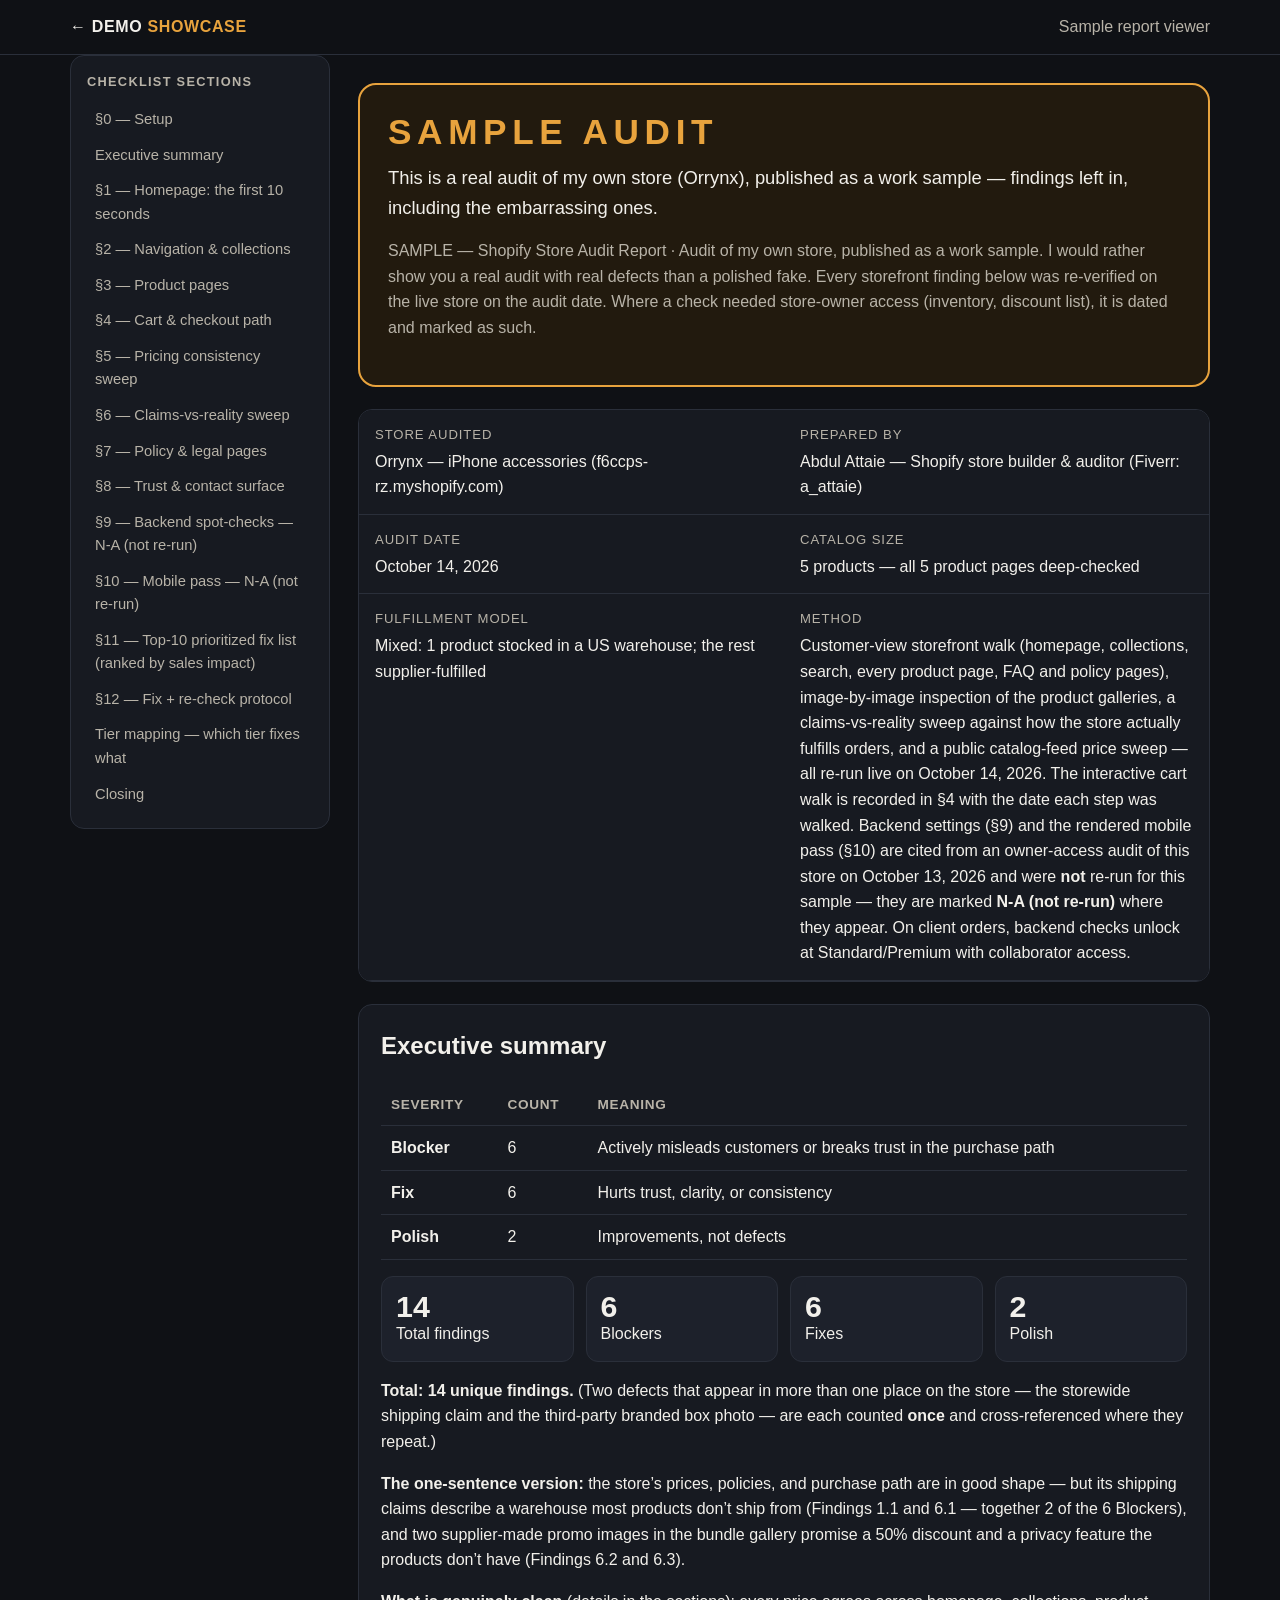
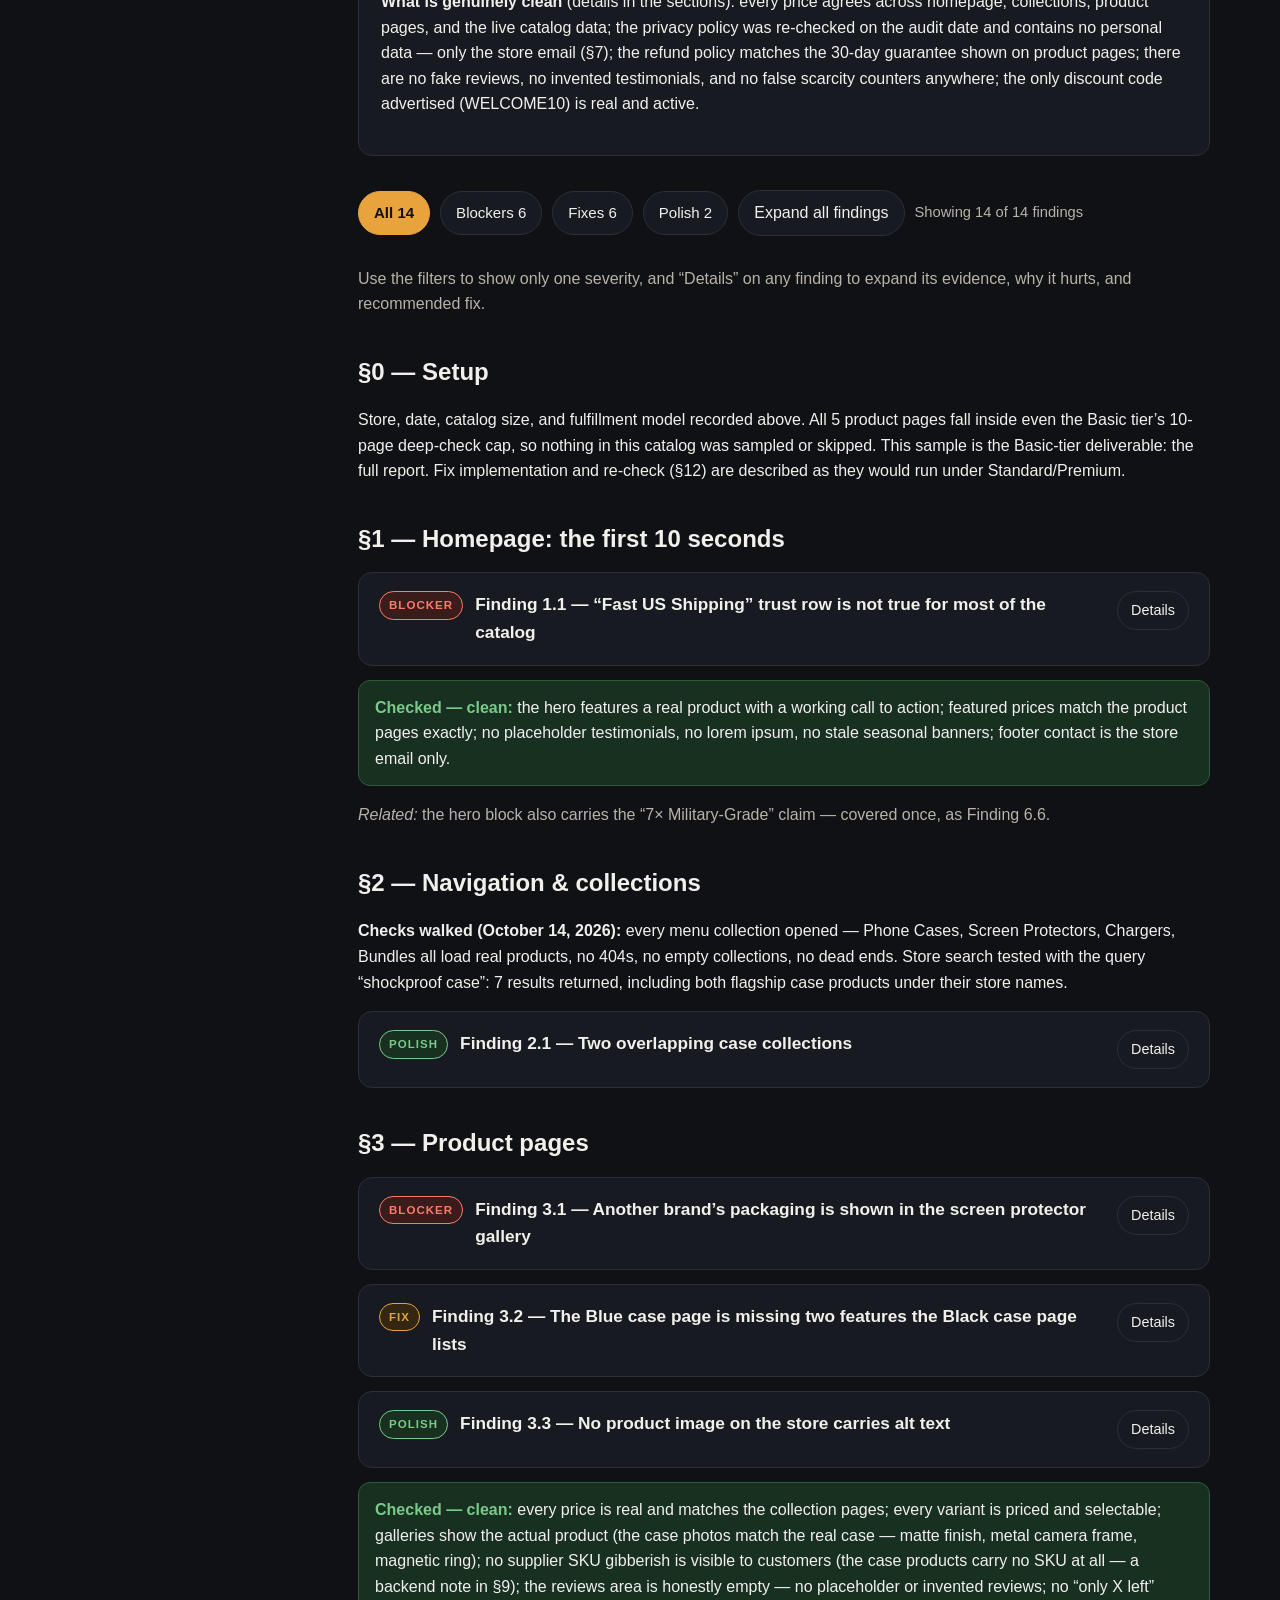
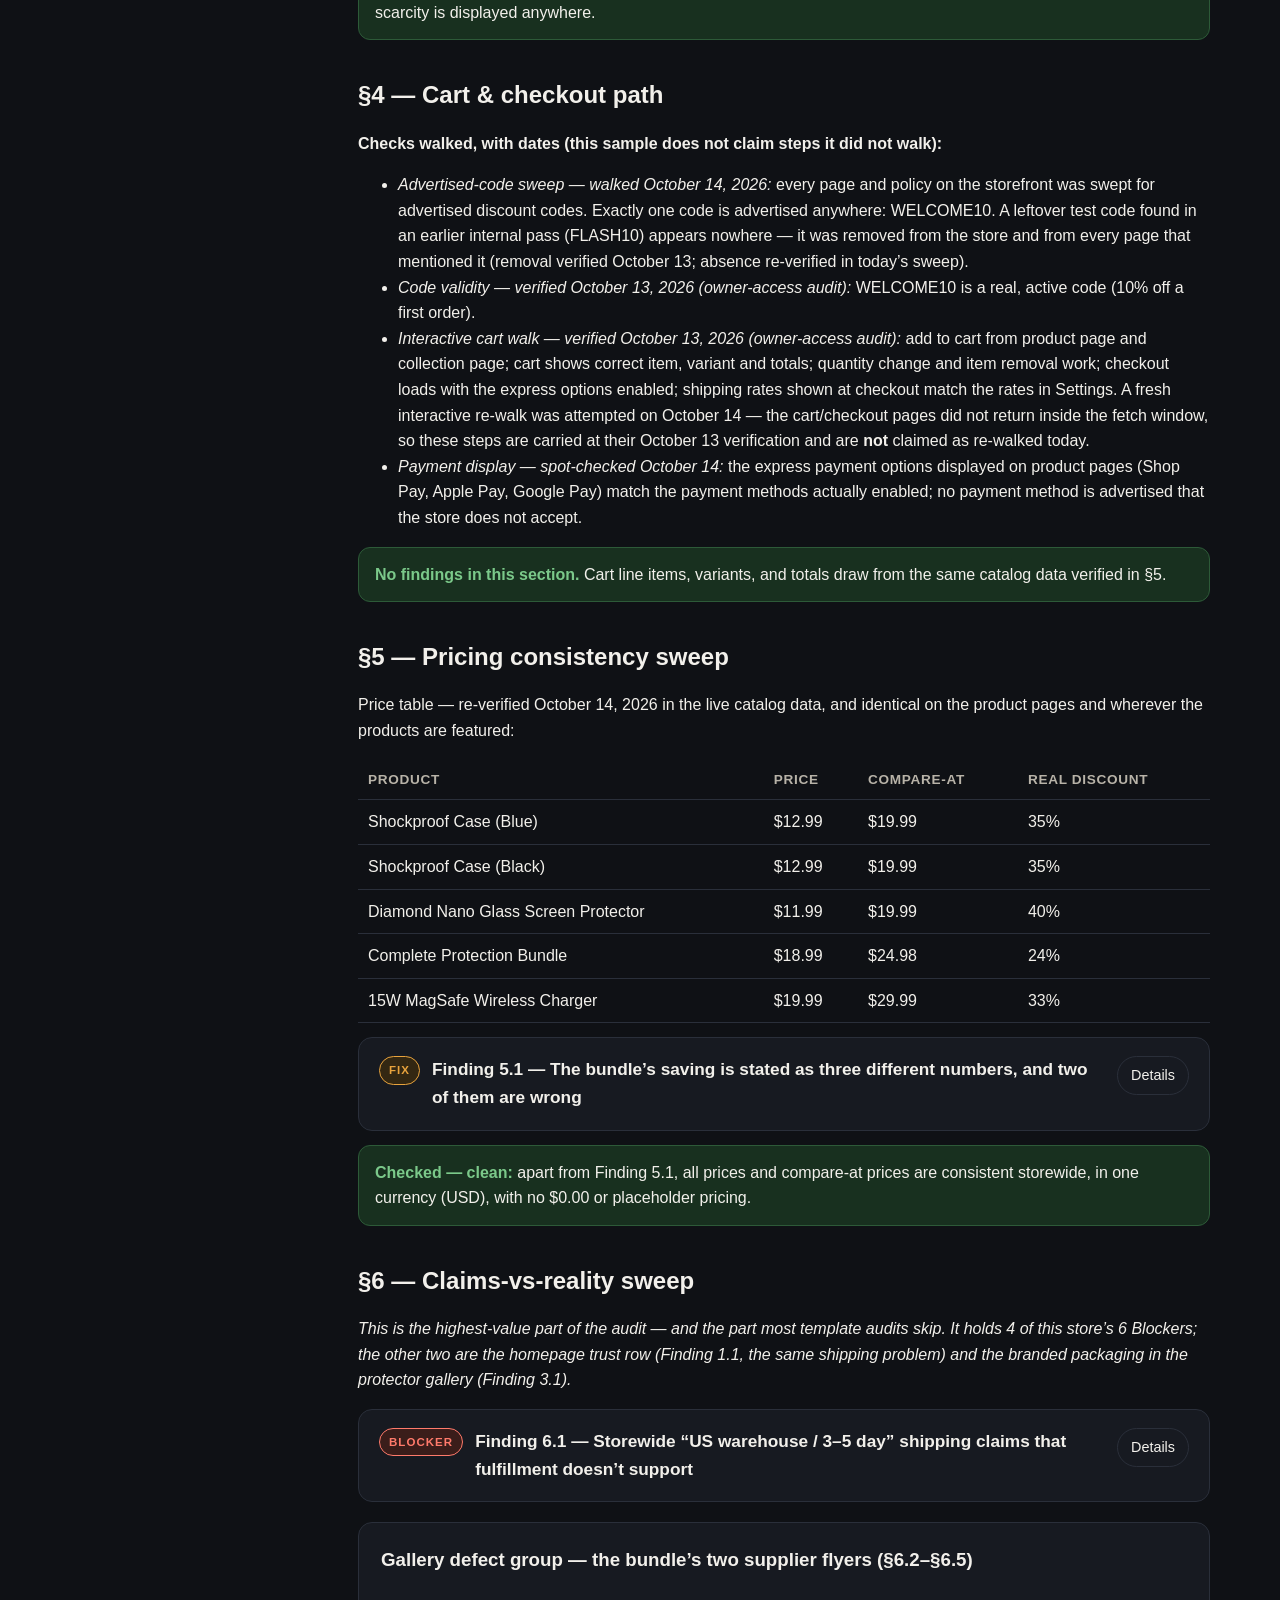
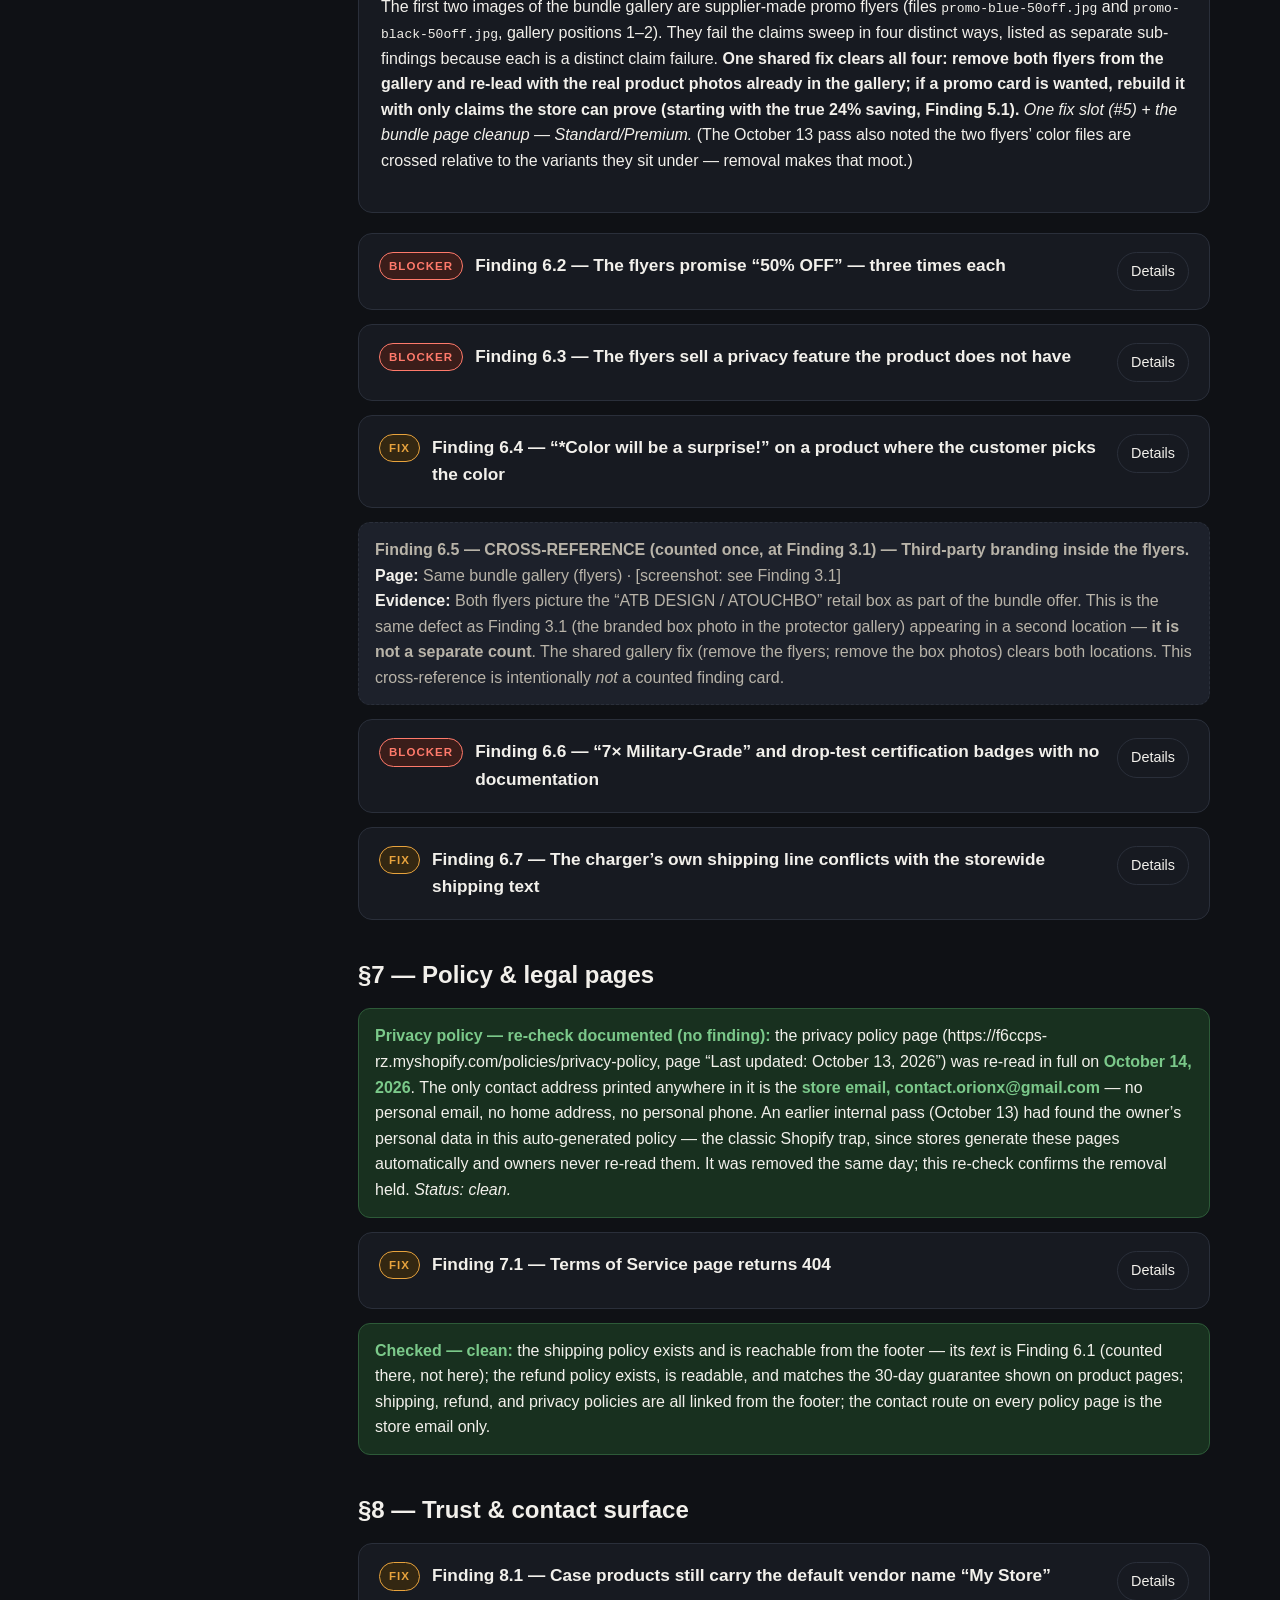
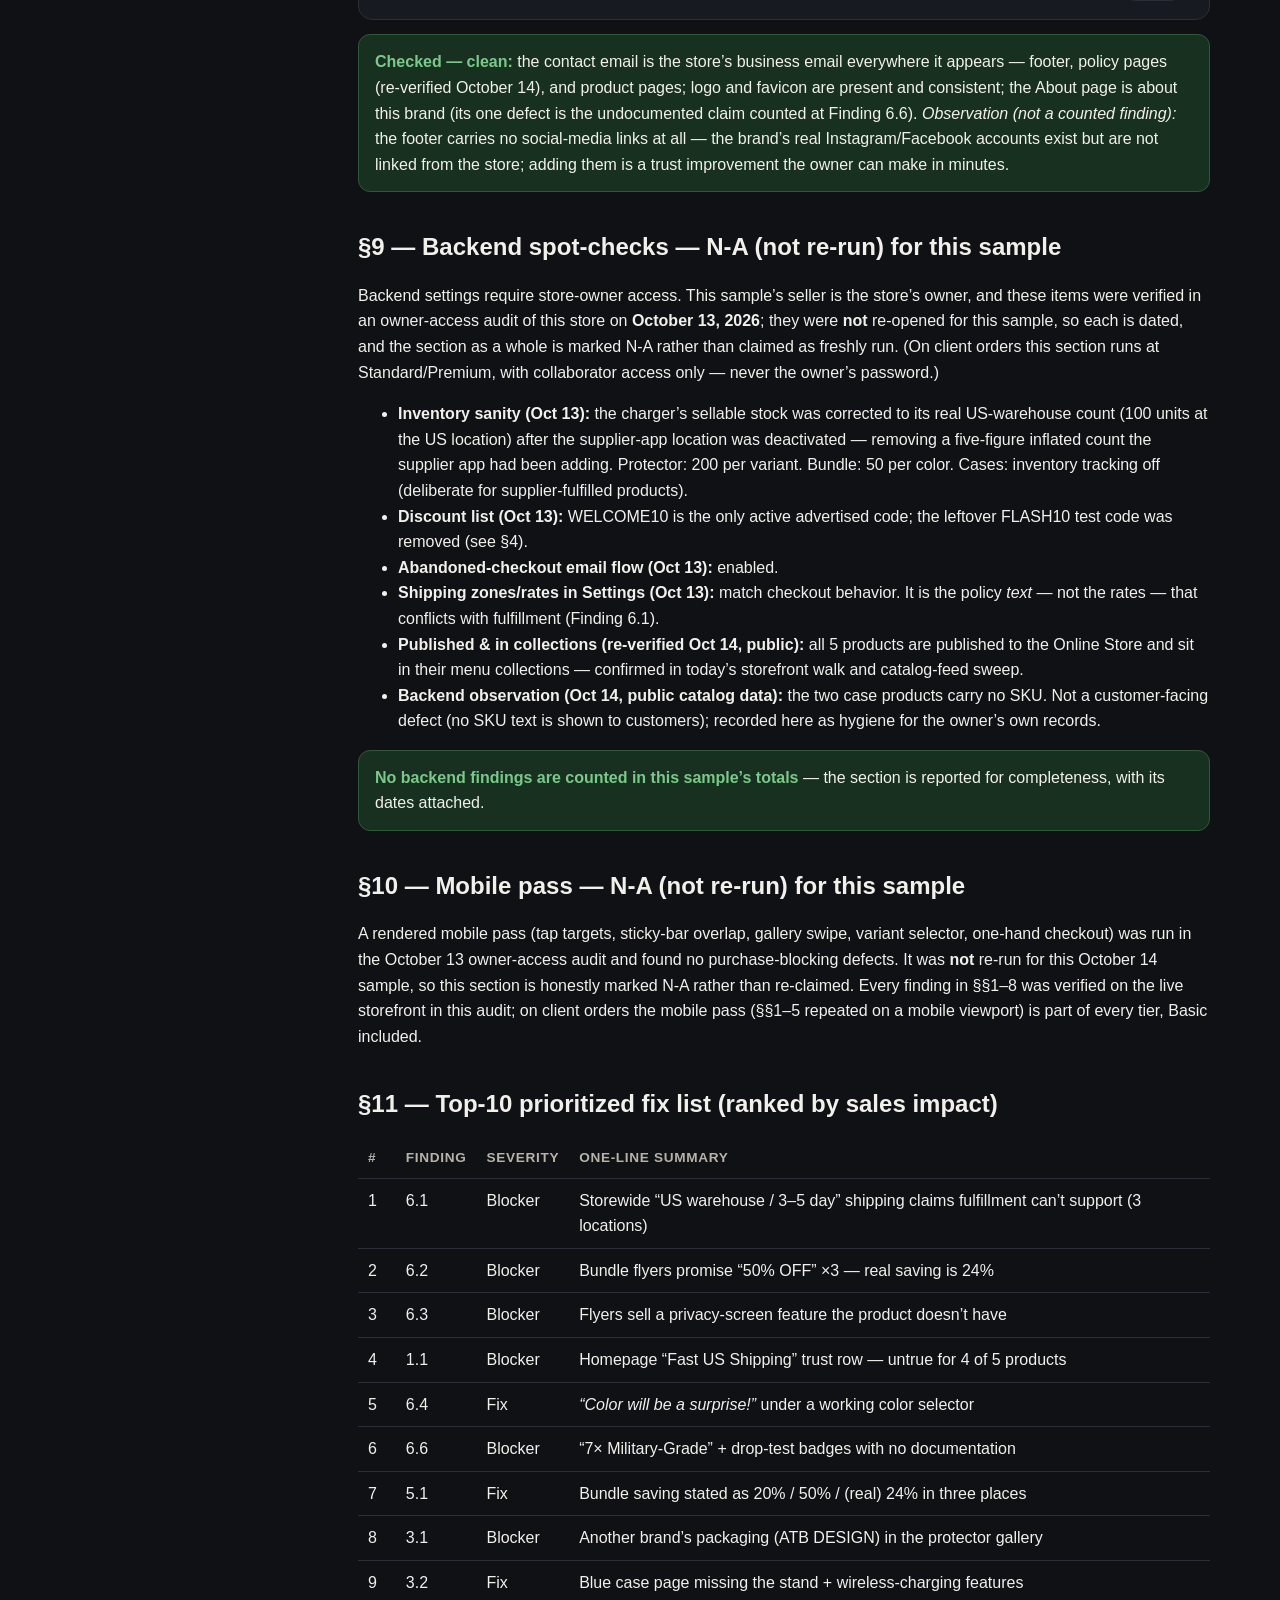
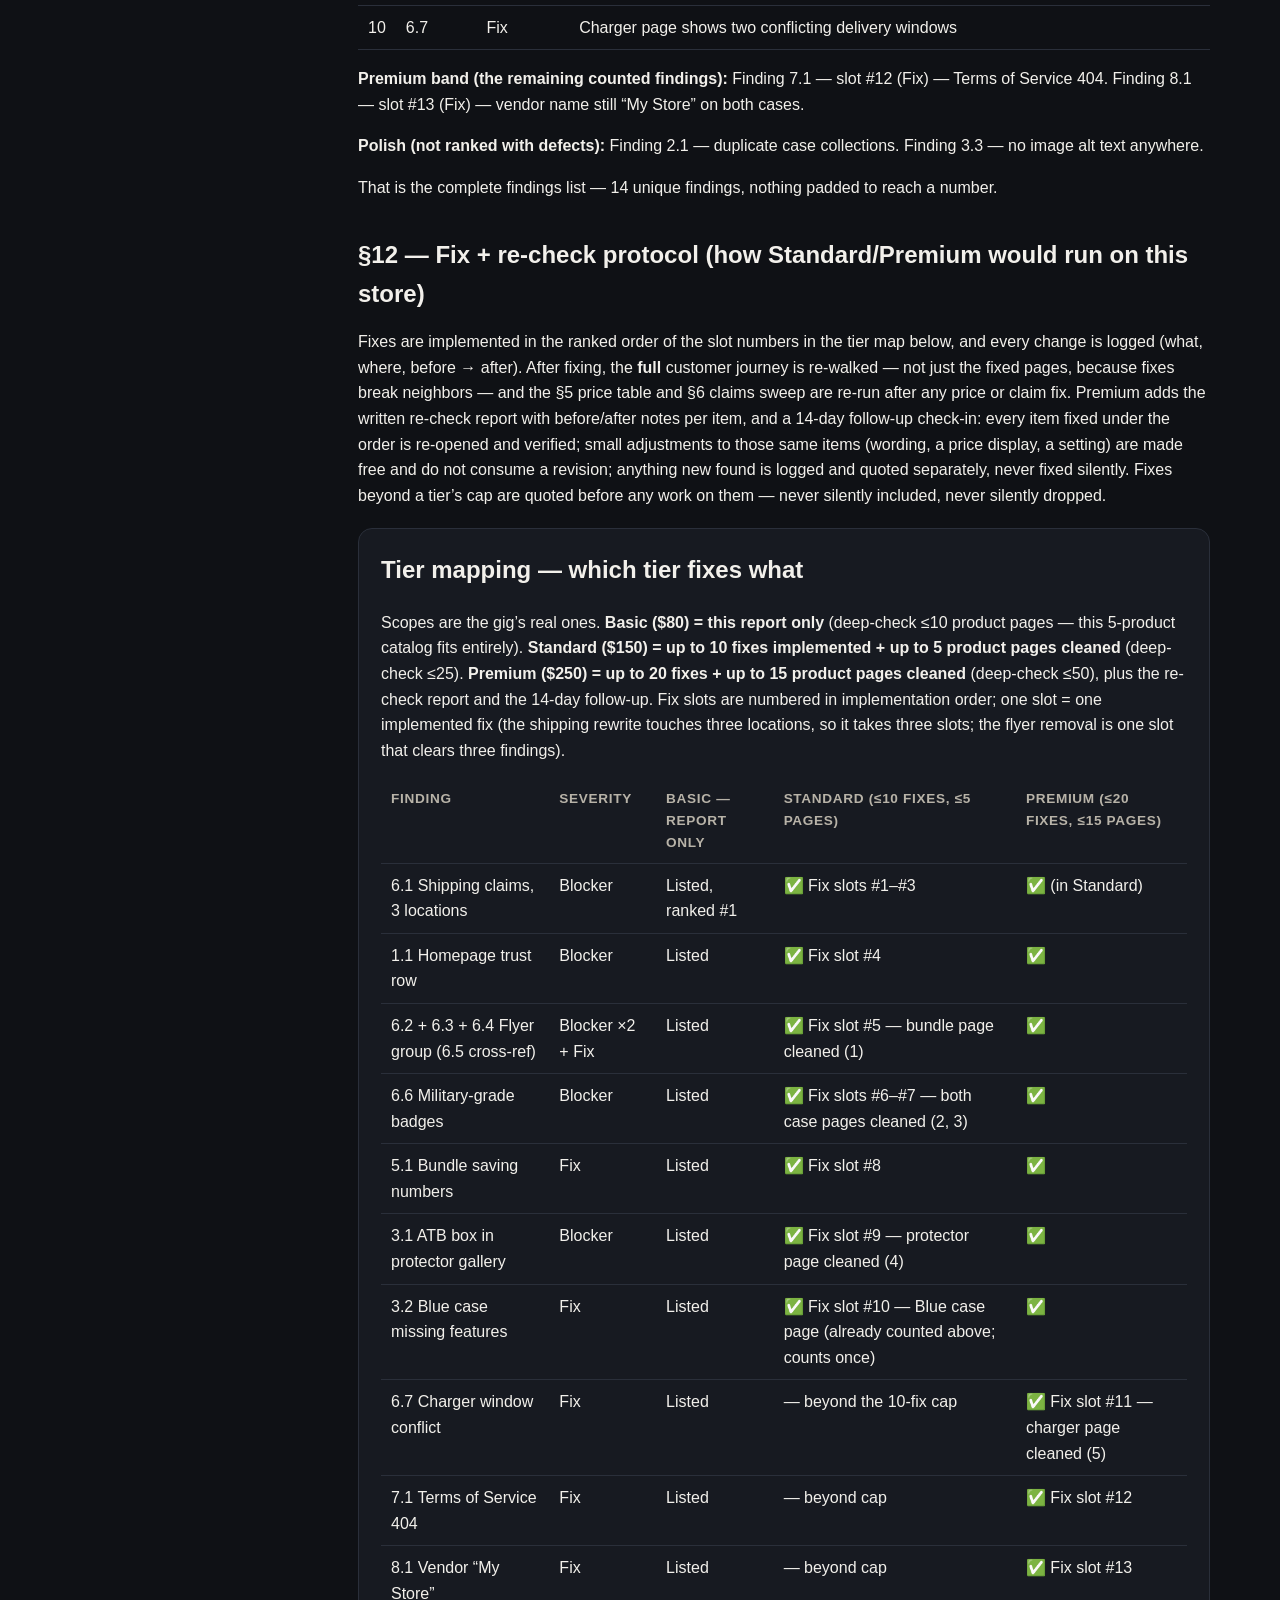
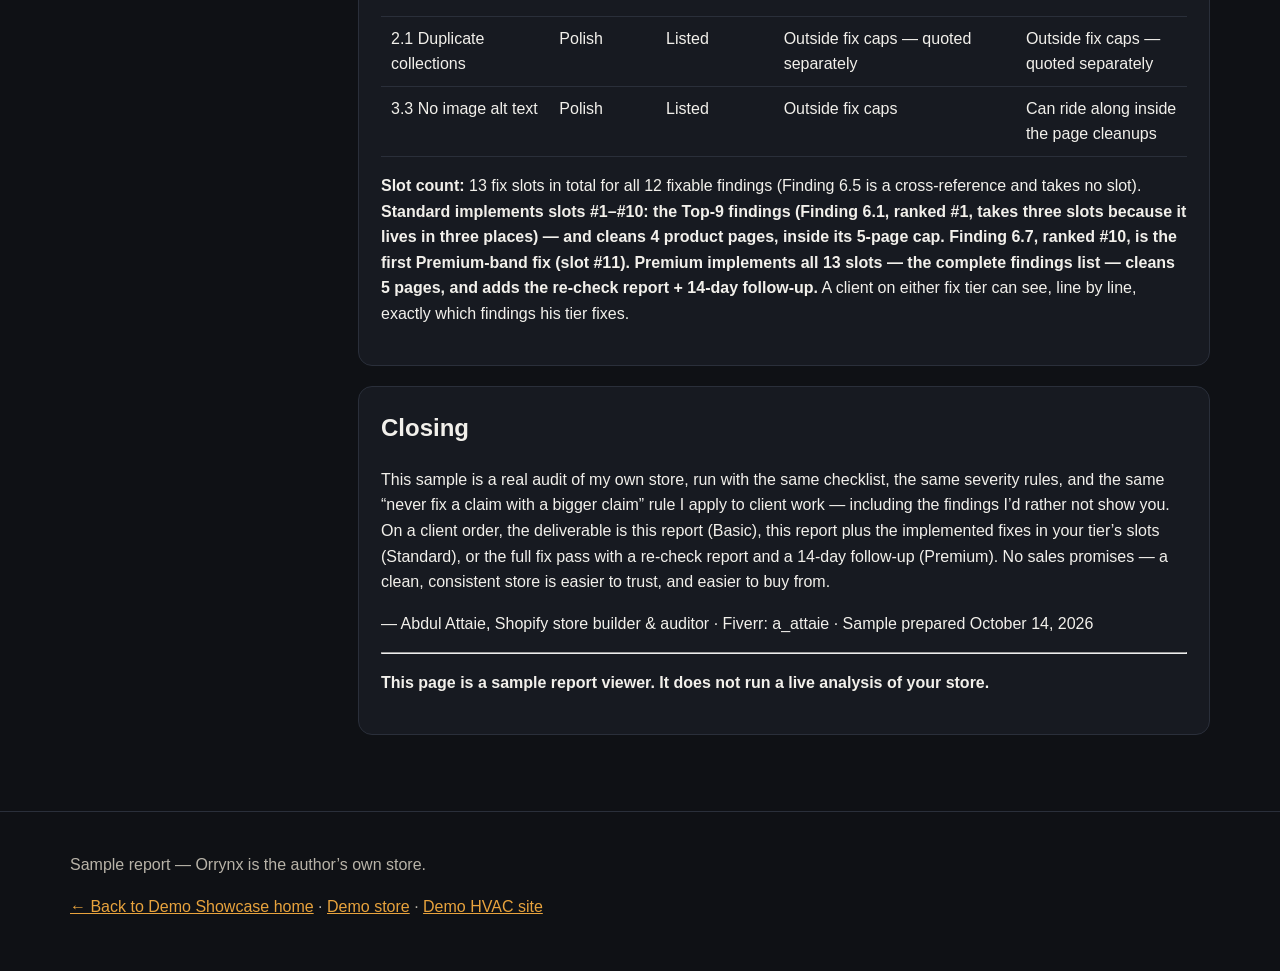
==== audit/index.html @ 8f6e9c77 "Publish demo showcase: audit demo" ====
<!DOCTYPE html>
<html lang="en">
<head>
<meta charset="UTF-8">
<meta name="viewport" content="width=device-width, initial-scale=1.0">
<title>SAMPLE AUDIT — Orrynx Shopify Store Audit (14 findings)</title>
<meta name="description" content="A real sample audit of the author's own store Orrynx: 14 findings — 6 Blockers, 6 Fixes, 2 Polish — with evidence and fixes.">
<link rel="stylesheet" href="style.css">
</head>
<body>
<header class="topbar"><div class="wrap">
<a class="brand" href="../">← DEMO <span>SHOWCASE</span></a>
<span class="muted">Sample report viewer</span>
</div></header>

<div class="layout">
<aside class="side" aria-label="Audit sections">
<h2>Checklist sections</h2>
<nav>
<a href="#s0">§0 — Setup</a>
<a href="#executive-summary">Executive summary</a>
<a href="#s1">§1 — Homepage: the first 10 seconds</a>
<a href="#s2">§2 — Navigation &amp; collections</a>
<a href="#s3">§3 — Product pages</a>
<a href="#s4">§4 — Cart &amp; checkout path</a>
<a href="#s5">§5 — Pricing consistency sweep</a>
<a href="#s6">§6 — Claims-vs-reality sweep</a>
<a href="#s7">§7 — Policy &amp; legal pages</a>
<a href="#s8">§8 — Trust &amp; contact surface</a>
<a href="#s9">§9 — Backend spot-checks — N-A (not re-run)</a>
<a href="#s10">§10 — Mobile pass — N-A (not re-run)</a>
<a href="#s11">§11 — Top-10 prioritized fix list (ranked by sales impact)</a>
<a href="#s12">§12 — Fix + re-check protocol</a>
<a href="#tiers">Tier mapping — which tier fixes what</a>
<a href="#closing">Closing</a>
</nav>
</aside>

<main>
<!-- ===== HEADER BLOCK ===== -->
<section class="sample-banner" id="setup">
<p class="kicker">SAMPLE AUDIT</p>
<p class="big">This is a real audit of my own store (Orrynx), published as a work sample — findings left in, including the embarrassing ones.</p>
<p class="muted">SAMPLE — Shopify Store Audit Report · Audit of my own store, published as a work sample. I would rather show you a real audit with real defects than a polished fake. Every storefront finding below was re-verified on the live store on the audit date. Where a check needed store-owner access (inventory, discount list), it is dated and marked as such.</p>
</section>

<dl class="facts">
<div><dt>Store audited</dt><dd>Orrynx — iPhone accessories (f6ccps-rz.myshopify.com)</dd></div>
<div><dt>Prepared by</dt><dd>Abdul Attaie — Shopify store builder &amp; auditor (Fiverr: a_attaie)</dd></div>
<div><dt>Audit date</dt><dd>October 14, 2026</dd></div>
<div><dt>Catalog size</dt><dd>5 products — all 5 product pages deep-checked</dd></div>
<div><dt>Fulfillment model</dt><dd>Mixed: 1 product stocked in a US warehouse; the rest supplier-fulfilled</dd></div>
<div><dt>Method</dt><dd>Customer-view storefront walk (homepage, collections, search, every product page, FAQ and policy pages), image-by-image inspection of the product galleries, a claims-vs-reality sweep against how the store actually fulfills orders, and a public catalog-feed price sweep — all re-run live on October 14, 2026. The interactive cart walk is recorded in §4 with the date each step was walked. Backend settings (§9) and the rendered mobile pass (§10) are cited from an owner-access audit of this store on October 13, 2026 and were <strong>not</strong> re-run for this sample — they are marked <strong>N-A (not re-run)</strong> where they appear. On client orders, backend checks unlock at Standard/Premium with collaborator access.</dd></div>
</dl>

<!-- ===== EXECUTIVE SUMMARY ===== -->
<section class="panel" id="executive-summary">
<h2>Executive summary</h2>
<table>
<thead><tr><th>Severity</th><th>Count</th><th>Meaning</th></tr></thead>
<tbody>
<tr><td><strong>Blocker</strong></td><td>6</td><td>Actively misleads customers or breaks trust in the purchase path</td></tr>
<tr><td><strong>Fix</strong></td><td>6</td><td>Hurts trust, clarity, or consistency</td></tr>
<tr><td><strong>Polish</strong></td><td>2</td><td>Improvements, not defects</td></tr>
</tbody></table>
<div class="counts" aria-label="Finding counts">
<div class="count"><b>14</b>Total findings</div>
<div class="count"><b>6</b>Blockers</div>
<div class="count"><b>6</b>Fixes</div>
<div class="count"><b>2</b>Polish</div>
</div>
<p><strong>Total: 14 unique findings.</strong> (Two defects that appear in more than one place on the store — the storewide shipping claim and the third-party branded box photo — are each counted <strong>once</strong> and cross-referenced where they repeat.)</p>
<p><strong>The one-sentence version:</strong> the store&rsquo;s prices, policies, and purchase path are in good shape — but its shipping claims describe a warehouse most products don&rsquo;t ship from (Findings 1.1 and 6.1 — together 2 of the 6 Blockers), and two supplier-made promo images in the bundle gallery promise a 50% discount and a privacy feature the products don&rsquo;t have (Findings 6.2 and 6.3).</p>
<p><strong>What is genuinely clean</strong> (details in the sections): every price agrees across homepage, collections, product pages, and the live catalog data; the privacy policy was re-checked on the audit date and contains no personal data — only the store email (§7); the refund policy matches the 30-day guarantee shown on product pages; there are no fake reviews, no invented testimonials, and no false scarcity counters anywhere; the only discount code advertised (WELCOME10) is real and active.</p>
</section>

<!-- ===== FILTERS ===== -->
<div class="filters" role="group" aria-label="Filter findings by severity">
<button class="chip" type="button" data-filter="all" aria-pressed="true">All 14</button>
<button class="chip" type="button" data-filter="blocker" aria-pressed="false">Blockers 6</button>
<button class="chip" type="button" data-filter="fix" aria-pressed="false">Fixes 6</button>
<button class="chip" type="button" data-filter="polish" aria-pressed="false">Polish 2</button>
<button class="expand-all" type="button" id="expand-all">Expand all findings</button>
<span id="filter-status" aria-live="polite">Showing 14 of 14 findings</span>
</div>
<p class="muted">Use the filters to show only one severity, and &ldquo;Details&rdquo; on any finding to expand its evidence, why it hurts, and recommended fix.</p>

<!-- ===== §0 ===== -->
<section class="audit-section" id="s0">
<h2 class="section-title">§0 — Setup</h2>
<p>Store, date, catalog size, and fulfillment model recorded above. All 5 product pages fall inside even the Basic tier&rsquo;s 10-page deep-check cap, so nothing in this catalog was sampled or skipped. This sample is the Basic-tier deliverable: the full report. Fix implementation and re-check (§12) are described as they would run under Standard/Premium.</p>
</section>

<!-- ===== §1 ===== -->
<section class="audit-section" id="s1">
<h2 class="section-title">§1 — Homepage: the first 10 seconds</h2>
<article class="finding" data-severity="blocker" data-finding="1.1">
<div class="finding-head"><span class="badge badge-blocker">BLOCKER</span><h3>Finding 1.1 — &ldquo;Fast US Shipping&rdquo; trust row is not true for most of the catalog</h3><button class="toggle" type="button" data-target="f-1-1" aria-expanded="false" aria-controls="f-1-1">Details</button></div>
<div class="finding-body" id="f-1-1" hidden>
<p><span class="lbl">Page:</span> Homepage — https://f6ccps-rz.myshopify.com/ · [screenshot: homepage trust row, captured Oct 14]</p>
<p><span class="lbl">Evidence:</span> The homepage trust row reads: <em>&ldquo;Fast US Shipping — Ships quickly from within the US, straight to your door.&rdquo;</em></p>
<p><span class="lbl">Why it hurts:</span> Only one product (the wireless charger) is stocked in a US warehouse. The cases, screen protector, and bundle are supplier-fulfilled from overseas. A case buyer reads &ldquo;ships from within the US,&rdquo; expects US delivery speed, and gets a longer wait — the classic setup for a dispute and a one-star review.</p>
<p><span class="lbl">Fix:</span> Replace the storewide row with wording that is true for <strong>every</strong> product — e.g. &ldquo;Tracked shipping on every order — each product page shows its real delivery window&rdquo; — and state per-product delivery reality on the product pages themselves. (Final wording depends on the store&rsquo;s fulfillment model per product; a storewide row may only claim what is true storewide.) <em>Fix slot #4 — Standard/Premium.</em></p>
</div></article>
<div class="clean"><strong>Checked — clean:</strong> the hero features a real product with a working call to action; featured prices match the product pages exactly; no placeholder testimonials, no lorem ipsum, no stale seasonal banners; footer contact is the store email only.</div>
<p class="muted"><em>Related:</em> the hero block also carries the &ldquo;7× Military-Grade&rdquo; claim — covered once, as Finding 6.6.</p>
</section>

<!-- ===== §2 ===== -->
<section class="audit-section" id="s2">
<h2 class="section-title">§2 — Navigation &amp; collections</h2>
<p><strong>Checks walked (October 14, 2026):</strong> every menu collection opened — Phone Cases, Screen Protectors, Chargers, Bundles all load real products, no 404s, no empty collections, no dead ends. Store search tested with the query &ldquo;shockproof case&rdquo;: 7 results returned, including both flagship case products under their store names.</p>
<article class="finding" data-severity="polish" data-finding="2.1">
<div class="finding-head"><span class="badge badge-polish">POLISH</span><h3>Finding 2.1 — Two overlapping case collections</h3><button class="toggle" type="button" data-target="f-2-1" aria-expanded="false" aria-controls="f-2-1">Details</button></div>
<div class="finding-body" id="f-2-1" hidden>
<p><span class="lbl">Page:</span> https://f6ccps-rz.myshopify.com/collections/phone-cases and https://f6ccps-rz.myshopify.com/collections/iphone-17-pro-max-cases · [screenshot: both collection pages, captured Oct 14]</p>
<p><span class="lbl">Evidence:</span> The store publishes both collections for the same two cases.</p>
<p><span class="lbl">Why it matters:</span> Minor. Two near-identical doors to the same products dilute the menu&rsquo;s clarity.</p>
<p><span class="lbl">Fix:</span> Keep the collection the menu actually uses; retire or merge the other. <em>Polish — outside the fix caps; quoted separately or folded into a page cleanup.</em></p>
</div></article>
</section>

<!-- ===== §3 ===== -->
<section class="audit-section" id="s3">
<h2 class="section-title">§3 — Product pages</h2>
<article class="finding" data-severity="blocker" data-finding="3.1">
<div class="finding-head"><span class="badge badge-blocker">BLOCKER</span><h3>Finding 3.1 — Another brand&rsquo;s packaging is shown in the screen protector gallery</h3><button class="toggle" type="button" data-target="f-3-1" aria-expanded="false" aria-controls="f-3-1">Details</button></div>
<div class="finding-body" id="f-3-1" hidden>
<p><span class="lbl">Page:</span> https://f6ccps-rz.myshopify.com/products/orrynx-diamond-nano-glass-screen-protector-for-iphone-17-pro-max-17-pro · [screenshot: protector gallery, box-front image, captured Oct 14]</p>
<p><span class="lbl">Evidence:</span> The protector&rsquo;s gallery includes a retail box printed with <strong>&ldquo;ATB DESIGN&rdquo;</strong> and <strong>&ldquo;ATB ATOUCHBO&rdquo;</strong> branding, complete with that brand&rsquo;s gorilla mascot (box-front shot, gallery image 6). The same branded box photo also appears inside the bundle gallery — that second appearance is cross-referenced at Finding 6.5 and <strong>counted once, here</strong>.</p>
<p><span class="lbl">Why it hurts:</span> A customer shopping an &ldquo;Orrynx&rdquo; product is shown someone else&rsquo;s brand packaging. It reads as a resold listing, invites &ldquo;is this genuine?&rdquo; doubts, and undercuts every trust element on the page.</p>
<p><span class="lbl">Fix:</span> Re-lead the gallery with photos of the actual protector and install tray without third-party branding; remove the branded box photos from both galleries. <em>Fix slot #9 — Standard/Premium (protector page cleaned).</em></p>
</div></article>

<article class="finding" data-severity="fix" data-finding="3.2">
<div class="finding-head"><span class="badge badge-fix">FIX</span><h3>Finding 3.2 — The Blue case page is missing two features the Black case page lists</h3><button class="toggle" type="button" data-target="f-3-2" aria-expanded="false" aria-controls="f-3-2">Details</button></div>
<div class="finding-body" id="f-3-2" hidden>
<p><span class="lbl">Page:</span> https://f6ccps-rz.myshopify.com/products/orrynx-shockproof-case-for-iphone-17-pro-max (Blue) vs. https://f6ccps-rz.myshopify.com/products/orrynx-shockproof-case-for-iphone-17-pro-max-black (Black) · [screenshot: both description spec lists side by side, captured Oct 14]</p>
<p><span class="lbl">Evidence:</span> Side-by-side comparison of the two case pages (same product, two colors), re-verified in the live catalog data on October 14: the Black page includes <em>&ldquo;Multi-function bracket: alloy lens ring unfolds into a 90-degree phone stand&rdquo;</em> and <em>&ldquo;wireless charging without removing the case.&rdquo;</em> The Blue page has neither line — its MagSafe bullet stops at &ldquo;built-in magnetic ring for MagSafe chargers and accessories.&rdquo;</p>
<p><span class="lbl">Why it hurts:</span> The built-in stand is this case&rsquo;s signature feature. Blue buyers are shown a weaker product for the same $12.99, and the store&rsquo;s own social content promotes the stand the page never mentions.</p>
<p><span class="lbl">Fix:</span> Copy the two missing spec lines into the Blue description so both color pages describe the identical product. <em>Fix slot #10 — Standard/Premium (Blue case page cleaned).</em></p>
</div></article>

<article class="finding" data-severity="polish" data-finding="3.3">
<div class="finding-head"><span class="badge badge-polish">POLISH</span><h3>Finding 3.3 — No product image on the store carries alt text</h3><button class="toggle" type="button" data-target="f-3-3" aria-expanded="false" aria-controls="f-3-3">Details</button></div>
<div class="finding-body" id="f-3-3" hidden>
<p><span class="lbl">Page:</span> All 5 product pages — catalog-wide · [screenshot: n/a — verified in the public catalog feed data, Oct 14]</p>
<p><span class="lbl">Evidence:</span> The store&rsquo;s public catalog feed lists every product image with no alt text at all.</p>
<p><span class="lbl">Why it matters:</span> Screen-reader users get no image descriptions, and search engines lose the image context. An accessibility and SEO improvement, not a trust defect.</p>
<p><span class="lbl">Fix:</span> Write one accurate alt line per image. <em>Polish — can ride along inside Premium page cleanups (15-page cap) or be quoted separately.</em></p>
</div></article>
<div class="clean"><strong>Checked — clean:</strong> every price is real and matches the collection pages; every variant is priced and selectable; galleries show the actual product (the case photos match the real case — matte finish, metal camera frame, magnetic ring); no supplier SKU gibberish is visible to customers (the case products carry no SKU at all — a backend note in §9); the reviews area is honestly empty — no placeholder or invented reviews; no &ldquo;only X left&rdquo; scarcity is displayed anywhere.</div>
</section>

<!-- ===== §4 ===== -->
<section class="audit-section" id="s4">
<h2 class="section-title">§4 — Cart &amp; checkout path</h2>
<p><strong>Checks walked, with dates (this sample does not claim steps it did not walk):</strong></p>
<ul>
<li><em>Advertised-code sweep — walked October 14, 2026:</em> every page and policy on the storefront was swept for advertised discount codes. Exactly one code is advertised anywhere: WELCOME10. A leftover test code found in an earlier internal pass (FLASH10) appears nowhere — it was removed from the store and from every page that mentioned it (removal verified October 13; absence re-verified in today&rsquo;s sweep).</li>
<li><em>Code validity — verified October 13, 2026 (owner-access audit):</em> WELCOME10 is a real, active code (10% off a first order).</li>
<li><em>Interactive cart walk — verified October 13, 2026 (owner-access audit):</em> add to cart from product page and collection page; cart shows correct item, variant and totals; quantity change and item removal work; checkout loads with the express options enabled; shipping rates shown at checkout match the rates in Settings. A fresh interactive re-walk was attempted on October 14 — the cart/checkout pages did not return inside the fetch window, so these steps are carried at their October 13 verification and are <strong>not</strong> claimed as re-walked today.</li>
<li><em>Payment display — spot-checked October 14:</em> the express payment options displayed on product pages (Shop Pay, Apple Pay, Google Pay) match the payment methods actually enabled; no payment method is advertised that the store does not accept.</li>
</ul>
<div class="clean"><strong>No findings in this section.</strong> Cart line items, variants, and totals draw from the same catalog data verified in §5.</div>
</section>

<!-- ===== §5 ===== -->
<section class="audit-section" id="s5">
<h2 class="section-title">§5 — Pricing consistency sweep</h2>
<p>Price table — re-verified October 14, 2026 in the live catalog data, and identical on the product pages and wherever the products are featured:</p>
<table>
<thead><tr><th>Product</th><th>Price</th><th>Compare-at</th><th>Real discount</th></tr></thead>
<tbody>
<tr><td>Shockproof Case (Blue)</td><td>$12.99</td><td>$19.99</td><td>35%</td></tr>
<tr><td>Shockproof Case (Black)</td><td>$12.99</td><td>$19.99</td><td>35%</td></tr>
<tr><td>Diamond Nano Glass Screen Protector</td><td>$11.99</td><td>$19.99</td><td>40%</td></tr>
<tr><td>Complete Protection Bundle</td><td>$18.99</td><td>$24.98</td><td>24%</td></tr>
<tr><td>15W MagSafe Wireless Charger</td><td>$19.99</td><td>$29.99</td><td>33%</td></tr>
</tbody></table>
<article class="finding" data-severity="fix" data-finding="5.1">
<div class="finding-head"><span class="badge badge-fix">FIX</span><h3>Finding 5.1 — The bundle&rsquo;s saving is stated as three different numbers, and two of them are wrong</h3><button class="toggle" type="button" data-target="f-5-1" aria-expanded="false" aria-controls="f-5-1">Details</button></div>
<div class="finding-body" id="f-5-1" hidden>
<p><span class="lbl">Page:</span> https://f6ccps-rz.myshopify.com/products/orrynx-complete-protection-bundle-for-iphone-17-pro-max (plus the cross-sell lines on both case pages and the protector page) · [screenshot: bundle description &ldquo;20% less&rdquo; line and protector cross-sell line, captured Oct 14]</p>
<p><span class="lbl">Evidence:</span> The bundle costs $18.99 against $24.98 bought separately — a real saving of <strong>24%</strong>. But the bundle description opens with <em>&ldquo;at 20% less than buying separately,&rdquo;</em> both case pages and the protector page repeat <em>&ldquo;save 20% with the Complete Protection Bundle,&rdquo;</em> and the bundle&rsquo;s own gallery flyers (Finding 6.2) shout <strong>&ldquo;50% OFF.&rdquo;</strong></p>
<p><span class="lbl">Why it hurts:</span> Three different savings claims for one product means at least two are false at any moment. A customer who does the $6 math finds 24% and trusts none of the numbers.</p>
<p><span class="lbl">Fix:</span> State one number everywhere — the true one: &ldquo;Save 24% vs buying separately&rdquo; — in the description, the cross-sell lines, and any replacement gallery art. <em>Fix slot #8 — Standard/Premium.</em></p>
</div></article>
<div class="clean"><strong>Checked — clean:</strong> apart from Finding 5.1, all prices and compare-at prices are consistent storewide, in one currency (USD), with no $0.00 or placeholder pricing.</div>
</section>

<!-- ===== §6 ===== -->
<section class="audit-section" id="s6">
<h2 class="section-title">§6 — Claims-vs-reality sweep</h2>
<p><em>This is the highest-value part of the audit — and the part most template audits skip. It holds 4 of this store&rsquo;s 6 Blockers; the other two are the homepage trust row (Finding 1.1, the same shipping problem) and the branded packaging in the protector gallery (Finding 3.1).</em></p>

<article class="finding" data-severity="blocker" data-finding="6.1">
<div class="finding-head"><span class="badge badge-blocker">BLOCKER</span><h3>Finding 6.1 — Storewide &ldquo;US warehouse / 3–5 day&rdquo; shipping claims that fulfillment doesn&rsquo;t support</h3><button class="toggle" type="button" data-target="f-6-1" aria-expanded="false" aria-controls="f-6-1">Details</button></div>
<div class="finding-body" id="f-6-1" hidden>
<p><span class="lbl">Page:</span> Shipping policy — https://f6ccps-rz.myshopify.com/policies/shipping-policy · FAQ page (footer link) · the shipping block printed on every product page · [screenshot: shipping policy text, captured Oct 14]</p>
<p><span class="lbl">Evidence (three locations, same claim):</span></p>
<ul>
<li>Shipping policy: <em>&ldquo;Orders are shipped from our US warehouse within 1–2 business days… delivery typically takes 3–5 business days.&rdquo;</em></li>
<li>FAQ page, &ldquo;How long does delivery take?&rdquo;: the same US-warehouse, 3–5-business-day wording.</li>
<li>The shipping block printed on <strong>every product page</strong>: <em>&ldquo;Orders ship from our US warehouse within 1–2 business days. Delivery typically takes 3–5 business days after shipping.&rdquo;</em></li>
</ul>
<p><span class="lbl">Reality:</span> only the charger is stocked in a US warehouse. Cases, protector, and bundle are supplier-fulfilled from overseas on longer windows — so for 4 of 5 products, both the origin claim and the 3–5-day promise are wrong. (This is the same defect class as the homepage trust row, Finding 1.1 — counted there for the homepage, here for the policy/FAQ/product-page text; each location needs its own rewrite.)</p>
<p><span class="lbl">Why it hurts:</span> This is the single most expensive text on the store. It sets a delivery expectation the store cannot meet for most orders — the top driver of &ldquo;where is my order&rdquo; tickets, chargebacks, and bad reviews — and it is exactly the kind of claim ad platforms and payment processors treat as deceptive.</p>
<p><span class="lbl">Fix:</span> Rewrite all three locations with the true model: processing time, per-product origin, and honest delivery windows (fast US delivery stated only on the charger). One corrected shipping text, reused in the policy, the FAQ, and the product-page block. <em>Fix slots #1–#3 (one per location) — Standard/Premium — ranked fix #1.</em></p>
</div></article>

<div class="panel">
<h3>Gallery defect group — the bundle&rsquo;s two supplier flyers (§6.2–§6.5)</h3>
<p>The first two images of the bundle gallery are supplier-made promo flyers (files <code>promo-blue-50off.jpg</code> and <code>promo-black-50off.jpg</code>, gallery positions 1–2). They fail the claims sweep in four distinct ways, listed as separate sub-findings because each is a distinct claim failure. <strong>One shared fix clears all four: remove both flyers from the gallery and re-lead with the real product photos already in the gallery; if a promo card is wanted, rebuild it with only claims the store can prove (starting with the true 24% saving, Finding 5.1).</strong> <em>One fix slot (#5) + the bundle page cleanup — Standard/Premium.</em> (The October 13 pass also noted the two flyers&rsquo; color files are crossed relative to the variants they sit under — removal makes that moot.)</p>
</div>

<article class="finding" data-severity="blocker" data-finding="6.2">
<div class="finding-head"><span class="badge badge-blocker">BLOCKER</span><h3>Finding 6.2 — The flyers promise &ldquo;50% OFF&rdquo; — three times each</h3><button class="toggle" type="button" data-target="f-6-2" aria-expanded="false" aria-controls="f-6-2">Details</button></div>
<div class="finding-body" id="f-6-2" hidden>
<p><span class="lbl">Page:</span> https://f6ccps-rz.myshopify.com/products/orrynx-complete-protection-bundle-for-iphone-17-pro-max (gallery images 1–2) · [screenshot: both flyers at full size, captured Oct 14]</p>
<p><span class="lbl">Evidence:</span> Each flyer prints &ldquo;50% OFF&rdquo; three times (<em>&ldquo;SPECIAL OFFER 50% OFF FOR YOU!&rdquo;</em>, <em>&ldquo;BUY NOW AND GET 50% OFF THE CASE&rdquo;</em>, <em>&ldquo;50% OFF iPhone 17 Pro Max Case&rdquo;</em>). The bundle&rsquo;s real saving is 24% (§5).</p>
<p><span class="lbl">Why it hurts:</span> A fabricated discount on the product&rsquo;s own page is a pricing claim the store cannot defend — to customers, to Shopify, or to a regulator.</p>
<p><span class="lbl">Fix:</span> Shared gallery fix above — remove both flyers and re-lead with the real product photos; any rebuilt promo card may only claim claims the store can prove, starting with the true 24% saving.</p>
</div></article>

<article class="finding" data-severity="blocker" data-finding="6.3">
<div class="finding-head"><span class="badge badge-blocker">BLOCKER</span><h3>Finding 6.3 — The flyers sell a privacy feature the product does not have</h3><button class="toggle" type="button" data-target="f-6-3" aria-expanded="false" aria-controls="f-6-3">Details</button></div>
<div class="finding-body" id="f-6-3" hidden>
<p><span class="lbl">Page:</span> Same bundle gallery (flyers) · [screenshot: flyer badge area, captured Oct 14]</p>
<p><span class="lbl">Evidence:</span> Both flyers carry the badges <em>&ldquo;ANTI-SPYING — Keeps your screen hidden from side views&rdquo;</em> and <em>&ldquo;PRIVACY PROTECTION — Only you can see the screen.&rdquo;</em></p>
<p><span class="lbl">Reality:</span> the bundled protector is a standard clear nano glass. It has no privacy filter; anyone beside the user can read the screen.</p>
<p><span class="lbl">Why it hurts:</span> A feature claim for a feature that doesn&rsquo;t exist is the clearest form of false advertising — and a guaranteed return reason (&ldquo;this is not a privacy screen&rdquo;). No replacement copy may claim privacy filtering.</p>
<p><span class="lbl">Fix:</span> Shared gallery fix above — remove both flyers. No replacement copy may claim privacy filtering.</p>
</div></article>

<article class="finding" data-severity="fix" data-finding="6.4">
<div class="finding-head"><span class="badge badge-fix">FIX</span><h3>Finding 6.4 — &ldquo;*Color will be a surprise!&rdquo; on a product where the customer picks the color</h3><button class="toggle" type="button" data-target="f-6-4" aria-expanded="false" aria-controls="f-6-4">Details</button></div>
<div class="finding-body" id="f-6-4" hidden>
<p><span class="lbl">Page:</span> Same bundle gallery (black-case flyer) · [screenshot: flyer fine print, captured Oct 14]</p>
<p><span class="lbl">Evidence:</span> The flyer prints <em>&ldquo;*Color will be a surprise!&rdquo;</em> — on the bundle page, directly under a Blue/Black variant selector.</p>
<p><span class="lbl">Why it hurts:</span> It tells the buyer their explicit choice may be ignored. Few lines on a product page do more damage per word: it contradicts the purchase itself.</p>
<p><span class="lbl">Fix:</span> Shared gallery fix above — removed with the flyers.</p>
</div></article>

<div class="crossref"><strong>Finding 6.5 — CROSS-REFERENCE (counted once, at Finding 3.1) — Third-party branding inside the flyers.</strong><br>
<span class="lbl">Page:</span> Same bundle gallery (flyers) · [screenshot: see Finding 3.1]<br>
<span class="lbl">Evidence:</span> Both flyers picture the &ldquo;ATB DESIGN / ATOUCHBO&rdquo; retail box as part of the bundle offer. This is the same defect as Finding 3.1 (the branded box photo in the protector gallery) appearing in a second location — <strong>it is not a separate count</strong>. The shared gallery fix (remove the flyers; remove the box photos) clears both locations. This cross-reference is intentionally <em>not</em> a counted finding card.</div>

<article class="finding" data-severity="blocker" data-finding="6.6">
<div class="finding-head"><span class="badge badge-blocker">BLOCKER</span><h3>Finding 6.6 — &ldquo;7× Military-Grade&rdquo; and drop-test certification badges with no documentation</h3><button class="toggle" type="button" data-target="f-6-6" aria-expanded="false" aria-controls="f-6-6">Details</button></div>
<div class="finding-body" id="f-6-6" hidden>
<p><span class="lbl">Page:</span> Homepage hero + About page — https://f6ccps-rz.myshopify.com/ · both case product pages (gallery badge image) · [screenshot: hero claim + case gallery badge image, captured Oct 14]</p>
<p><span class="lbl">Evidence:</span> The homepage hero block and the About page claim <em>&ldquo;7× Military-Grade Drop Protection&rdquo;</em>; both case galleries carry a badge image repeating <em>&ldquo;7x Military Grade Protection&rdquo;</em> (gallery file <code>orrynx-black-military.jpg</code> / <code>orrynx-blue-military.jpg</code>), alongside supplier badges presenting drop-test / military-standard certification marks.</p>
<p><span class="lbl">Reality:</span> the store holds no test report, certification, or supplier documentation for a 7× figure, a military standard, or a drop-test rating. The cases are genuinely reinforced (raised edges, shock-absorbing corners — visible, provable features), but no documented rating exists behind the badges.</p>
<p><span class="lbl">Why it hurts:</span> Performance ratings are claims a store must be able to prove on demand — to a customer, a platform, or a regulator. An undocumented &ldquo;military-grade&rdquo; multiplier is exactly the kind of claim that gets listings flagged and stores distrusted.</p>
<p><span class="lbl">Fix:</span> Remove the &ldquo;7×&rdquo; figure and the certification-style badges everywhere; describe only the provable construction (raised 1.5 mm edges, reinforced corners, camera-frame protection). If the supplier ever provides real test documentation, the claim can return — with the document on file. <em>Fix slots #6 (homepage + About text) and #7 (case gallery badge images, both case pages cleaned) — Standard/Premium. A claim is never &ldquo;fixed&rdquo; by writing a bigger one.</em></p>
</div></article>

<article class="finding" data-severity="fix" data-finding="6.7">
<div class="finding-head"><span class="badge badge-fix">FIX</span><h3>Finding 6.7 — The charger&rsquo;s own shipping line conflicts with the storewide shipping text</h3><button class="toggle" type="button" data-target="f-6-7" aria-expanded="false" aria-controls="f-6-7">Details</button></div>
<div class="finding-body" id="f-6-7" hidden>
<p><span class="lbl">Page:</span> https://f6ccps-rz.myshopify.com/products/orrynx-15w-magsafe-wireless-charger · [screenshot: charger description shipping line, captured Oct 14]</p>
<p><span class="lbl">Evidence:</span> The charger description states <em>&ldquo;Ships from our US warehouse — delivery in 3 to 8 days,&rdquo;</em> while the storewide shipping block printed on the same page (Finding 6.1) promises dispatch in 1–2 business days and delivery in 3–5.</p>
<p><span class="lbl">Evidence note (why this is a Fix, not a Blocker):</span> the charger <strong>is</strong> US-stocked, so its per-product US-warehouse claim is <strong>true for this product</strong> — verified against the store&rsquo;s fulfillment setup. The defect is the internal contradiction: one page, two different delivery windows.</p>
<p><span class="lbl">Fix:</span> When Finding 6.1 is rewritten, align the charger page to the single corrected shipping text, keeping its (true) US-stock statement and one consistent window. <em>Fix slot #11 — Premium band (charger page cleaned).</em></p>
</div></article>
</section>

<!-- ===== §7 ===== -->
<section class="audit-section" id="s7">
<h2 class="section-title">§7 — Policy &amp; legal pages</h2>
<div class="clean"><strong>Privacy policy — re-check documented (no finding):</strong> the privacy policy page (https://f6ccps-rz.myshopify.com/policies/privacy-policy, page &ldquo;Last updated: October 13, 2026&rdquo;) was re-read in full on <strong>October 14, 2026</strong>. The only contact address printed anywhere in it is the <strong>store email, contact.orionx@gmail.com</strong> — no personal email, no home address, no personal phone. An earlier internal pass (October 13) had found the owner&rsquo;s personal data in this auto-generated policy — the classic Shopify trap, since stores generate these pages automatically and owners never re-read them. It was removed the same day; this re-check confirms the removal held. <em>Status: clean.</em></div>
<article class="finding" data-severity="fix" data-finding="7.1">
<div class="finding-head"><span class="badge badge-fix">FIX</span><h3>Finding 7.1 — Terms of Service page returns 404</h3><button class="toggle" type="button" data-target="f-7-1" aria-expanded="false" aria-controls="f-7-1">Details</button></div>
<div class="finding-body" id="f-7-1" hidden>
<p><span class="lbl">Page:</span> https://f6ccps-rz.myshopify.com/policies/terms-of-service · [screenshot: 404 response, captured Oct 14]</p>
<p><span class="lbl">Evidence:</span> The Terms of Service URL returns an HTTP 404 — the page was never published. (Re-verified live on October 14, 2026.)</p>
<p><span class="lbl">Why it hurts:</span> A missing terms page is a small but real trust and compliance gap: it is the document that governs the sale, and its absence is visible to anyone who looks for it — including payment and platform reviewers.</p>
<p><span class="lbl">Fix:</span> Publish a Terms of Service page matching the store&rsquo;s actual policies (payment, shipping per the corrected Finding 6.1 text, returns per the refund policy). <em>Fix slot #12 — Premium band.</em></p>
</div></article>
<div class="clean"><strong>Checked — clean:</strong> the shipping policy exists and is reachable from the footer — its <em>text</em> is Finding 6.1 (counted there, not here); the refund policy exists, is readable, and matches the 30-day guarantee shown on product pages; shipping, refund, and privacy policies are all linked from the footer; the contact route on every policy page is the store email only.</div>
</section>

<!-- ===== §8 ===== -->
<section class="audit-section" id="s8">
<h2 class="section-title">§8 — Trust &amp; contact surface</h2>
<article class="finding" data-severity="fix" data-finding="8.1">
<div class="finding-head"><span class="badge badge-fix">FIX</span><h3>Finding 8.1 — Case products still carry the default vendor name &ldquo;My Store&rdquo;</h3><button class="toggle" type="button" data-target="f-8-1" aria-expanded="false" aria-controls="f-8-1">Details</button></div>
<div class="finding-body" id="f-8-1" hidden>
<p><span class="lbl">Page:</span> Both case products — https://f6ccps-rz.myshopify.com/products/orrynx-shockproof-case-for-iphone-17-pro-max and https://f6ccps-rz.myshopify.com/products/orrynx-shockproof-case-for-iphone-17-pro-max-black · [screenshot: catalog data vendor field, captured Oct 14]</p>
<p><span class="lbl">Evidence:</span> In the store&rsquo;s live catalog data, both case products still carry the vendor value <strong>&ldquo;My Store&rdquo;</strong> — Shopify&rsquo;s default — while the other three products correctly carry &ldquo;Orrynx.&rdquo; The store&rsquo;s admin display name was likewise still the default at the October 13 owner-access audit.</p>
<p><span class="lbl">Why it hurts:</span> &ldquo;My Store&rdquo; is the fingerprint of an unfinished store. Wherever the vendor/brand field surfaces (catalog feeds, search results, sales channels), it tells customers and platforms the store was never fully set up.</p>
<p><span class="lbl">Fix:</span> Set the vendor to &ldquo;Orrynx&rdquo; on both case products and confirm the store display name in Settings. <em>Fix slot #13 — Premium band.</em></p>
</div></article>
<div class="clean"><strong>Checked — clean:</strong> the contact email is the store&rsquo;s business email everywhere it appears — footer, policy pages (re-verified October 14), and product pages; logo and favicon are present and consistent; the About page is about this brand (its one defect is the undocumented claim counted at Finding 6.6). <em>Observation (not a counted finding):</em> the footer carries no social-media links at all — the brand&rsquo;s real Instagram/Facebook accounts exist but are not linked from the store; adding them is a trust improvement the owner can make in minutes.</div>
</section>

<!-- ===== §9 ===== -->
<section class="audit-section" id="s9">
<h2 class="section-title">§9 — Backend spot-checks — N-A (not re-run) for this sample</h2>
<p>Backend settings require store-owner access. This sample&rsquo;s seller is the store&rsquo;s owner, and these items were verified in an owner-access audit of this store on <strong>October 13, 2026</strong>; they were <strong>not</strong> re-opened for this sample, so each is dated, and the section as a whole is marked N-A rather than claimed as freshly run. (On client orders this section runs at Standard/Premium, with collaborator access only — never the owner&rsquo;s password.)</p>
<ul>
<li><strong>Inventory sanity (Oct 13):</strong> the charger&rsquo;s sellable stock was corrected to its real US-warehouse count (100 units at the US location) after the supplier-app location was deactivated — removing a five-figure inflated count the supplier app had been adding. Protector: 200 per variant. Bundle: 50 per color. Cases: inventory tracking off (deliberate for supplier-fulfilled products).</li>
<li><strong>Discount list (Oct 13):</strong> WELCOME10 is the only active advertised code; the leftover FLASH10 test code was removed (see §4).</li>
<li><strong>Abandoned-checkout email flow (Oct 13):</strong> enabled.</li>
<li><strong>Shipping zones/rates in Settings (Oct 13):</strong> match checkout behavior. It is the policy <em>text</em> — not the rates — that conflicts with fulfillment (Finding 6.1).</li>
<li><strong>Published &amp; in collections (re-verified Oct 14, public):</strong> all 5 products are published to the Online Store and sit in their menu collections — confirmed in today&rsquo;s storefront walk and catalog-feed sweep.</li>
<li><strong>Backend observation (Oct 14, public catalog data):</strong> the two case products carry no SKU. Not a customer-facing defect (no SKU text is shown to customers); recorded here as hygiene for the owner&rsquo;s own records.</li>
</ul>
<div class="clean"><strong>No backend findings are counted in this sample&rsquo;s totals</strong> — the section is reported for completeness, with its dates attached.</div>
</section>

<!-- ===== §10 ===== -->
<section class="audit-section" id="s10">
<h2 class="section-title">§10 — Mobile pass — N-A (not re-run) for this sample</h2>
<p>A rendered mobile pass (tap targets, sticky-bar overlap, gallery swipe, variant selector, one-hand checkout) was run in the October 13 owner-access audit and found no purchase-blocking defects. It was <strong>not</strong> re-run for this October 14 sample, so this section is honestly marked N-A rather than re-claimed. Every finding in §§1–8 was verified on the live storefront in this audit; on client orders the mobile pass (§§1–5 repeated on a mobile viewport) is part of every tier, Basic included.</p>
</section>

<!-- ===== §11 ===== -->
<section class="audit-section" id="s11">
<h2 class="section-title">§11 — Top-10 prioritized fix list (ranked by sales impact)</h2>
<table>
<thead><tr><th>#</th><th>Finding</th><th>Severity</th><th>One-line summary</th></tr></thead>
<tbody>
<tr><td>1</td><td>6.1</td><td>Blocker</td><td>Storewide &ldquo;US warehouse / 3–5 day&rdquo; shipping claims fulfillment can&rsquo;t support (3 locations)</td></tr>
<tr><td>2</td><td>6.2</td><td>Blocker</td><td>Bundle flyers promise &ldquo;50% OFF&rdquo; ×3 — real saving is 24%</td></tr>
<tr><td>3</td><td>6.3</td><td>Blocker</td><td>Flyers sell a privacy-screen feature the product doesn&rsquo;t have</td></tr>
<tr><td>4</td><td>1.1</td><td>Blocker</td><td>Homepage &ldquo;Fast US Shipping&rdquo; trust row — untrue for 4 of 5 products</td></tr>
<tr><td>5</td><td>6.4</td><td>Fix</td><td><em>&ldquo;Color will be a surprise!&rdquo;</em> under a working color selector</td></tr>
<tr><td>6</td><td>6.6</td><td>Blocker</td><td>&ldquo;7× Military-Grade&rdquo; + drop-test badges with no documentation</td></tr>
<tr><td>7</td><td>5.1</td><td>Fix</td><td>Bundle saving stated as 20% / 50% / (real) 24% in three places</td></tr>
<tr><td>8</td><td>3.1</td><td>Blocker</td><td>Another brand&rsquo;s packaging (ATB DESIGN) in the protector gallery</td></tr>
<tr><td>9</td><td>3.2</td><td>Fix</td><td>Blue case page missing the stand + wireless-charging features</td></tr>
<tr><td>10</td><td>6.7</td><td>Fix</td><td>Charger page shows two conflicting delivery windows</td></tr>
</tbody></table>
<p><strong>Premium band (the remaining counted findings):</strong> Finding 7.1 — slot #12 (Fix) — Terms of Service 404. Finding 8.1 — slot #13 (Fix) — vendor name still &ldquo;My Store&rdquo; on both cases.</p>
<p><strong>Polish (not ranked with defects):</strong> Finding 2.1 — duplicate case collections. Finding 3.3 — no image alt text anywhere.</p>
<p>That is the complete findings list — 14 unique findings, nothing padded to reach a number.</p>
</section>

<!-- ===== §12 ===== -->
<section class="audit-section" id="s12">
<h2 class="section-title">§12 — Fix + re-check protocol (how Standard/Premium would run on this store)</h2>
<p>Fixes are implemented in the ranked order of the slot numbers in the tier map below, and every change is logged (what, where, before → after). After fixing, the <strong>full</strong> customer journey is re-walked — not just the fixed pages, because fixes break neighbors — and the §5 price table and §6 claims sweep are re-run after any price or claim fix. Premium adds the written re-check report with before/after notes per item, and a 14-day follow-up check-in: every item fixed under the order is re-opened and verified; small adjustments to those same items (wording, a price display, a setting) are made free and do not consume a revision; anything new found is logged and quoted separately, never fixed silently. Fixes beyond a tier&rsquo;s cap are quoted before any work on them — never silently included, never silently dropped.</p>
</section>

<!-- ===== TIERS ===== -->
<section class="panel" id="tiers">
<h2>Tier mapping — which tier fixes what</h2>
<p>Scopes are the gig&rsquo;s real ones. <strong>Basic ($80) = this report only</strong> (deep-check ≤10 product pages — this 5-product catalog fits entirely). <strong>Standard ($150) = up to 10 fixes implemented + up to 5 product pages cleaned</strong> (deep-check ≤25). <strong>Premium ($250) = up to 20 fixes + up to 15 product pages cleaned</strong> (deep-check ≤50), plus the re-check report and the 14-day follow-up. Fix slots are numbered in implementation order; one slot = one implemented fix (the shipping rewrite touches three locations, so it takes three slots; the flyer removal is one slot that clears three findings).</p>
<table>
<thead><tr><th>Finding</th><th>Severity</th><th>Basic — report only</th><th>Standard (≤10 fixes, ≤5 pages)</th><th>Premium (≤20 fixes, ≤15 pages)</th></tr></thead>
<tbody>
<tr><td>6.1 Shipping claims, 3 locations</td><td>Blocker</td><td>Listed, ranked #1</td><td>✅ Fix slots #1–#3</td><td>✅ (in Standard)</td></tr>
<tr><td>1.1 Homepage trust row</td><td>Blocker</td><td>Listed</td><td>✅ Fix slot #4</td><td>✅</td></tr>
<tr><td>6.2 + 6.3 + 6.4 Flyer group (6.5 cross-ref)</td><td>Blocker ×2 + Fix</td><td>Listed</td><td>✅ Fix slot #5 — bundle page cleaned (1)</td><td>✅</td></tr>
<tr><td>6.6 Military-grade badges</td><td>Blocker</td><td>Listed</td><td>✅ Fix slots #6–#7 — both case pages cleaned (2, 3)</td><td>✅</td></tr>
<tr><td>5.1 Bundle saving numbers</td><td>Fix</td><td>Listed</td><td>✅ Fix slot #8</td><td>✅</td></tr>
<tr><td>3.1 ATB box in protector gallery</td><td>Blocker</td><td>Listed</td><td>✅ Fix slot #9 — protector page cleaned (4)</td><td>✅</td></tr>
<tr><td>3.2 Blue case missing features</td><td>Fix</td><td>Listed</td><td>✅ Fix slot #10 — Blue case page (already counted above; counts once)</td><td>✅</td></tr>
<tr><td>6.7 Charger window conflict</td><td>Fix</td><td>Listed</td><td>— beyond the 10-fix cap</td><td>✅ Fix slot #11 — charger page cleaned (5)</td></tr>
<tr><td>7.1 Terms of Service 404</td><td>Fix</td><td>Listed</td><td>— beyond cap</td><td>✅ Fix slot #12</td></tr>
<tr><td>8.1 Vendor &ldquo;My Store&rdquo;</td><td>Fix</td><td>Listed</td><td>— beyond cap</td><td>✅ Fix slot #13</td></tr>
<tr><td>2.1 Duplicate collections</td><td>Polish</td><td>Listed</td><td>Outside fix caps — quoted separately</td><td>Outside fix caps — quoted separately</td></tr>
<tr><td>3.3 No image alt text</td><td>Polish</td><td>Listed</td><td>Outside fix caps</td><td>Can ride along inside the page cleanups</td></tr>
</tbody></table>
<p><strong>Slot count:</strong> 13 fix slots in total for all 12 fixable findings (Finding 6.5 is a cross-reference and takes no slot). <strong>Standard implements slots #1–#10: the Top-9 findings (Finding 6.1, ranked #1, takes three slots because it lives in three places) — and cleans 4 product pages, inside its 5-page cap. Finding 6.7, ranked #10, is the first Premium-band fix (slot #11). Premium implements all 13 slots — the complete findings list — cleans 5 pages, and adds the re-check report + 14-day follow-up.</strong> A client on either fix tier can see, line by line, exactly which findings his tier fixes.</p>
</section>

<!-- ===== CLOSING ===== -->
<section class="panel" id="closing">
<h2>Closing</h2>
<p>This sample is a real audit of my own store, run with the same checklist, the same severity rules, and the same &ldquo;never fix a claim with a bigger claim&rdquo; rule I apply to client work — including the findings I&rsquo;d rather not show you. On a client order, the deliverable is this report (Basic), this report plus the implemented fixes in your tier&rsquo;s slots (Standard), or the full fix pass with a re-check report and a 14-day follow-up (Premium). No sales promises — a clean, consistent store is easier to trust, and easier to buy from.</p>
<p>— Abdul Attaie, Shopify store builder &amp; auditor · Fiverr: a_attaie · Sample prepared October 14, 2026</p>
<hr>
<p><strong>This page is a sample report viewer. It does not run a live analysis of your store.</strong></p>
</section>

</main>
</div>

<footer><div class="wrap">
<p>Sample report — Orrynx is the author&rsquo;s own store.</p>
<p><a href="../">← Back to Demo Showcase home</a> · <a href="../store/">Demo store</a> · <a href="../hvac/">Demo HVAC site</a></p>
</div></footer>
<script src="app.js"></script>
</body>
</html>
---- audit/style.css ----
:root{--bg:#0f1115;--panel:#171a21;--panel2:#1d212b;--text:#f2f0eb;--muted:#b8b3a8;--amber:#e8a33d;--line:#2a2f3a;--red:#ff7a6b;--red-bg:#3a1d1a;--fix:#e8a33d;--fix-bg:#332712;--green:#7bc98a;--green-bg:#18301f;--radius:14px}
*{box-sizing:border-box}html{scroll-behavior:smooth}
body{margin:0;background:var(--bg);color:var(--text);font-family:-apple-system,BlinkMacSystemFont,"Segoe UI",Roboto,Helvetica,Arial,sans-serif;line-height:1.6}
a{color:var(--amber)}a:focus-visible,button:focus-visible{outline:2px solid var(--amber);outline-offset:3px}
.topbar{border-bottom:1px solid var(--line);padding:14px 0}.topbar .wrap{display:flex;justify-content:space-between;gap:14px;flex-wrap:wrap;align-items:center}
.wrap{max-width:1180px;margin:0 auto;padding:0 20px}
.brand{color:var(--text);text-decoration:none;font-weight:800;letter-spacing:.04em}.brand span{color:var(--amber)}
.layout{display:grid;grid-template-columns:260px 1fr;gap:28px;max-width:1180px;margin:0 auto;padding:0 20px 56px;align-items:start}
.side{position:sticky;top:16px;background:var(--panel);border:1px solid var(--line);border-radius:var(--radius);padding:16px;max-height:calc(100vh - 32px);overflow:auto}
.side h2{font-size:.8rem;letter-spacing:.1em;text-transform:uppercase;margin:0 0 10px;color:var(--muted)}
.side a{display:block;color:var(--muted);text-decoration:none;padding:6px 8px;border-radius:8px;font-size:.92rem}.side a:hover,.side a.active{color:var(--text);background:var(--panel2)}
main{min-width:0}
.sample-banner{border:2px solid var(--amber);background:#221a0e;border-radius:18px;padding:28px;margin:28px 0 20px}
.sample-banner .kicker{color:var(--amber);font-weight:900;letter-spacing:.16em;font-size:clamp(1.4rem,4vw,2.2rem);margin:0;line-height:1.1}
.sample-banner p.big{font-size:1.15rem;margin:12px 0 0;max-width:820px}
.facts{display:grid;grid-template-columns:repeat(2,1fr);gap:0;margin:22px 0;border:1px solid var(--line);border-radius:var(--radius);overflow:hidden}
.facts div{background:var(--panel);padding:14px 16px;border-bottom:1px solid var(--line)}.facts dt{color:var(--muted);font-size:.82rem;text-transform:uppercase;letter-spacing:.07em}.facts dd{margin:4px 0 0}
.panel{background:var(--panel);border:1px solid var(--line);border-radius:var(--radius);padding:22px;margin:20px 0}
.panel h2{margin-top:0}h2.section-title{font-size:1.5rem;margin:36px 0 6px}h3{margin-top:0}
.muted{color:var(--muted)}table{width:100%;border-collapse:collapse;margin:14px 0}th,td{text-align:left;padding:9px 10px;border-bottom:1px solid var(--line);vertical-align:top}th{color:var(--muted);font-size:.85rem;text-transform:uppercase;letter-spacing:.05em}
.counts{display:grid;grid-template-columns:repeat(4,1fr);gap:12px;margin:16px 0}.count{background:var(--panel2);border:1px solid var(--line);border-radius:12px;padding:14px}.count b{font-size:1.9rem;display:block;line-height:1}
.filters{position:sticky;top:0;z-index:5;background:var(--bg);padding:14px 0;display:flex;gap:10px;flex-wrap:wrap;align-items:center}
.chip{border:1px solid var(--line);background:var(--panel);color:var(--text);border-radius:999px;padding:9px 15px;cursor:pointer;font:inherit;font-size:.94rem}.chip[aria-pressed="true"]{background:var(--amber);color:#14100a;border-color:var(--amber);font-weight:800}
.chip:hover{border-color:var(--amber)}#filter-status{color:var(--muted);font-size:.92rem}
.finding{background:var(--panel);border:1px solid var(--line);border-radius:var(--radius);padding:18px 20px;margin:14px 0}
.finding[hidden]{display:none}
.finding-head{display:flex;gap:12px;align-items:flex-start;flex-wrap:wrap}
.finding h3{margin:0;font-size:1.08rem;flex:1;min-width:220px}
.badge{font-size:.72rem;font-weight:900;letter-spacing:.09em;padding:4px 9px;border-radius:999px;white-space:nowrap}
.badge-blocker{color:var(--red);background:var(--red-bg);border:1px solid var(--red)}
.badge-fix{color:var(--fix);background:var(--fix-bg);border:1px solid var(--fix)}
.badge-polish{color:var(--green);background:var(--green-bg);border:1px solid var(--green)}
.toggle{background:transparent;border:1px solid var(--line);color:var(--text);border-radius:999px;padding:7px 13px;cursor:pointer;font:inherit;font-size:.9rem}.toggle:hover{border-color:var(--amber)}
.finding-body{margin-top:12px;border-top:1px solid var(--line);padding-top:6px}
.finding-body p{margin:9px 0}.lbl{font-weight:800;color:var(--text)}
.clean{background:var(--green-bg);border:1px solid #2d5a38;border-radius:12px;padding:14px 16px;margin:14px 0}.clean strong{color:var(--green)}
.crossref{background:var(--panel2);border:1px dashed var(--line);border-radius:12px;padding:14px 16px;margin:14px 0;color:var(--muted)}
footer{border-top:1px solid var(--line);padding:24px 0 36px;color:var(--muted)}
.expand-all{background:var(--panel);border:1px solid var(--line);color:var(--text);border-radius:999px;padding:9px 15px;cursor:pointer;font:inherit}
@media(max-width:860px){.layout{grid-template-columns:1fr}.side{position:sticky;top:0;z-index:6;max-height:none}.side nav{display:flex;overflow-x:auto;gap:4px}.side a{white-space:nowrap}.counts{grid-template-columns:repeat(2,1fr)}.facts{grid-template-columns:1fr}}
@media(max-width:375px){.wrap,.layout{padding-left:14px;padding-right:14px}.counts{grid-template-columns:1fr 1fr}.finding{padding:14px}}
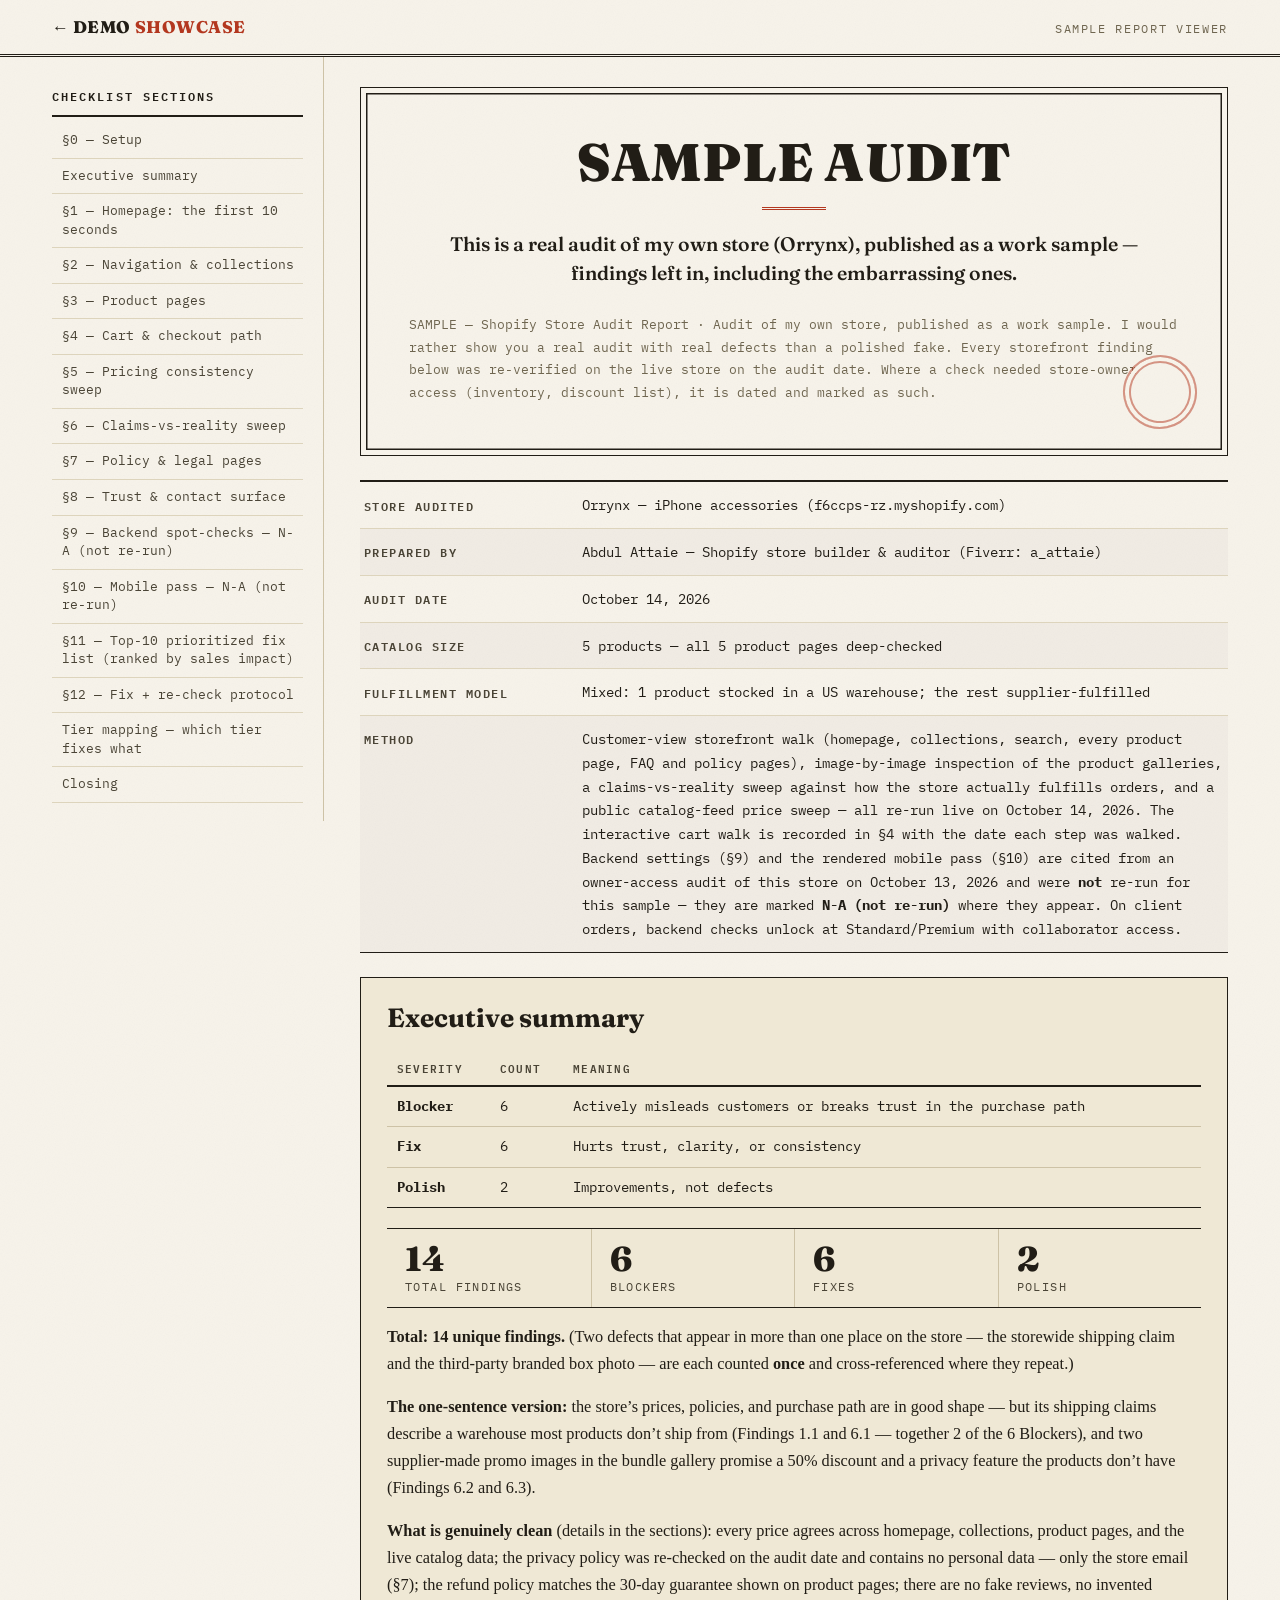
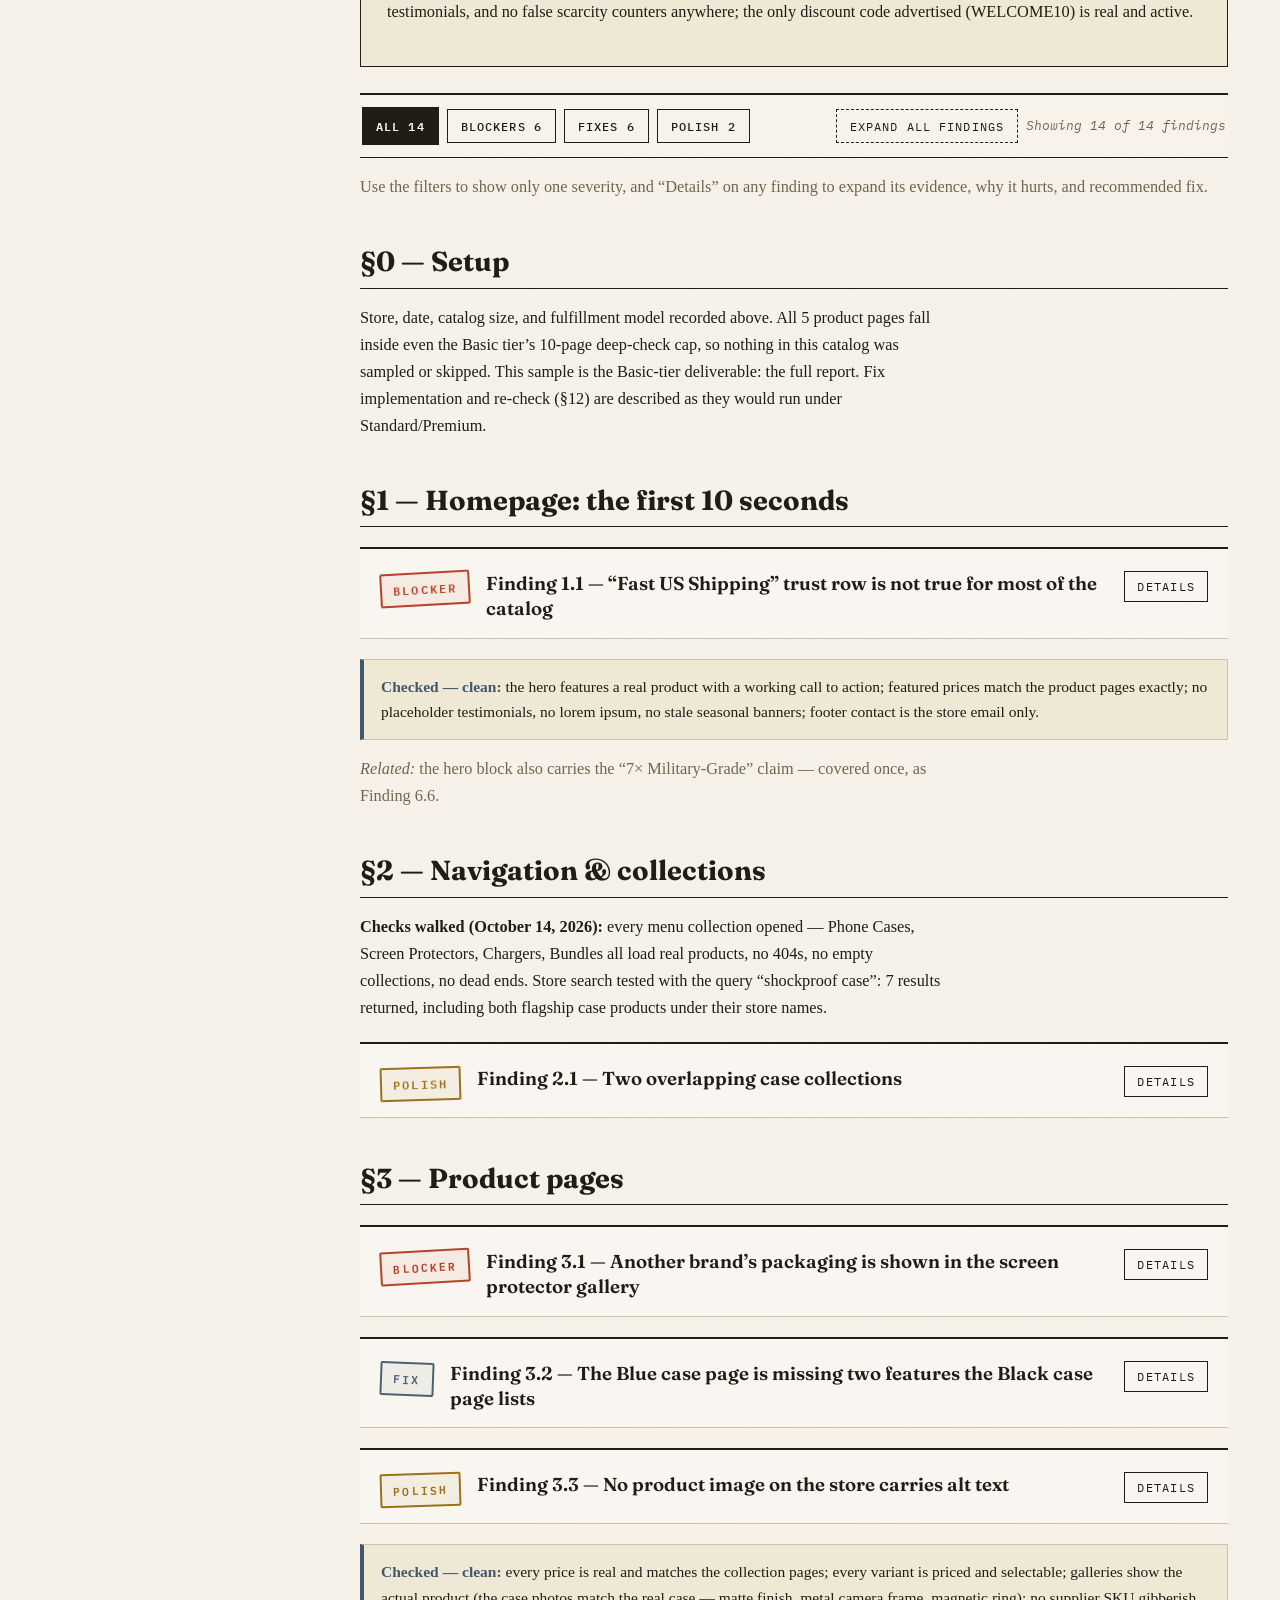
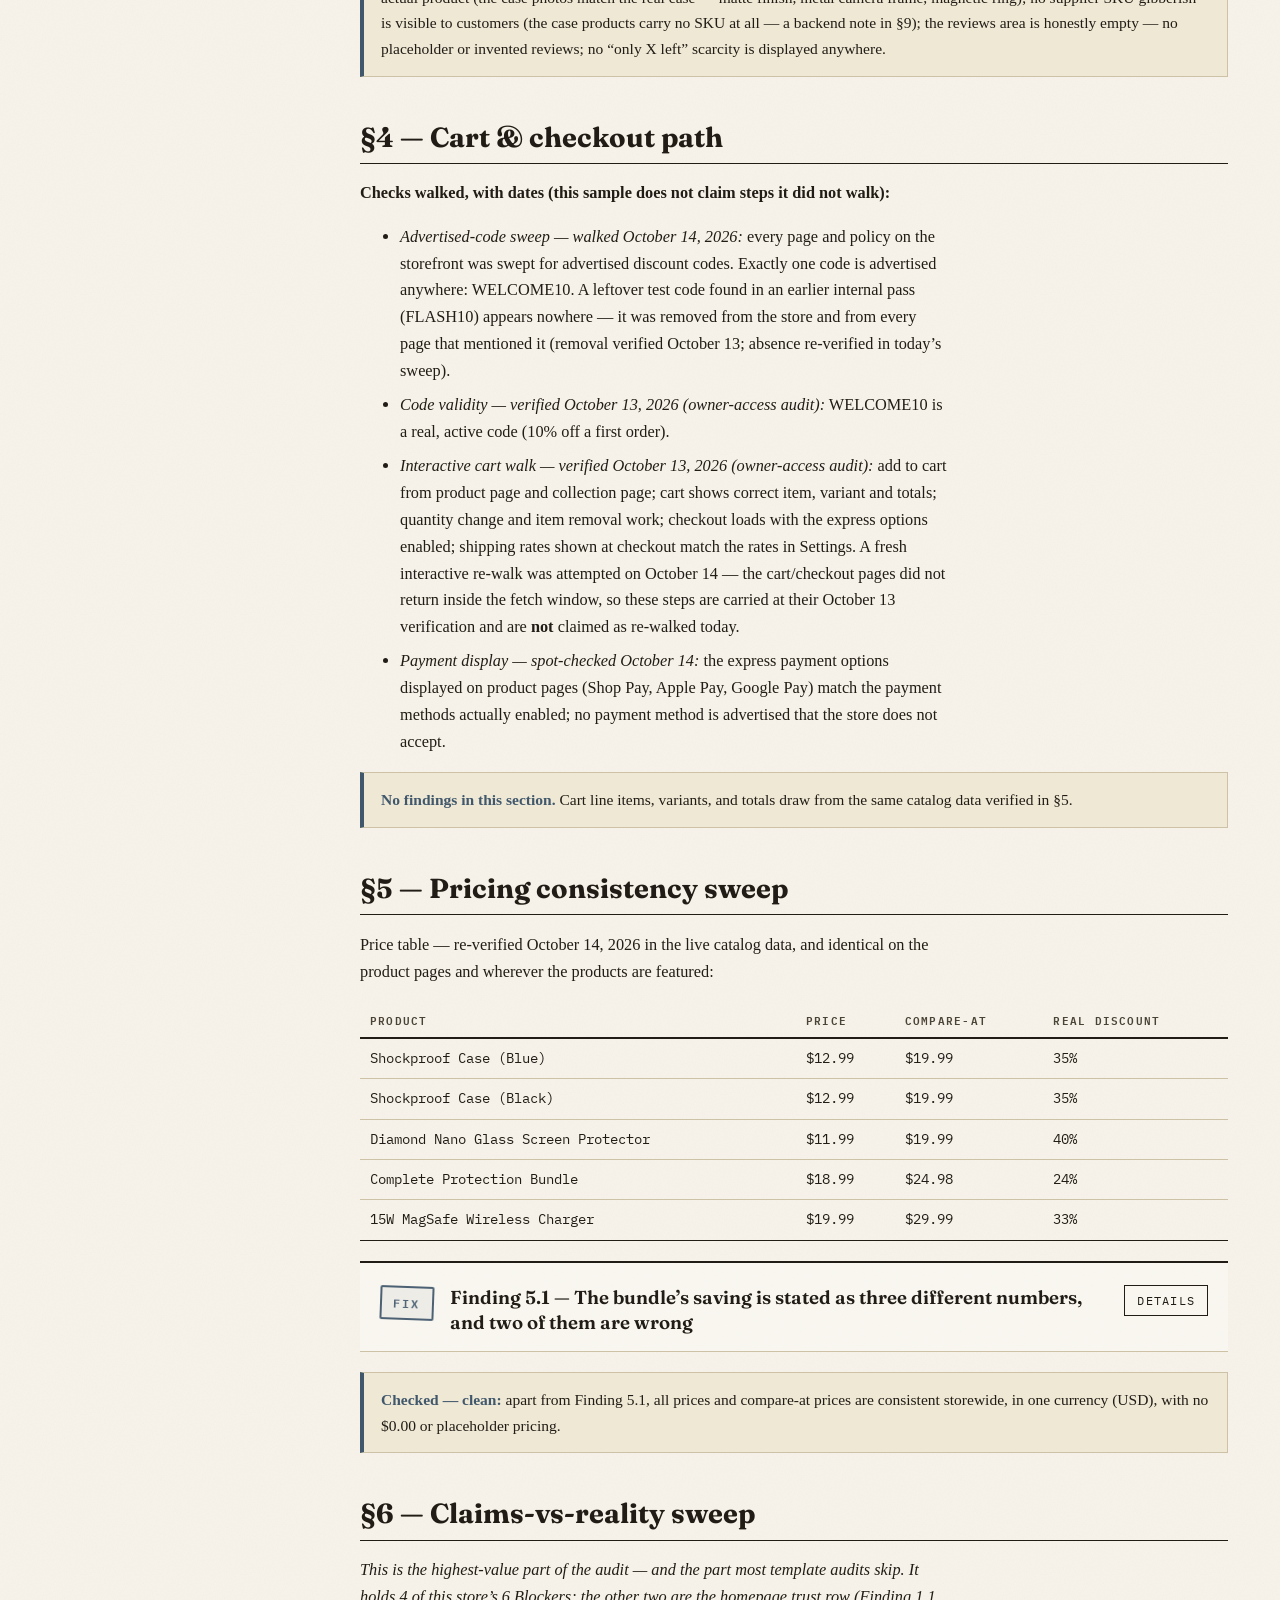
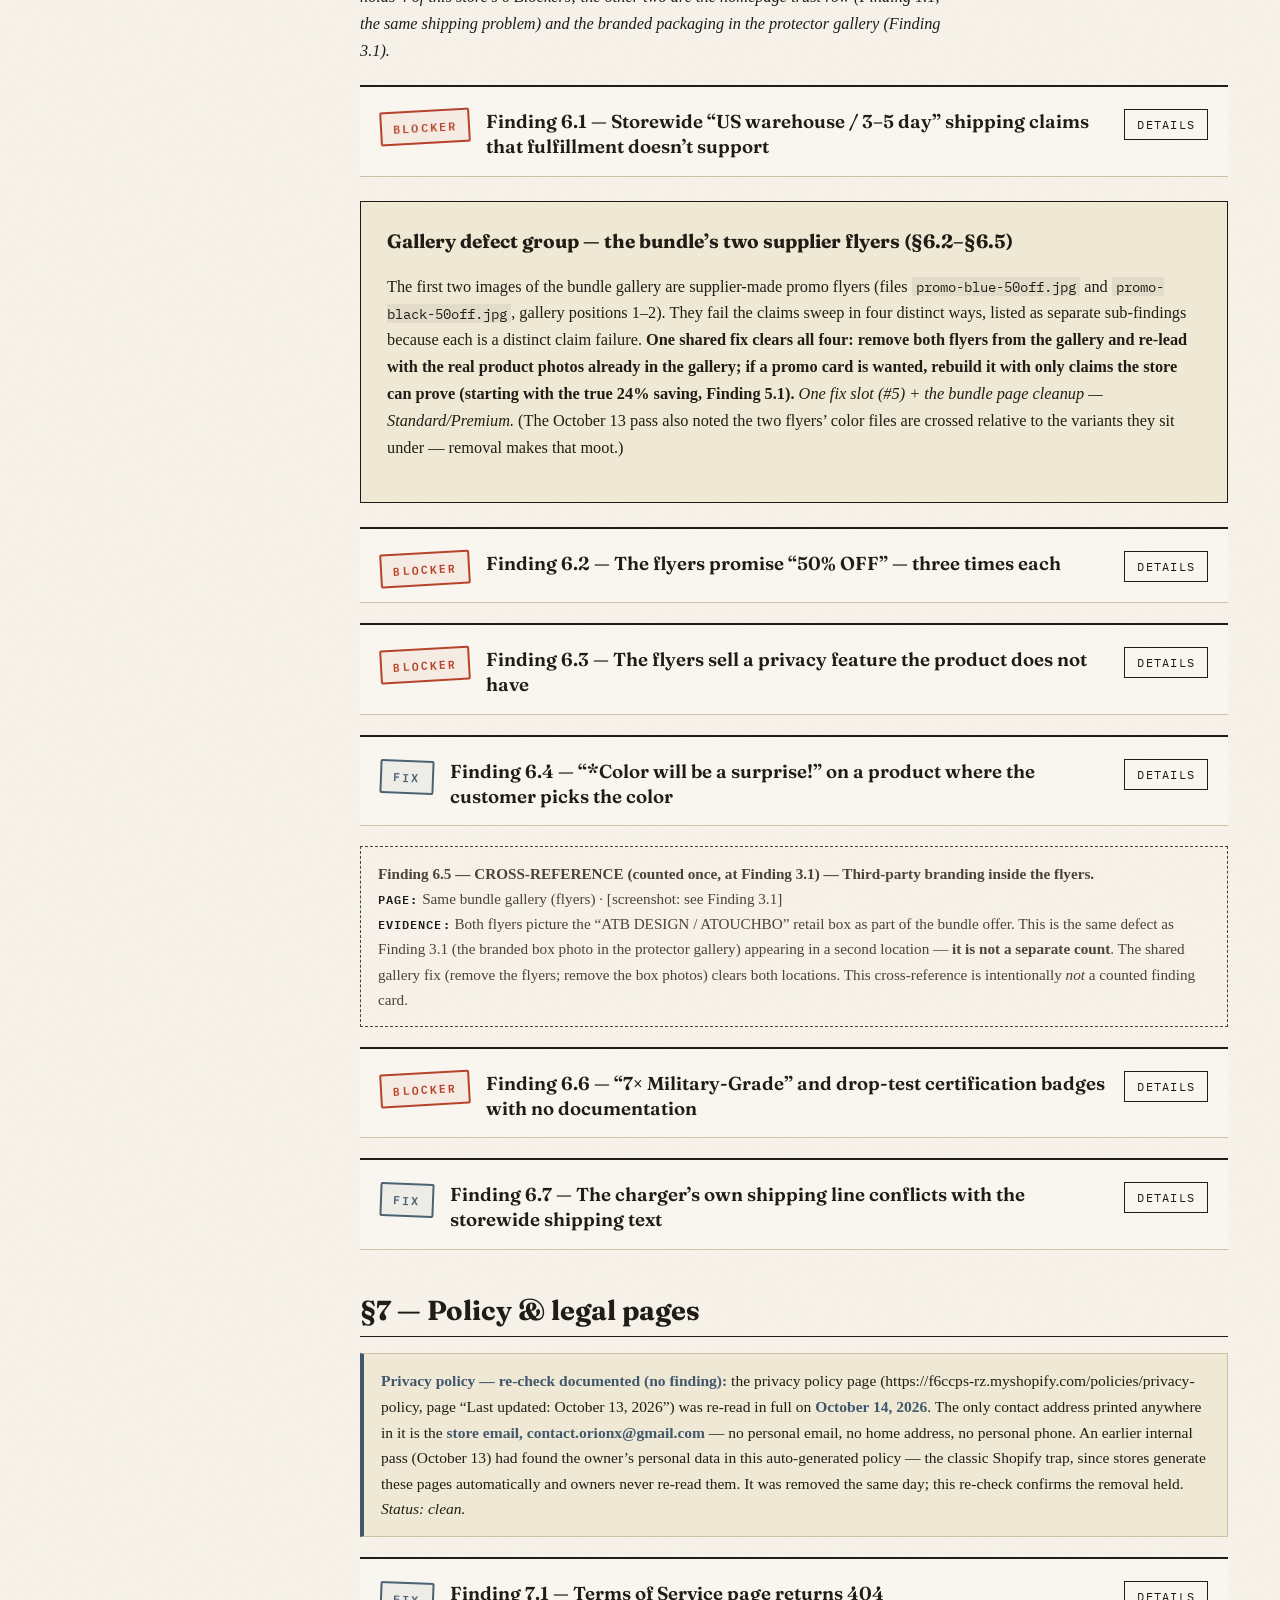
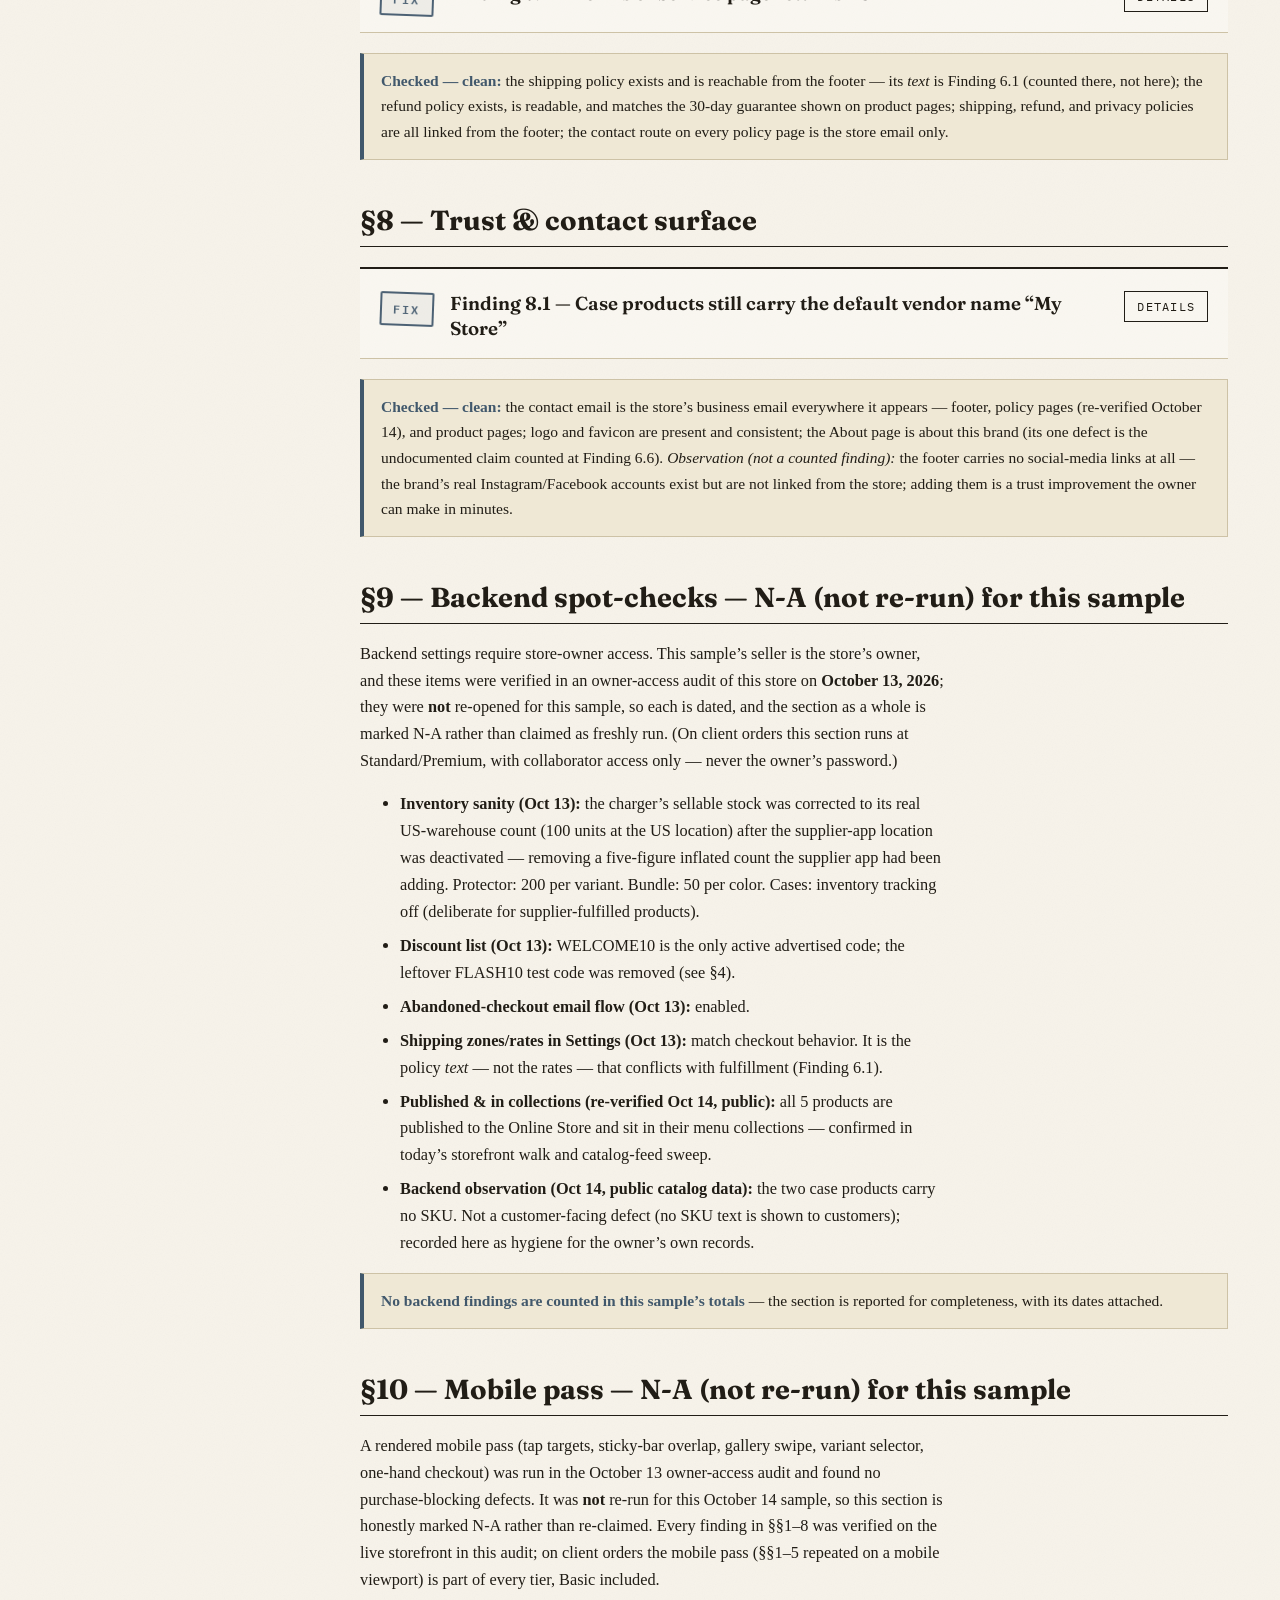
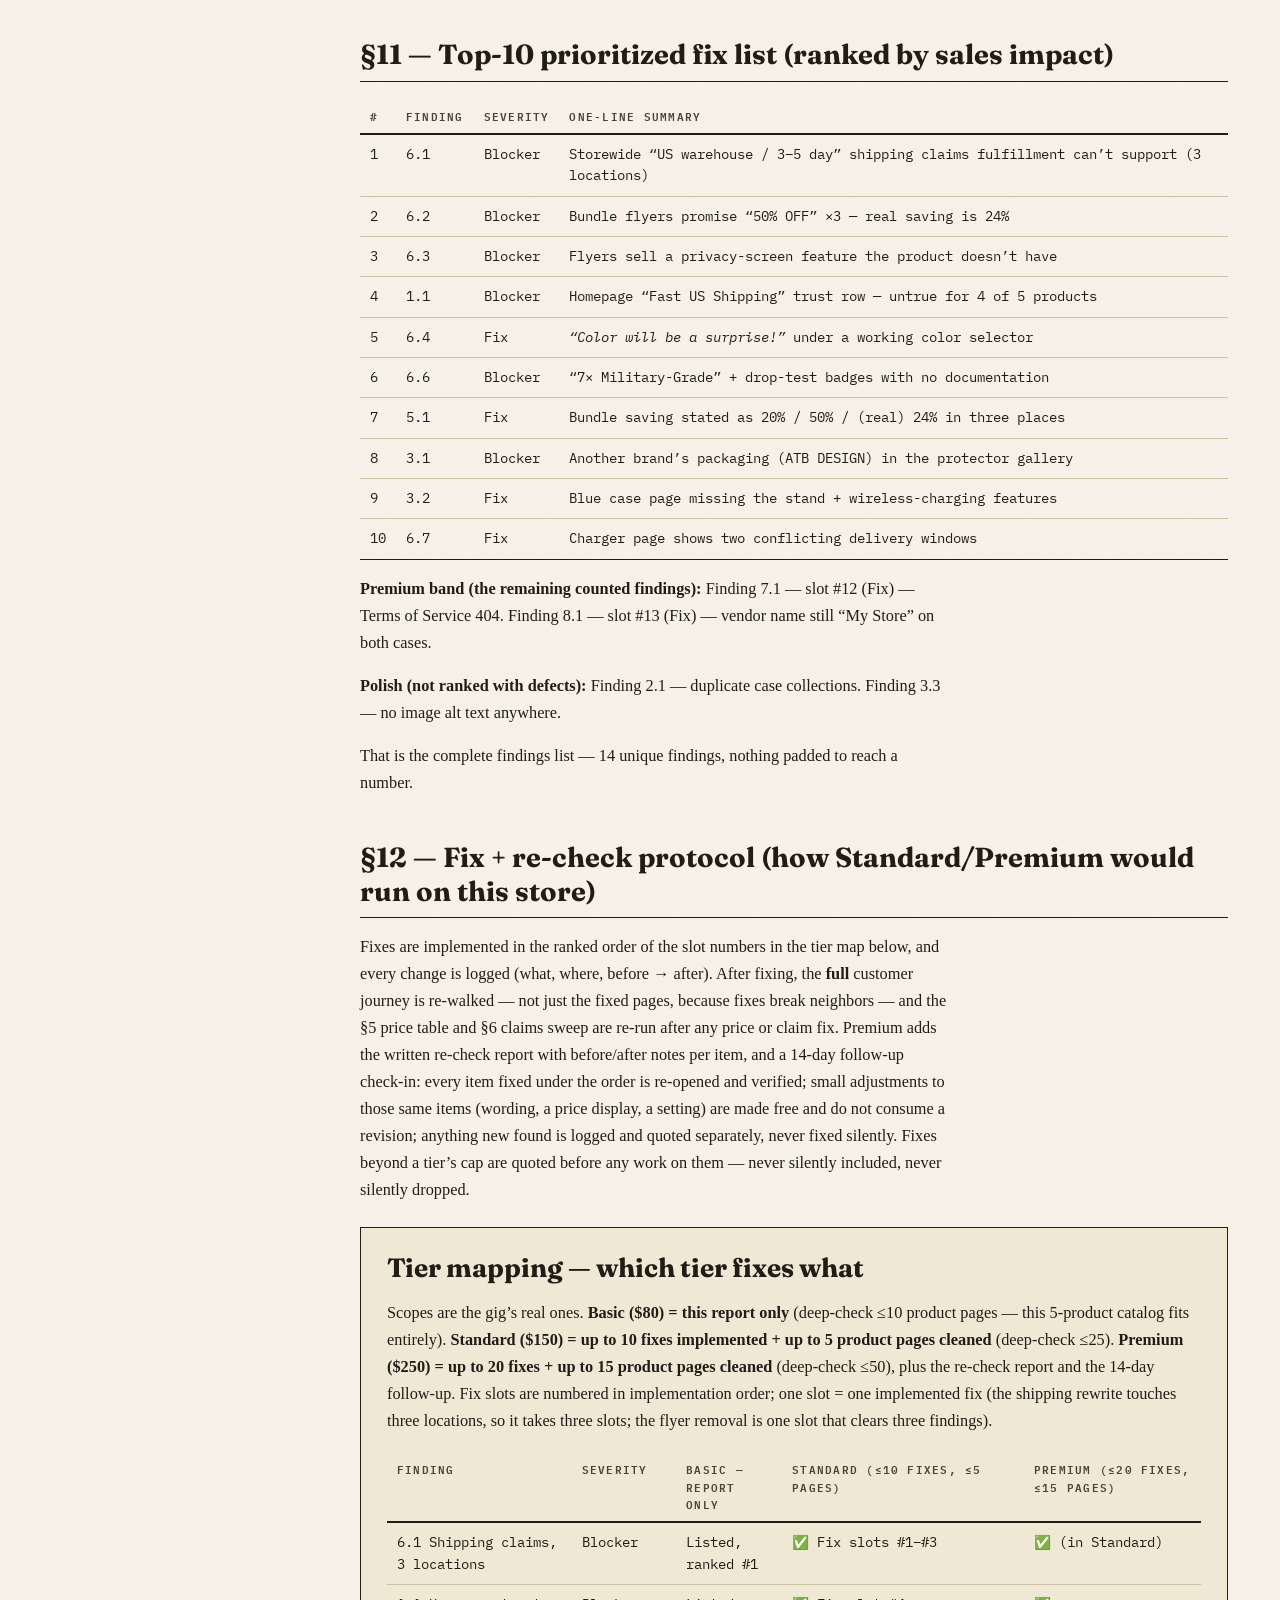
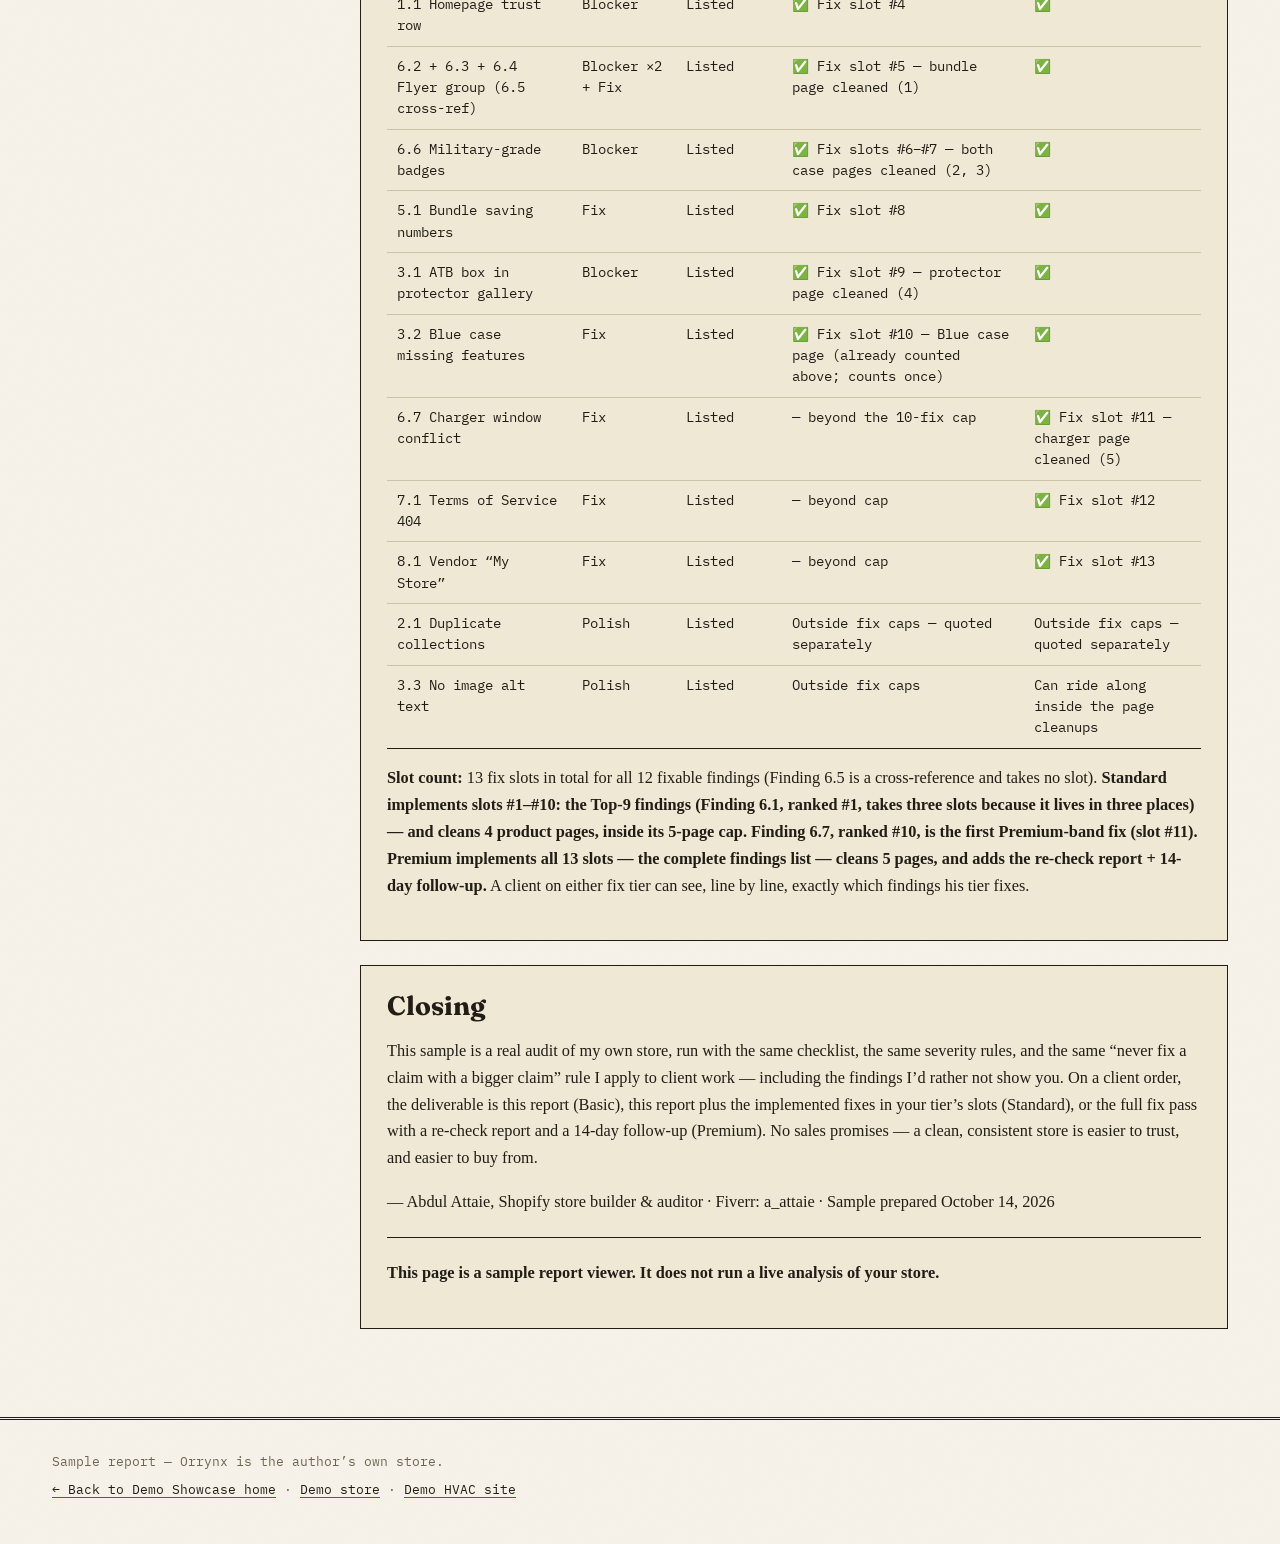
==== commit 9eb6ca35: "Creative rebuild (audit): Exhibit Index concept — hand-crafted per-page worlds" ====
--- a/audit/index.html
+++ b/audit/index.html
@@ -5,6 +5,9 @@
 <meta name="viewport" content="width=device-width, initial-scale=1.0">
 <title>SAMPLE AUDIT — Orrynx Shopify Store Audit (14 findings)</title>
 <meta name="description" content="A real sample audit of the author's own store Orrynx: 14 findings — 6 Blockers, 6 Fixes, 2 Polish — with evidence and fixes.">
+<link rel="preconnect" href="https://fonts.googleapis.com">
+<link rel="preconnect" href="https://fonts.gstatic.com" crossorigin>
+<link href="https://fonts.googleapis.com/css2?family=Fraunces:ital,opsz,wght@0,9..144,400..900;1,9..144,400..900&family=IBM+Plex+Mono:ital,wght@0,400;0,500;0,600;1,400&display=swap" rel="stylesheet">
 <link rel="stylesheet" href="style.css">
 </head>
 <body>
@@ -384,5 +387,24 @@
 <p><a href="../">← Back to Demo Showcase home</a> · <a href="../store/">Demo store</a> · <a href="../hvac/">Demo HVAC site</a></p>
 </div></footer>
 <script src="app.js"></script>
+<script>
+(function () {
+  "use strict";
+  var reduce = window.matchMedia && window.matchMedia("(prefers-reduced-motion: reduce)").matches;
+  if (reduce || !("IntersectionObserver" in window)) return;
+  document.documentElement.classList.add("stamp-watch");
+  var io = new IntersectionObserver(function (entries) {
+    entries.forEach(function (entry) {
+      if (entry.isIntersecting) {
+        entry.target.classList.add("stamped-in");
+        io.unobserve(entry.target);
+      }
+    });
+  }, { threshold: 0.2, rootMargin: "0px 0px -6% 0px" });
+  Array.prototype.forEach.call(document.querySelectorAll(".finding"), function (finding) {
+    io.observe(finding);
+  });
+})();
+</script>
 </body>
 </html>
--- a/audit/style.css
+++ b/audit/style.css
@@ -1,41 +1,186 @@
-:root{--bg:#0f1115;--panel:#171a21;--panel2:#1d212b;--text:#f2f0eb;--muted:#b8b3a8;--amber:#e8a33d;--line:#2a2f3a;--red:#ff7a6b;--red-bg:#3a1d1a;--fix:#e8a33d;--fix-bg:#332712;--green:#7bc98a;--green-bg:#18301f;--radius:14px}
-*{box-sizing:border-box}html{scroll-behavior:smooth}
-body{margin:0;background:var(--bg);color:var(--text);font-family:-apple-system,BlinkMacSystemFont,"Segoe UI",Roboto,Helvetica,Arial,sans-serif;line-height:1.6}
-a{color:var(--amber)}a:focus-visible,button:focus-visible{outline:2px solid var(--amber);outline-offset:3px}
-.topbar{border-bottom:1px solid var(--line);padding:14px 0}.topbar .wrap{display:flex;justify-content:space-between;gap:14px;flex-wrap:wrap;align-items:center}
-.wrap{max-width:1180px;margin:0 auto;padding:0 20px}
-.brand{color:var(--text);text-decoration:none;font-weight:800;letter-spacing:.04em}.brand span{color:var(--amber)}
-.layout{display:grid;grid-template-columns:260px 1fr;gap:28px;max-width:1180px;margin:0 auto;padding:0 20px 56px;align-items:start}
-.side{position:sticky;top:16px;background:var(--panel);border:1px solid var(--line);border-radius:var(--radius);padding:16px;max-height:calc(100vh - 32px);overflow:auto}
-.side h2{font-size:.8rem;letter-spacing:.1em;text-transform:uppercase;margin:0 0 10px;color:var(--muted)}
-.side a{display:block;color:var(--muted);text-decoration:none;padding:6px 8px;border-radius:8px;font-size:.92rem}.side a:hover,.side a.active{color:var(--text);background:var(--panel2)}
+/* ============================================================
+   Nº 03 — SAMPLE AUDIT: "The examiner's dossier"
+   A real report, re-dressed as a marked-up printed document.
+   Paper #f7f3ea · Ink #211d16 · Vermilion #b3371f (Blocker only)
+   Slate = Fix · Ochre = Polish. No dark theme, no glows, no cards.
+   Type: Fraunces (report display) + IBM Plex Mono (facts/evidence),
+   Georgia serif for the examiner's prose. Fonts: display=swap CDN.
+   ============================================================ */
+:root{
+  --paper:#f7f3ea;
+  --paper-lift:#fbf8f0;
+  --paper-deep:#efe8d5;
+  --ink:#211d16;
+  --ink-soft:#4a4436;
+  --muted:#6f6650;
+  --rule:#cdc2a6;
+  --rule-soft:#ddd4bc;
+  --vermilion:#b3371f;
+  --slate:#41586c;
+  --ochre:#96690f;
+  --serif:"Fraunces",Georgia,"Times New Roman",serif;
+  --prose:Georgia,"Times New Roman",serif;
+  --mono:"IBM Plex Mono",ui-monospace,SFMono-Regular,Menlo,Consolas,monospace;
+}
+*{box-sizing:border-box}
+html{scroll-behavior:smooth}
+body{
+  margin:0;
+  background-color:var(--paper);
+  background-image:url("data:image/svg+xml,%3Csvg xmlns='http://www.w3.org/2000/svg' width='160' height='160'%3E%3Cfilter id='n'%3E%3CfeTurbulence type='fractalNoise' baseFrequency='0.9' numOctaves='2'/%3E%3CfeColorMatrix type='saturate' values='0'/%3E%3CfeComponentTransfer%3E%3CfeFuncA type='linear' slope='0.05'/%3E%3C/feComponentTransfer%3E%3C/filter%3E%3Crect width='160' height='160' filter='url(%23n)'/%3E%3C/svg%3E");
+  color:var(--ink);
+  font-family:var(--prose);
+  font-size:1.02rem;
+  line-height:1.65;
+}
+::selection{background:rgba(179,55,31,.22)}
+a{color:var(--ink);text-decoration-color:var(--vermilion);text-underline-offset:3px}
+a:hover{color:var(--vermilion)}
+a:focus-visible,button:focus-visible{outline:2px solid var(--vermilion);outline-offset:3px}
+code{font-family:var(--mono);font-size:.86em;background:rgba(33,29,22,.06);padding:.05em .3em}
+.muted{color:var(--muted)}
+hr{border:0;border-top:1px solid var(--ink);margin:22px 0}
+
+/* ---------- Top bar: the document's running head ---------- */
+.topbar{border-bottom:3px double var(--ink);padding:13px 0}
+.topbar .wrap{display:flex;justify-content:space-between;gap:14px;flex-wrap:wrap;align-items:baseline}
+.wrap{max-width:1220px;margin:0 auto;padding:0 22px}
+.brand{color:var(--ink);text-decoration:none;font-family:var(--serif);font-weight:800;font-size:1.06rem;letter-spacing:.03em}
+.brand span{color:var(--vermilion)}
+.topbar .muted{font-family:var(--mono);font-size:.74rem;letter-spacing:.14em;text-transform:uppercase}
+
+/* ---------- Layout ---------- */
+.layout{display:grid;grid-template-columns:272px 1fr;gap:36px;max-width:1220px;margin:0 auto;padding:0 22px 64px;align-items:start}
 main{min-width:0}
-.sample-banner{border:2px solid var(--amber);background:#221a0e;border-radius:18px;padding:28px;margin:28px 0 20px}
-.sample-banner .kicker{color:var(--amber);font-weight:900;letter-spacing:.16em;font-size:clamp(1.4rem,4vw,2.2rem);margin:0;line-height:1.1}
-.sample-banner p.big{font-size:1.15rem;margin:12px 0 0;max-width:820px}
-.facts{display:grid;grid-template-columns:repeat(2,1fr);gap:0;margin:22px 0;border:1px solid var(--line);border-radius:var(--radius);overflow:hidden}
-.facts div{background:var(--panel);padding:14px 16px;border-bottom:1px solid var(--line)}.facts dt{color:var(--muted);font-size:.82rem;text-transform:uppercase;letter-spacing:.07em}.facts dd{margin:4px 0 0}
-.panel{background:var(--panel);border:1px solid var(--line);border-radius:var(--radius);padding:22px;margin:20px 0}
-.panel h2{margin-top:0}h2.section-title{font-size:1.5rem;margin:36px 0 6px}h3{margin-top:0}
-.muted{color:var(--muted)}table{width:100%;border-collapse:collapse;margin:14px 0}th,td{text-align:left;padding:9px 10px;border-bottom:1px solid var(--line);vertical-align:top}th{color:var(--muted);font-size:.85rem;text-transform:uppercase;letter-spacing:.05em}
-.counts{display:grid;grid-template-columns:repeat(4,1fr);gap:12px;margin:16px 0}.count{background:var(--panel2);border:1px solid var(--line);border-radius:12px;padding:14px}.count b{font-size:1.9rem;display:block;line-height:1}
-.filters{position:sticky;top:0;z-index:5;background:var(--bg);padding:14px 0;display:flex;gap:10px;flex-wrap:wrap;align-items:center}
-.chip{border:1px solid var(--line);background:var(--panel);color:var(--text);border-radius:999px;padding:9px 15px;cursor:pointer;font:inherit;font-size:.94rem}.chip[aria-pressed="true"]{background:var(--amber);color:#14100a;border-color:var(--amber);font-weight:800}
-.chip:hover{border-color:var(--amber)}#filter-status{color:var(--muted);font-size:.92rem}
-.finding{background:var(--panel);border:1px solid var(--line);border-radius:var(--radius);padding:18px 20px;margin:14px 0}
+
+/* ---------- Sidebar: ruled document index ---------- */
+.side{position:sticky;top:0;max-height:100vh;overflow:auto;padding:30px 20px 18px 0;border-right:1px solid var(--rule)}
+.side h2{font-family:var(--mono);font-size:.72rem;font-weight:600;letter-spacing:.18em;text-transform:uppercase;color:var(--ink);margin:0 0 6px;padding-bottom:9px;border-bottom:2px solid var(--ink)}
+.side a{display:block;color:var(--ink-soft);text-decoration:none;font-family:var(--mono);font-size:.8rem;line-height:1.45;padding:8px 6px 8px 10px;border-bottom:1px solid var(--rule-soft)}
+.side a:hover,.side a.active{color:var(--ink);background:var(--paper-deep);box-shadow:inset 3px 0 0 var(--vermilion)}
+
+/* ---------- Cover sheet (the sample banner, as filed) ---------- */
+.sample-banner{position:relative;border:1.5px solid var(--ink);box-shadow:inset 0 0 0 5px var(--paper),inset 0 0 0 6.5px var(--ink);padding:46px 48px 52px;margin:30px 0 24px;text-align:center;overflow:hidden}
+.sample-banner::after{content:"";position:absolute;right:30px;bottom:26px;width:70px;height:70px;border:2px solid rgba(179,55,31,.5);border-radius:50%;box-shadow:inset 0 0 0 4px var(--paper),inset 0 0 0 6px rgba(179,55,31,.5);transform:rotate(-11deg)}
+.sample-banner .kicker{font-family:var(--serif);font-weight:900;font-size:clamp(2rem,5.2vw,3.3rem);letter-spacing:.015em;line-height:1.05;margin:0}
+.sample-banner .kicker::after{content:"";display:block;width:64px;margin:18px auto 0;border-top:3px double var(--vermilion)}
+.sample-banner p.big{font-family:var(--serif);font-size:1.22rem;font-weight:560;line-height:1.45;margin:20px auto 0;max-width:720px}
+.sample-banner .muted{font-family:var(--mono);font-size:.83rem;line-height:1.7;text-align:left;margin:26px auto 0;max-width:820px}
+
+/* ---------- Facts: mono docket table ---------- */
+.facts{display:block;margin:0 0 8px;border-top:2px solid var(--ink);border-bottom:1px solid var(--ink)}
+.facts div{display:grid;grid-template-columns:196px 1fr;gap:6px 22px;padding:11px 4px}
+.facts div+div{border-top:1px solid var(--rule-soft)}
+.facts div:nth-child(even){background:rgba(33,29,22,.028)}
+.facts dt{font-family:var(--mono);font-size:.72rem;font-weight:600;letter-spacing:.13em;text-transform:uppercase;color:var(--ink-soft);padding-top:.28em}
+.facts dd{margin:0;font-family:var(--mono);font-size:.9rem;line-height:1.65}
+
+/* ---------- Panels: filed inserts, not cards ---------- */
+.panel{border:1px solid var(--ink);background:var(--paper-deep);padding:24px 26px;margin:24px 0}
+.panel h2{font-family:var(--serif);font-weight:700;font-size:1.65rem;line-height:1.2;margin:0 0 10px}
+.panel h3{font-family:var(--serif);font-weight:700;font-size:1.2rem;margin:0 0 8px}
+.audit-section .panel{background:var(--paper-deep)}
+
+/* ---------- Tables: docket rules ---------- */
+table{width:100%;border-collapse:collapse;margin:16px 0;font-family:var(--mono);font-size:.86rem;line-height:1.55}
+thead{border-bottom:2px solid var(--ink)}
+th,td{text-align:left;padding:9px 10px;border-bottom:1px solid var(--rule);vertical-align:top}
+th{font-size:.7rem;font-weight:600;text-transform:uppercase;letter-spacing:.11em;color:var(--ink-soft);border-bottom:none}
+tbody tr:last-child td{border-bottom:1px solid var(--ink)}
+
+/* ---------- Counts: a docket row, not a card grid ---------- */
+.counts{display:flex;flex-wrap:wrap;margin:20px 0 6px;border-top:1px solid var(--ink);border-bottom:1px solid var(--ink)}
+.count{flex:1 1 120px;padding:12px 18px 10px;font-family:var(--mono);font-size:.74rem;letter-spacing:.12em;text-transform:uppercase;color:var(--ink-soft)}
+.count+.count{border-left:1px solid var(--rule)}
+.count b{display:block;font-family:var(--serif);font-size:2.15rem;font-weight:800;line-height:1.05;letter-spacing:0;text-transform:none;color:var(--ink)}
+
+/* ---------- Section titles ---------- */
+h2.section-title{font-family:var(--serif);font-weight:700;font-size:1.72rem;line-height:1.22;margin:44px 0 12px;padding-bottom:9px;border-bottom:1px solid var(--ink)}
+.audit-section>p,.audit-section>ul{max-width:72ch}
+.audit-section li{margin:7px 0}
+
+/* ---------- Filter bar: index tabs ---------- */
+.filters{position:sticky;top:0;z-index:5;background-color:var(--paper);border-top:2px solid var(--ink);border-bottom:1px solid var(--ink);padding:12px 2px;margin-top:26px;display:flex;gap:8px;flex-wrap:wrap;align-items:center}
+.chip{font-family:var(--mono);font-size:.78rem;font-weight:500;letter-spacing:.09em;text-transform:uppercase;background:transparent;color:var(--ink);border:1px solid var(--ink);border-radius:0;padding:8px 13px;cursor:pointer}
+.chip:hover{background:var(--paper-deep)}
+.chip[aria-pressed="true"]{background:var(--ink);color:var(--paper);font-weight:600}
+.chip[data-filter="blocker"][aria-pressed="true"]{background:var(--vermilion);border-color:var(--vermilion)}
+.chip[data-filter="fix"][aria-pressed="true"]{background:var(--slate);border-color:var(--slate)}
+.chip[data-filter="polish"][aria-pressed="true"]{background:var(--ochre);border-color:var(--ochre)}
+.expand-all{font-family:var(--mono);font-size:.78rem;letter-spacing:.09em;text-transform:uppercase;background:transparent;color:var(--ink);border:1px dashed var(--ink);border-radius:0;padding:8px 13px;cursor:pointer;margin-left:auto}
+.expand-all:hover{background:var(--paper-deep)}
+#filter-status{font-family:var(--mono);font-style:italic;font-size:.82rem;color:var(--muted)}
+
+/* ---------- Findings: examined items ---------- */
+.finding{border-top:2px solid var(--ink);border-bottom:1px solid var(--rule);background:rgba(255,255,255,.3);padding:20px 20px 16px;margin:20px 0}
 .finding[hidden]{display:none}
-.finding-head{display:flex;gap:12px;align-items:flex-start;flex-wrap:wrap}
-.finding h3{margin:0;font-size:1.08rem;flex:1;min-width:220px}
-.badge{font-size:.72rem;font-weight:900;letter-spacing:.09em;padding:4px 9px;border-radius:999px;white-space:nowrap}
-.badge-blocker{color:var(--red);background:var(--red-bg);border:1px solid var(--red)}
-.badge-fix{color:var(--fix);background:var(--fix-bg);border:1px solid var(--fix)}
-.badge-polish{color:var(--green);background:var(--green-bg);border:1px solid var(--green)}
-.toggle{background:transparent;border:1px solid var(--line);color:var(--text);border-radius:999px;padding:7px 13px;cursor:pointer;font:inherit;font-size:.9rem}.toggle:hover{border-color:var(--amber)}
-.finding-body{margin-top:12px;border-top:1px solid var(--line);padding-top:6px}
-.finding-body p{margin:9px 0}.lbl{font-weight:800;color:var(--text)}
-.clean{background:var(--green-bg);border:1px solid #2d5a38;border-radius:12px;padding:14px 16px;margin:14px 0}.clean strong{color:var(--green)}
-.crossref{background:var(--panel2);border:1px dashed var(--line);border-radius:12px;padding:14px 16px;margin:14px 0;color:var(--muted)}
-footer{border-top:1px solid var(--line);padding:24px 0 36px;color:var(--muted)}
-.expand-all{background:var(--panel);border:1px solid var(--line);color:var(--text);border-radius:999px;padding:9px 15px;cursor:pointer;font:inherit}
-@media(max-width:860px){.layout{grid-template-columns:1fr}.side{position:sticky;top:0;z-index:6;max-height:none}.side nav{display:flex;overflow-x:auto;gap:4px}.side a{white-space:nowrap}.counts{grid-template-columns:repeat(2,1fr)}.facts{grid-template-columns:1fr}}
-@media(max-width:375px){.wrap,.layout{padding-left:14px;padding-right:14px}.counts{grid-template-columns:1fr 1fr}.finding{padding:14px}}
+.finding-head{display:flex;gap:16px;align-items:flex-start;flex-wrap:wrap}
+.finding h3{font-family:var(--serif);font-weight:620;font-size:1.17rem;line-height:1.35;margin:2px 0 0;flex:1;min-width:220px}
+
+/* Severity = the examiner's stamp: inked, bordered, slightly rotated. */
+.badge{
+  --rot:-3.2deg;
+  flex:none;display:inline-block;margin-top:3px;padding:6px 11px 5px;
+  font-family:var(--mono);font-size:.72rem;font-weight:600;letter-spacing:.19em;white-space:nowrap;
+  border:2.5px solid currentColor;border-radius:2px;background:transparent;
+  transform:rotate(var(--rot));opacity:.94;
+}
+.badge-blocker{--rot:-3.2deg;color:var(--vermilion);background:rgba(179,55,31,.055)}
+.badge-fix{--rot:2.1deg;color:var(--slate);background:rgba(65,88,108,.06)}
+.badge-polish{--rot:-1.7deg;color:var(--ochre);background:rgba(150,105,15,.06)}
+
+/* Signature motion: stamps settle (scale/rotate thump) as a finding
+   scrolls into view. Armed ONLY by the inline IntersectionObserver
+   script adding .stamp-watch — with JS off, or under
+   prefers-reduced-motion (script returns early), stamps sit printed. */
+html.stamp-watch .finding .badge{opacity:0;transform:rotate(calc(var(--rot) - 9deg)) scale(1.75)}
+html.stamp-watch .finding.stamped-in .badge{opacity:.94;transform:rotate(var(--rot)) scale(1);transition:transform .38s cubic-bezier(.2,2.1,.45,1),opacity .22s ease-out}
+
+/* Expand/collapse = the examiner's notes reveal */
+.toggle{flex:none;font-family:var(--mono);font-size:.76rem;letter-spacing:.1em;text-transform:uppercase;background:transparent;color:var(--ink);border:1px solid var(--ink);border-radius:0;padding:7px 12px;cursor:pointer;margin-top:2px}
+.toggle:hover{background:var(--ink);color:var(--paper)}
+.finding-body{margin-top:14px;border-top:1px dashed #a99c7c;border-left:1px solid var(--rule);padding:8px 0 2px 20px;max-width:76ch}
+.finding-body p{margin:9px 0}
+.finding-body ul{margin:6px 0 10px}
+.lbl{font-family:var(--mono);font-size:.74rem;font-weight:600;letter-spacing:.09em;text-transform:uppercase;color:var(--ink)}
+
+/* ---------- Examiner's marginal notes ---------- */
+.clean{border:1px solid var(--rule);border-left:4px solid var(--slate);background:var(--paper-deep);padding:14px 17px;margin:16px 0;font-size:.97rem}
+.clean strong{color:var(--slate)}
+.crossref{border:1px dashed var(--ink-soft);padding:14px 17px;margin:16px 0;color:var(--ink-soft);font-size:.95rem}
+.crossref .lbl{color:var(--ink)}
+
+/* ---------- Footer: colophon rule ---------- */
+footer{border-top:3px double var(--ink);padding:24px 0 38px;font-family:var(--mono);font-size:.84rem;color:var(--muted)}
+footer p{margin:6px 0}
+
+/* ---------- Mobile: the dossier, re-ruled ---------- */
+@media(max-width:900px){
+  .layout{grid-template-columns:1fr;gap:0}
+  .side{position:sticky;top:0;z-index:6;max-height:none;padding:12px 0 10px;border-right:0;border-bottom:2px solid var(--ink);background-color:var(--paper)}
+  .side h2{border-bottom:0;padding-bottom:4px}
+  .side nav{display:flex;overflow-x:auto;gap:0}
+  .side a{white-space:nowrap;border-bottom:0;border-right:1px solid var(--rule-soft)}
+  .sample-banner{padding:34px 22px 44px}
+  .sample-banner::after{width:52px;height:52px;right:18px;bottom:16px}
+  .panel{padding:19px}
+  .count{flex-basis:40%}
+  .count+.count{border-left:0}
+  .expand-all{margin-left:0}
+}
+@media(max-width:560px){
+  .facts div{grid-template-columns:1fr;gap:1px}
+  .finding{padding:16px 14px 12px}
+  .finding-body{padding-left:13px}
+}
+@media(max-width:375px){
+  .wrap,.layout{padding-left:14px;padding-right:14px}
+  h2.section-title{font-size:1.45rem}
+}
+
+/* ---------- Reduced motion: everything sits printed ---------- */
+@media(prefers-reduced-motion:reduce){
+  html{scroll-behavior:auto}
+  *,*::before,*::after{transition:none!important;animation:none!important}
+  .badge{opacity:.94;transform:rotate(var(--rot))}
+}
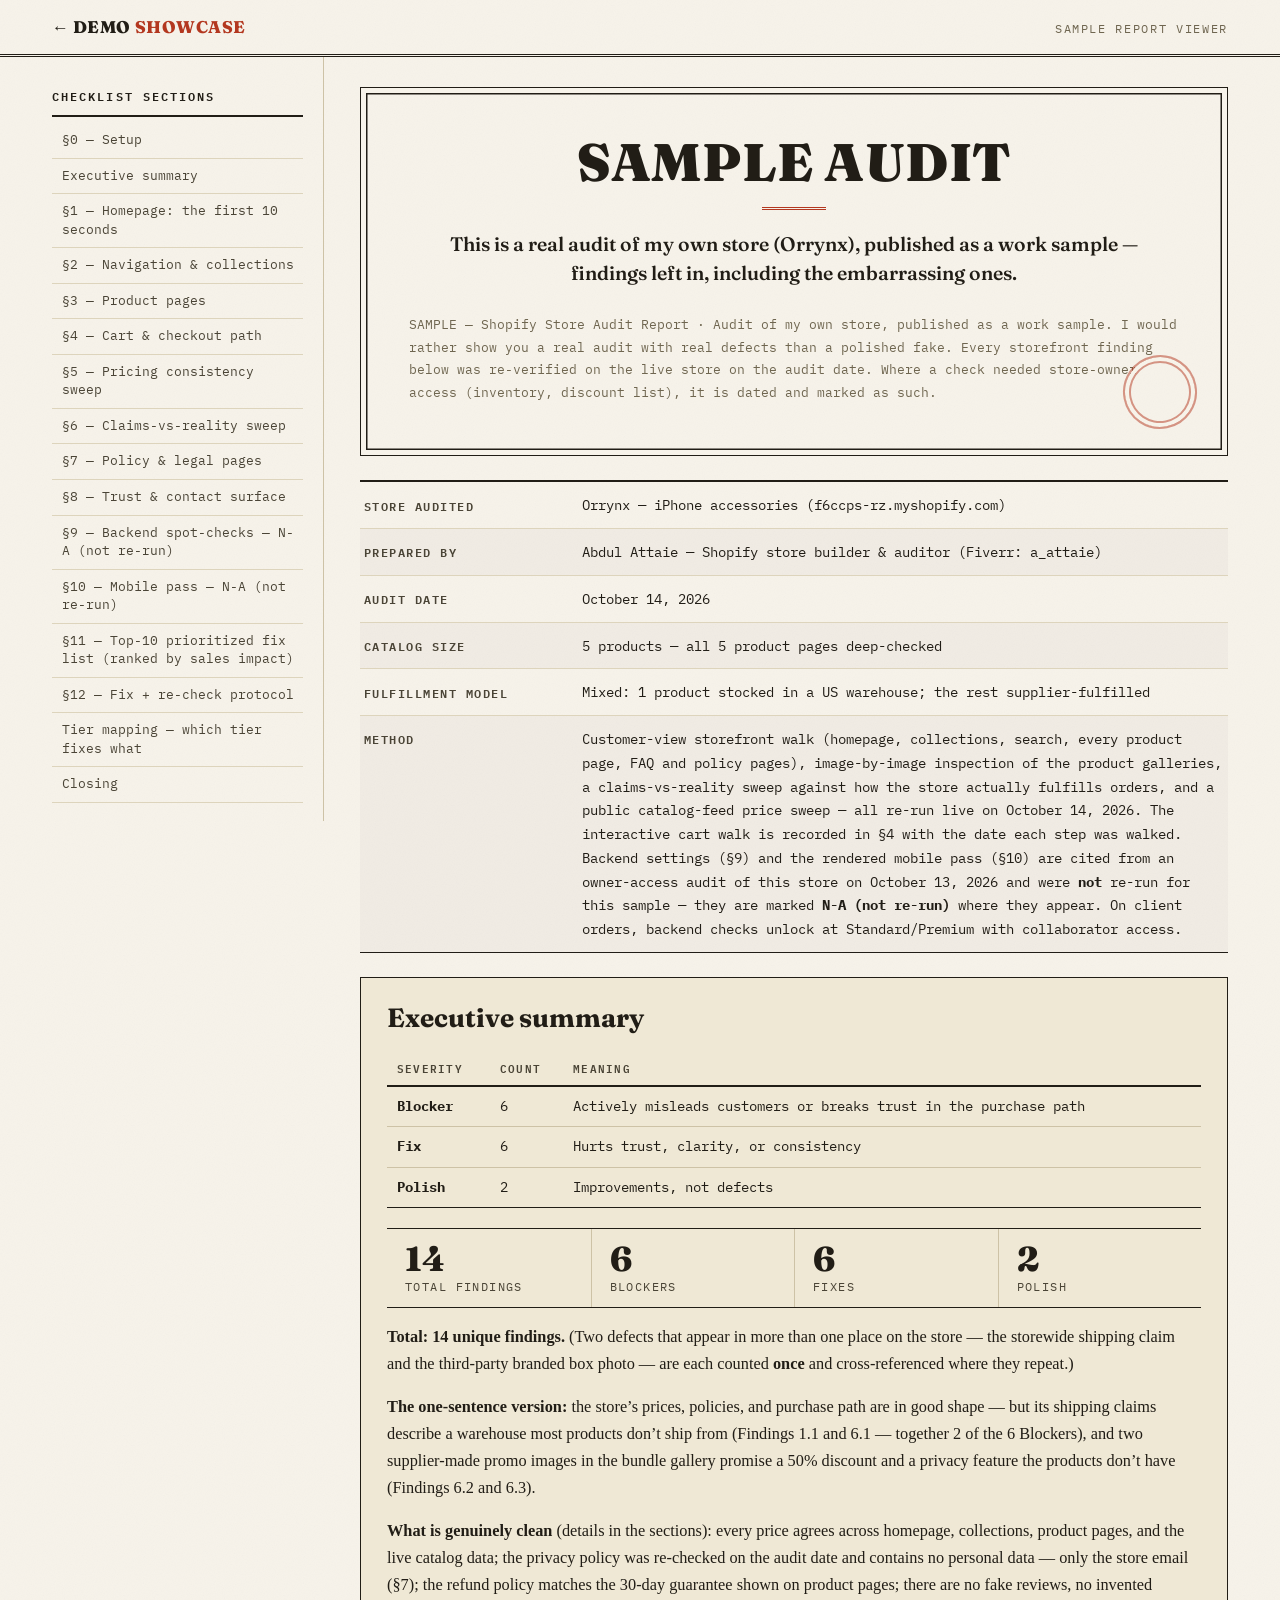
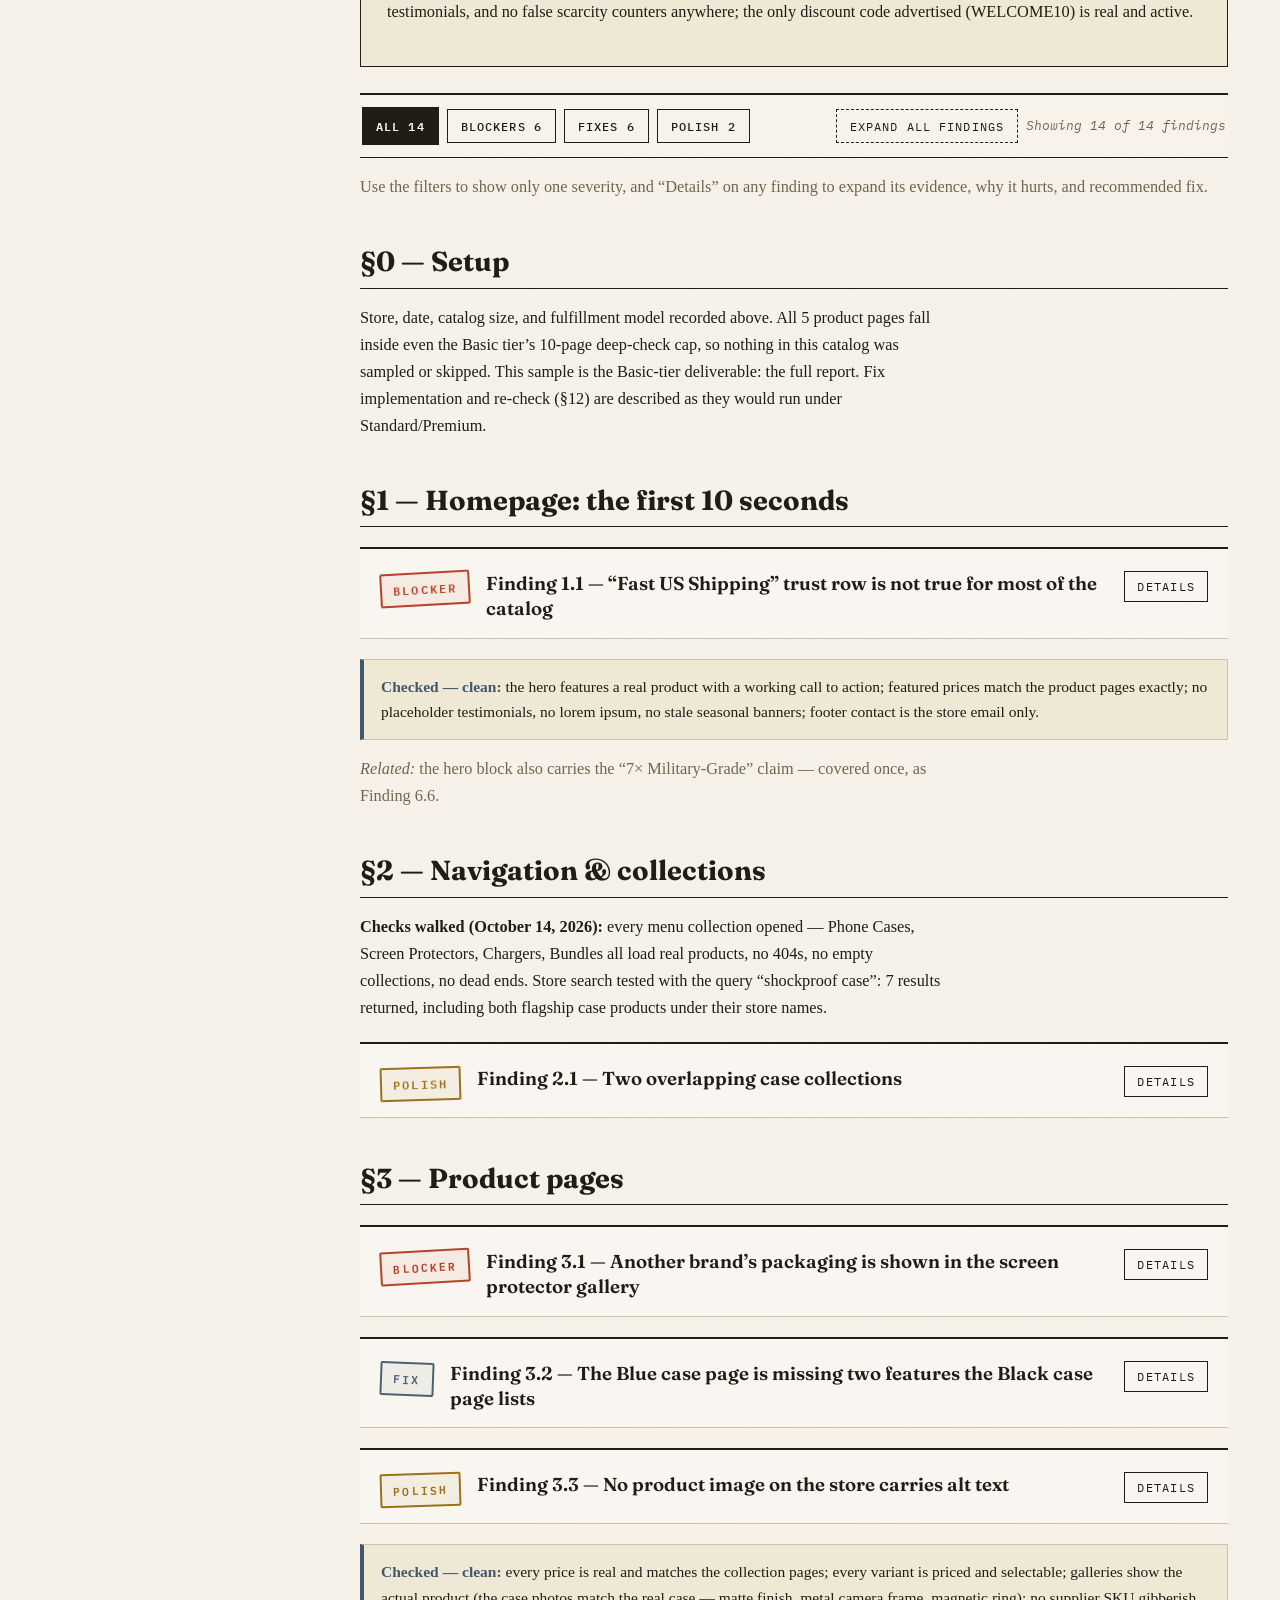
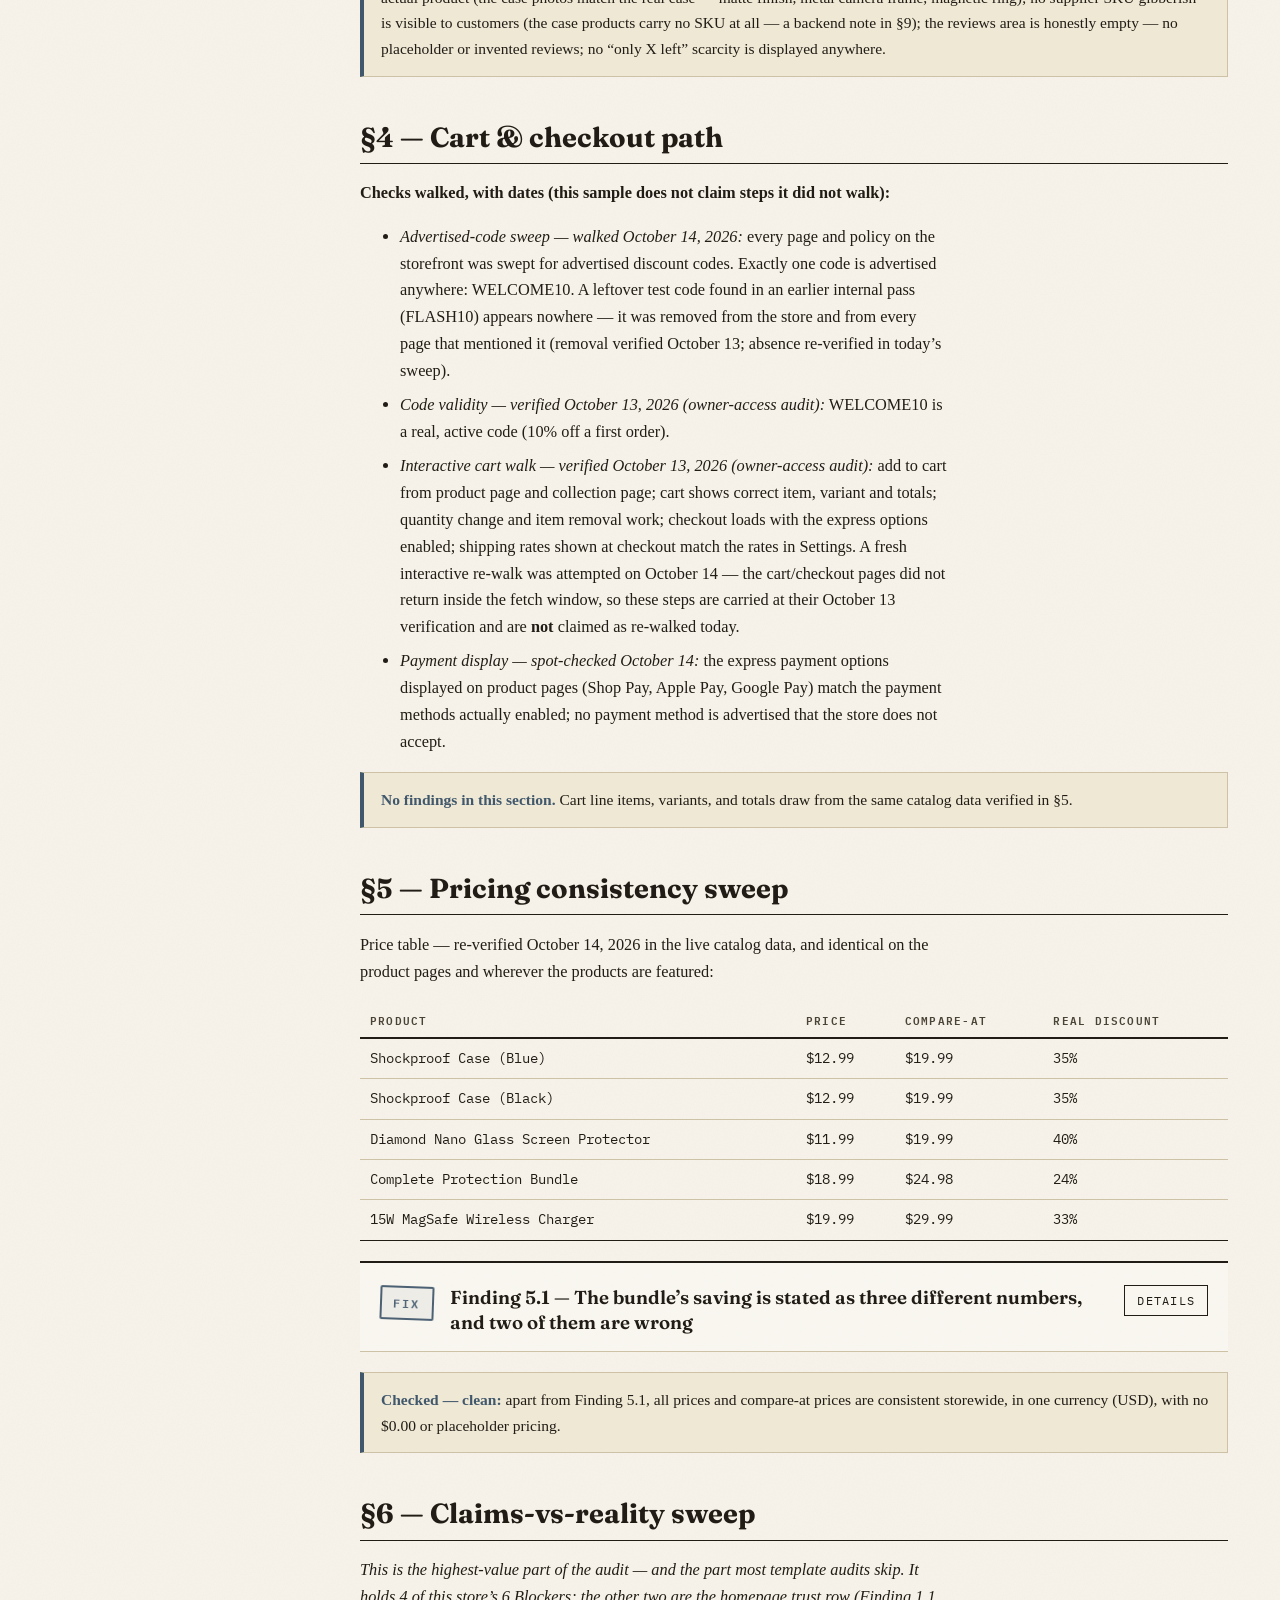
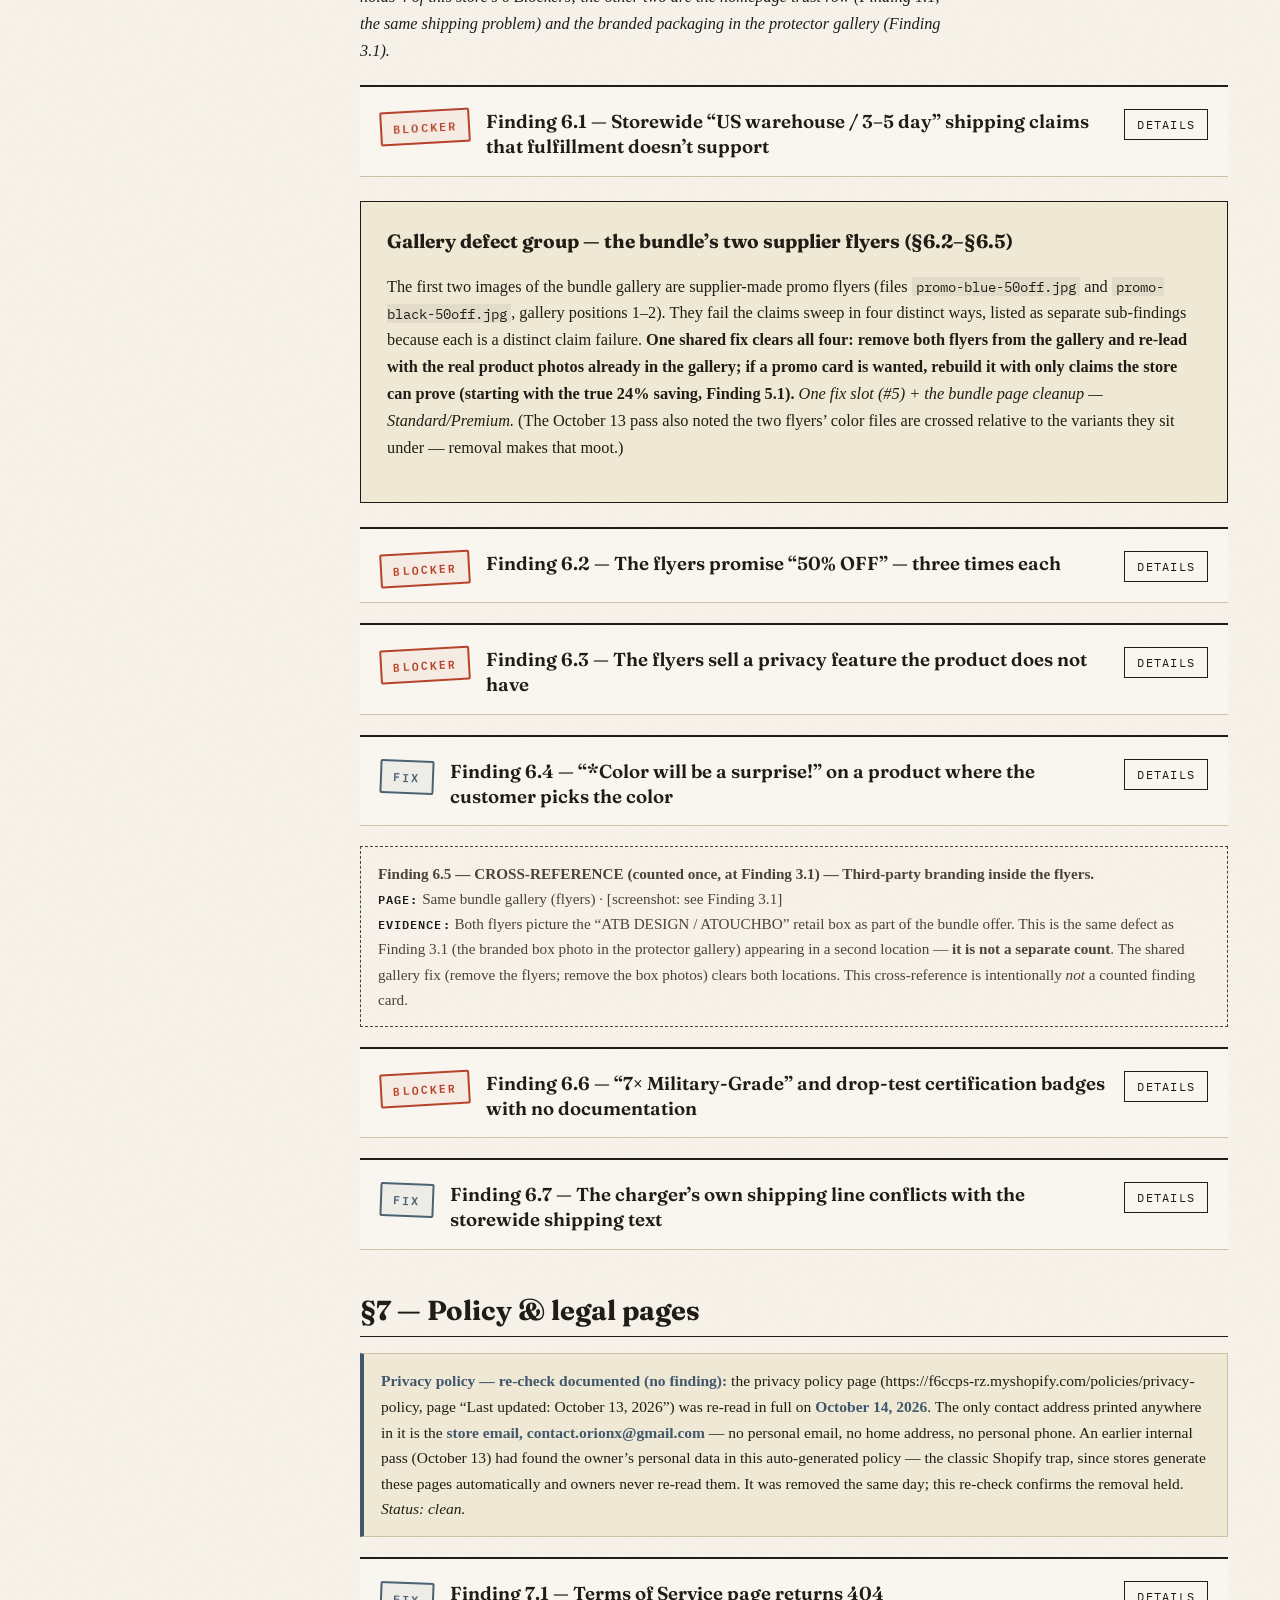
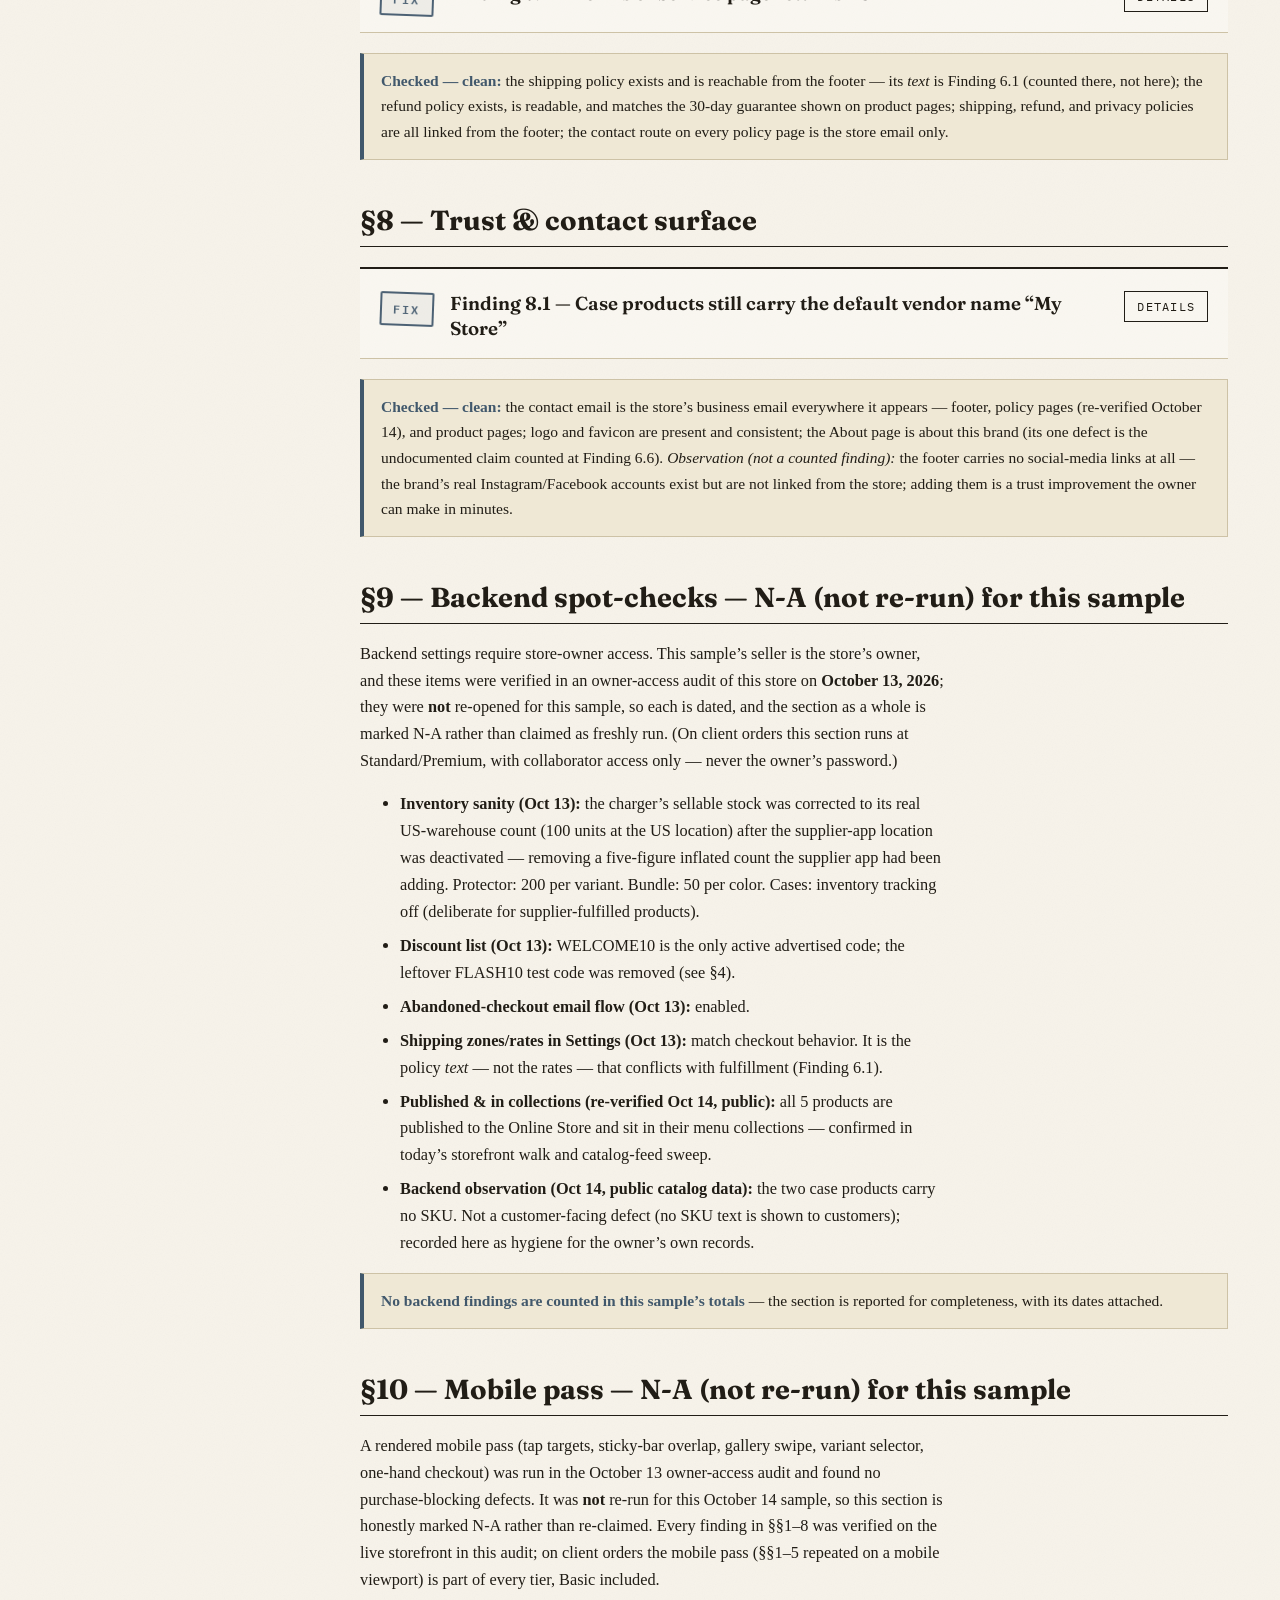
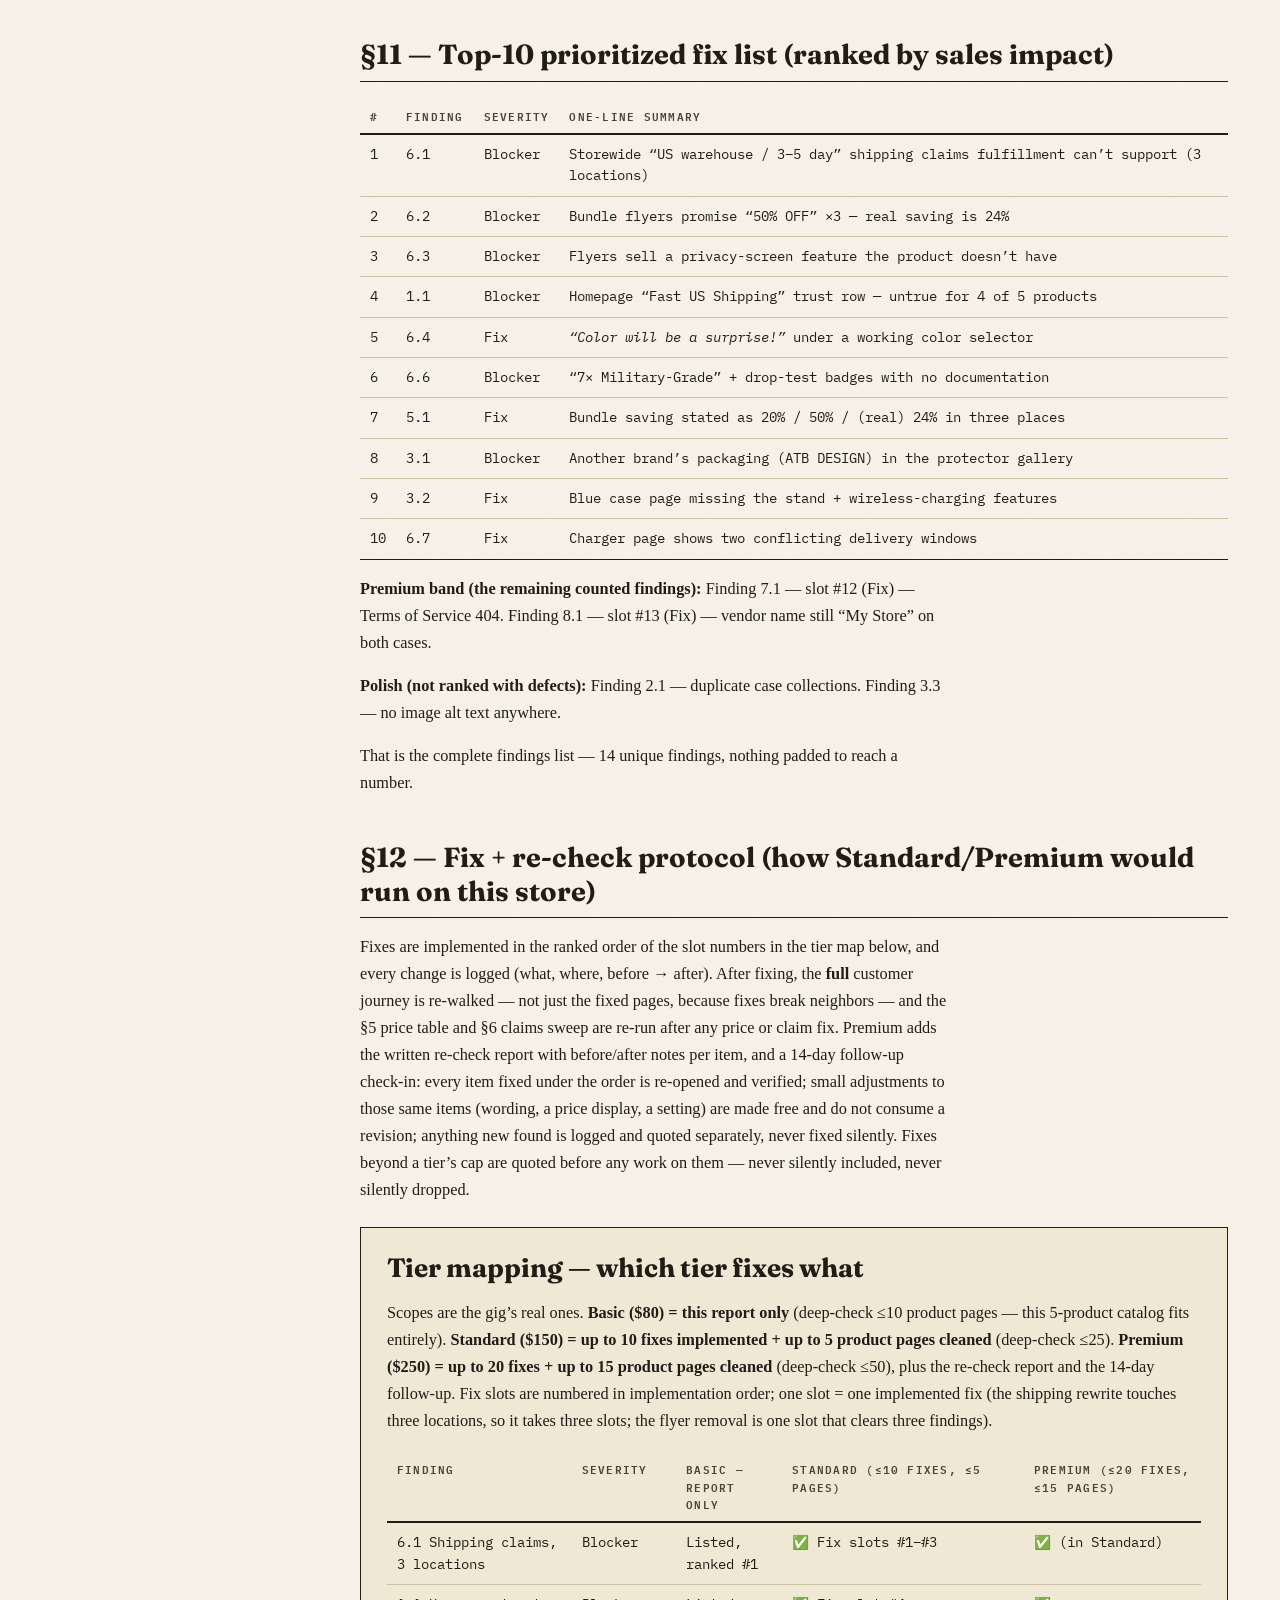
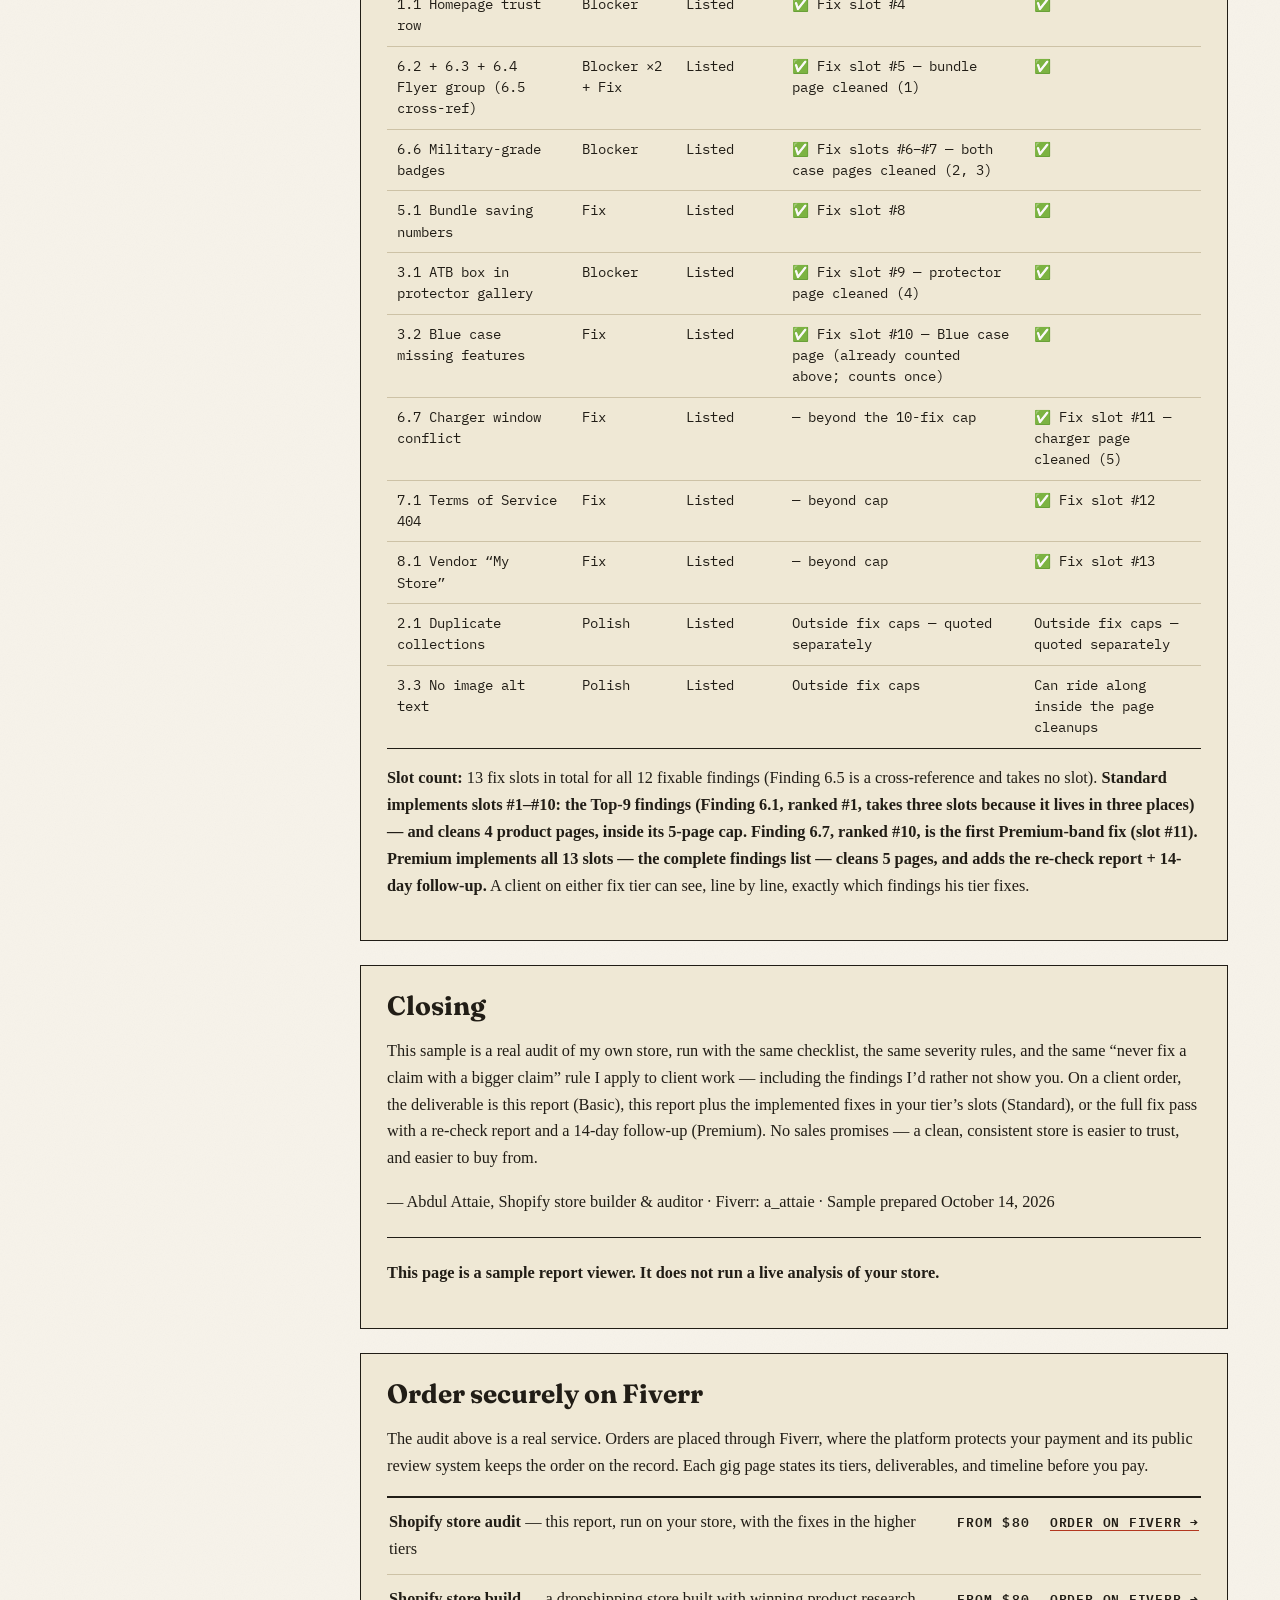
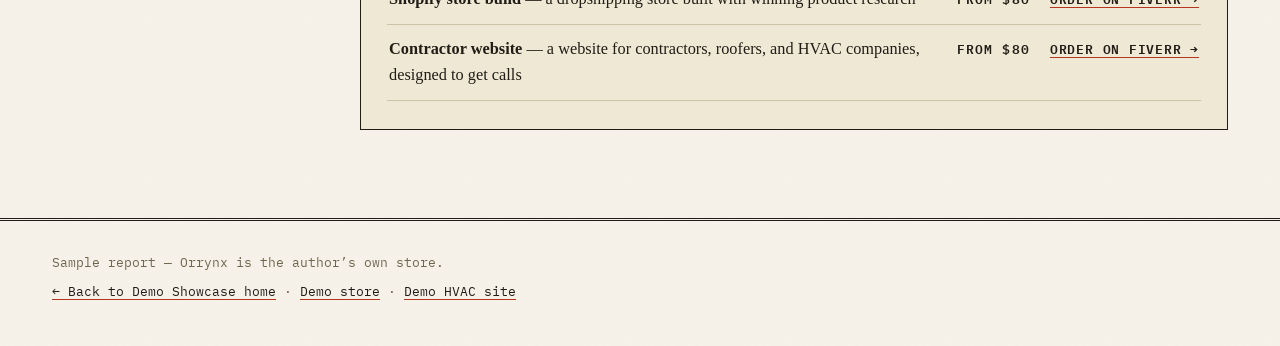
==== commit 89dd927c: "Add “Order securely on Fiverr” section (home + audit) — Manager positioning ruling 2026-10-15" ====
--- a/audit/index.html
+++ b/audit/index.html
@@ -377,6 +377,17 @@
 <p>— Abdul Attaie, Shopify store builder &amp; auditor · Fiverr: a_attaie · Sample prepared October 14, 2026</p>
 <hr>
 <p><strong>This page is a sample report viewer. It does not run a live analysis of your store.</strong></p>
+</section>
+
+<!-- ===== ORDER ===== -->
+<section class="panel" id="order">
+<h2>Order securely on Fiverr</h2>
+<p>The audit above is a real service. Orders are placed through Fiverr, where the platform protects your payment and its public review system keeps the order on the record. Each gig page states its tiers, deliverables, and timeline before you pay.</p>
+<ul class="order-list">
+<li><span class="order-name"><strong>Shopify store audit</strong> — this report, run on your store, with the fixes in the higher tiers</span><span class="order-price">From $80</span><a href="https://www.fiverr.com/a_attaie/audit-your-shopify-store-and-fix-price-claim-and-page-errors" target="_blank" rel="noopener">Order on Fiverr →</a></li>
+<li><span class="order-name"><strong>Shopify store build</strong> — a dropshipping store built with winning product research</span><span class="order-price">From $80</span><a href="https://www.fiverr.com/a_attaie/build-a-high-converting-shopify-dropshipping-store-ready-to-take-orders" target="_blank" rel="noopener">Order on Fiverr →</a></li>
+<li><span class="order-name"><strong>Contractor website</strong> — a website for contractors, roofers, and HVAC companies, designed to get calls</span><span class="order-price">From $80</span><a href="https://www.fiverr.com/a_attaie/build-a-contractor-website-designed-to-turn-visitors-into-calls" target="_blank" rel="noopener">Order on Fiverr →</a></li>
+</ul>
 </section>
 
 </main>
--- a/audit/style.css
+++ b/audit/style.css
@@ -150,6 +150,13 @@
 .crossref{border:1px dashed var(--ink-soft);padding:14px 17px;margin:16px 0;color:var(--ink-soft);font-size:.95rem}
 .crossref .lbl{color:var(--ink)}
 
+/* ---------- Order on Fiverr ---------- */
+.order-list{list-style:none;margin:16px 0 4px;padding:0;border-top:2px solid var(--ink)}
+.order-list li{display:flex;flex-wrap:wrap;gap:3px 20px;align-items:baseline;padding:11px 2px;border-bottom:1px solid var(--rule)}
+.order-name{flex:1 1 340px}
+.order-price{font-family:var(--mono);font-size:.8rem;font-weight:600;letter-spacing:.09em;text-transform:uppercase;white-space:nowrap}
+.order-list a{font-family:var(--mono);font-size:.8rem;font-weight:600;letter-spacing:.06em;text-transform:uppercase;white-space:nowrap}
+
 /* ---------- Footer: colophon rule ---------- */
 footer{border-top:3px double var(--ink);padding:24px 0 38px;font-family:var(--mono);font-size:.84rem;color:var(--muted)}
 footer p{margin:6px 0}
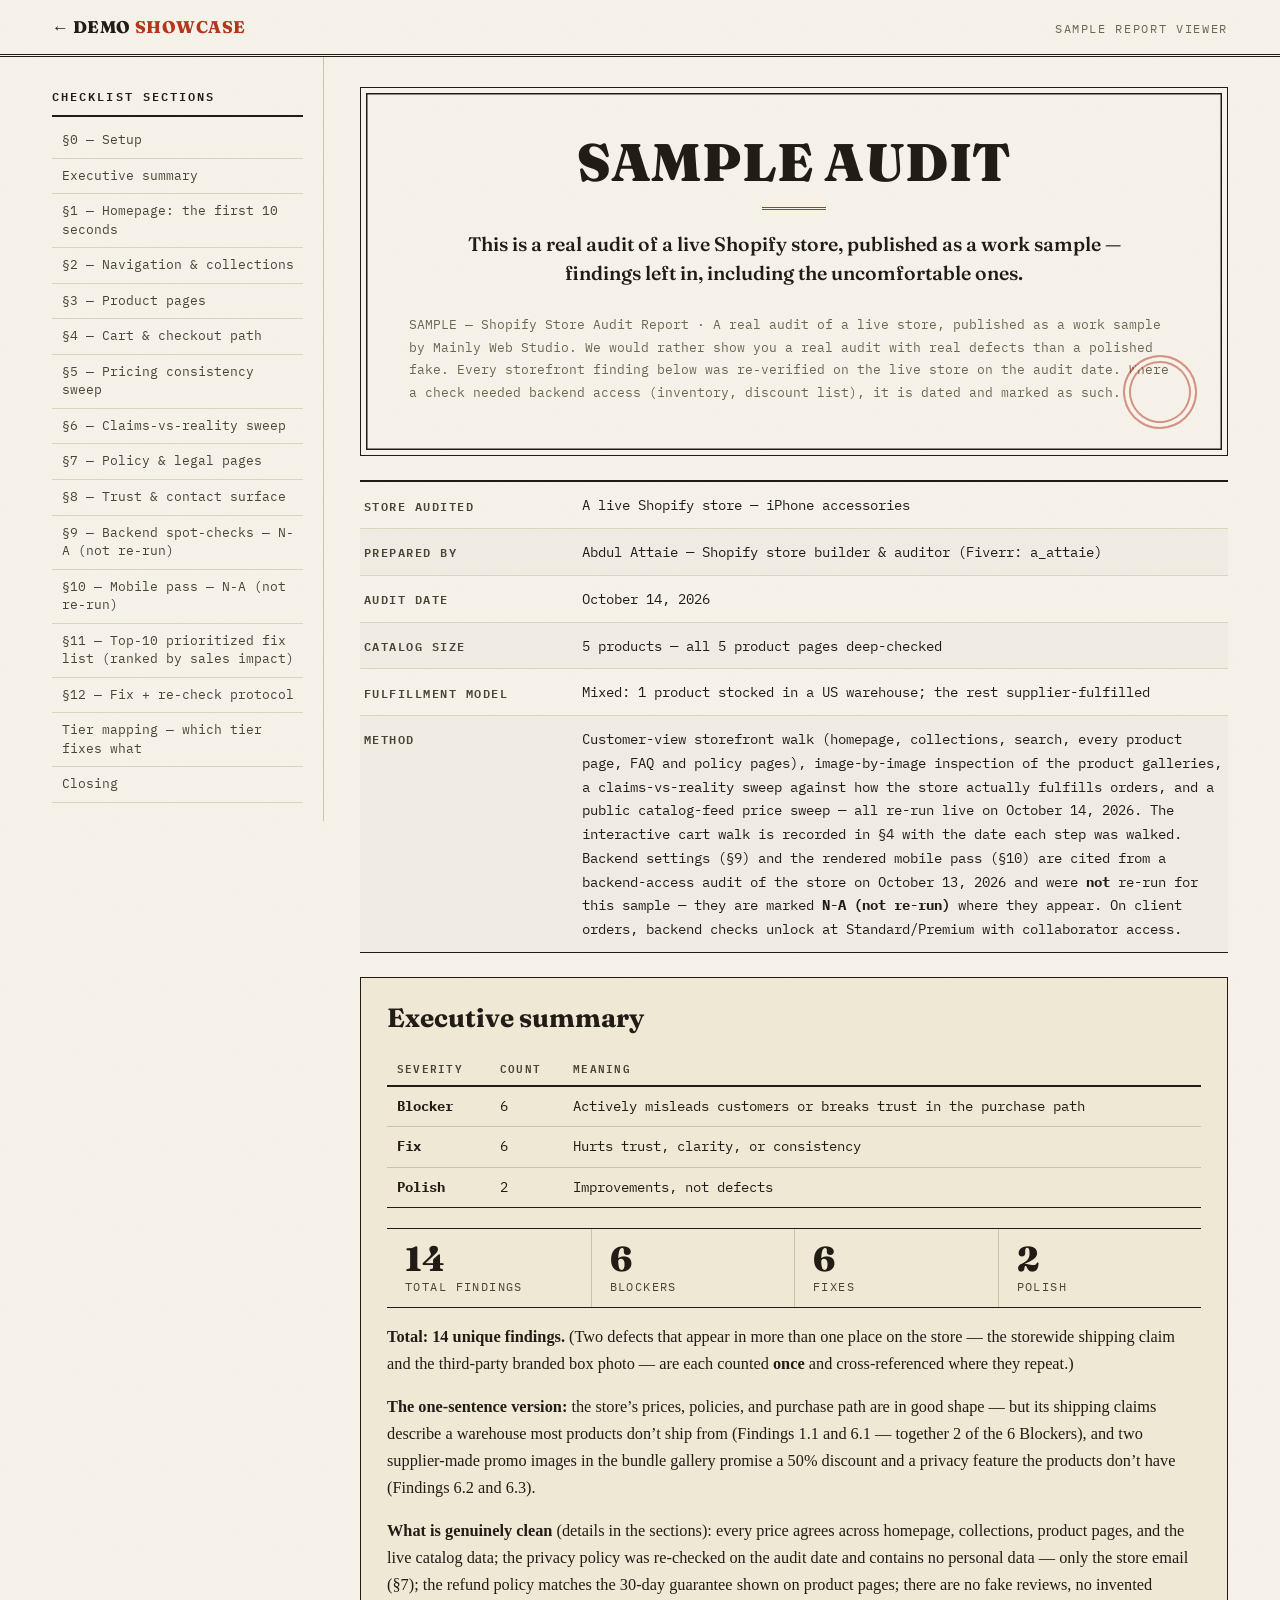
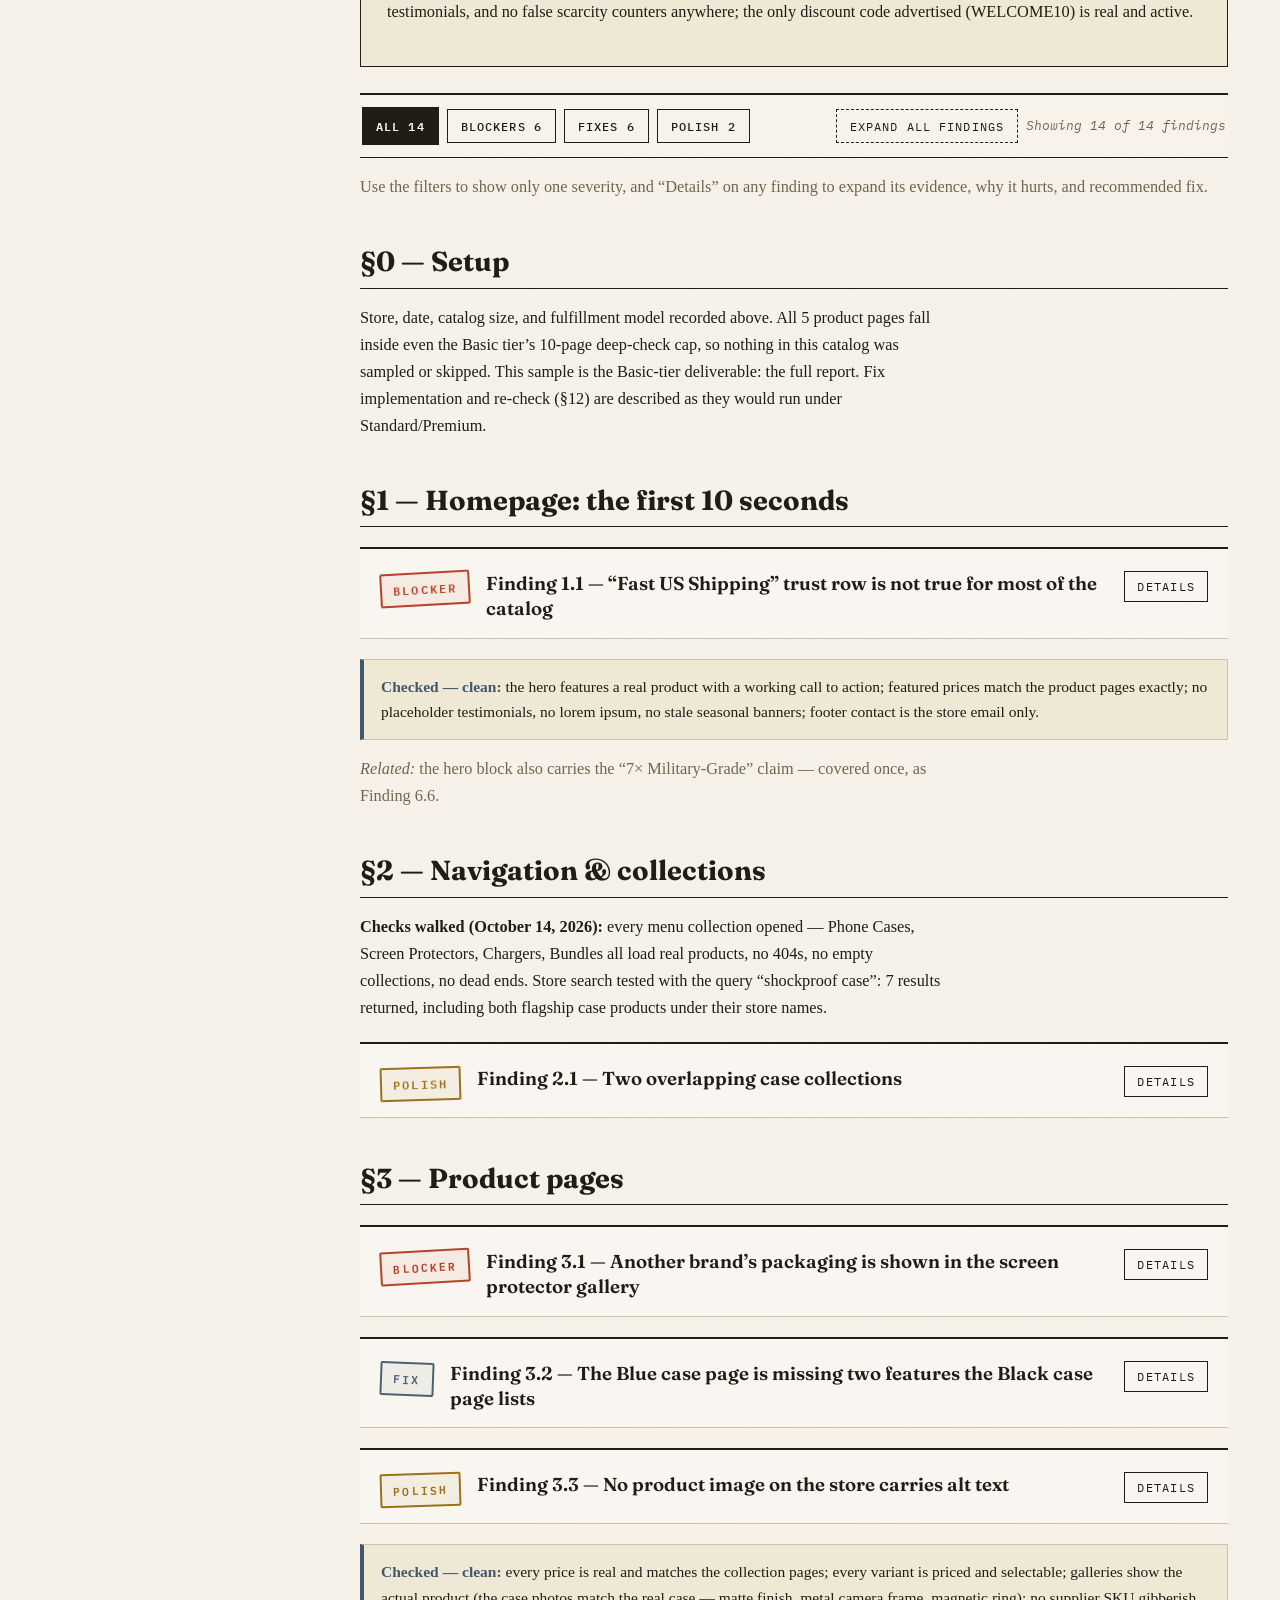
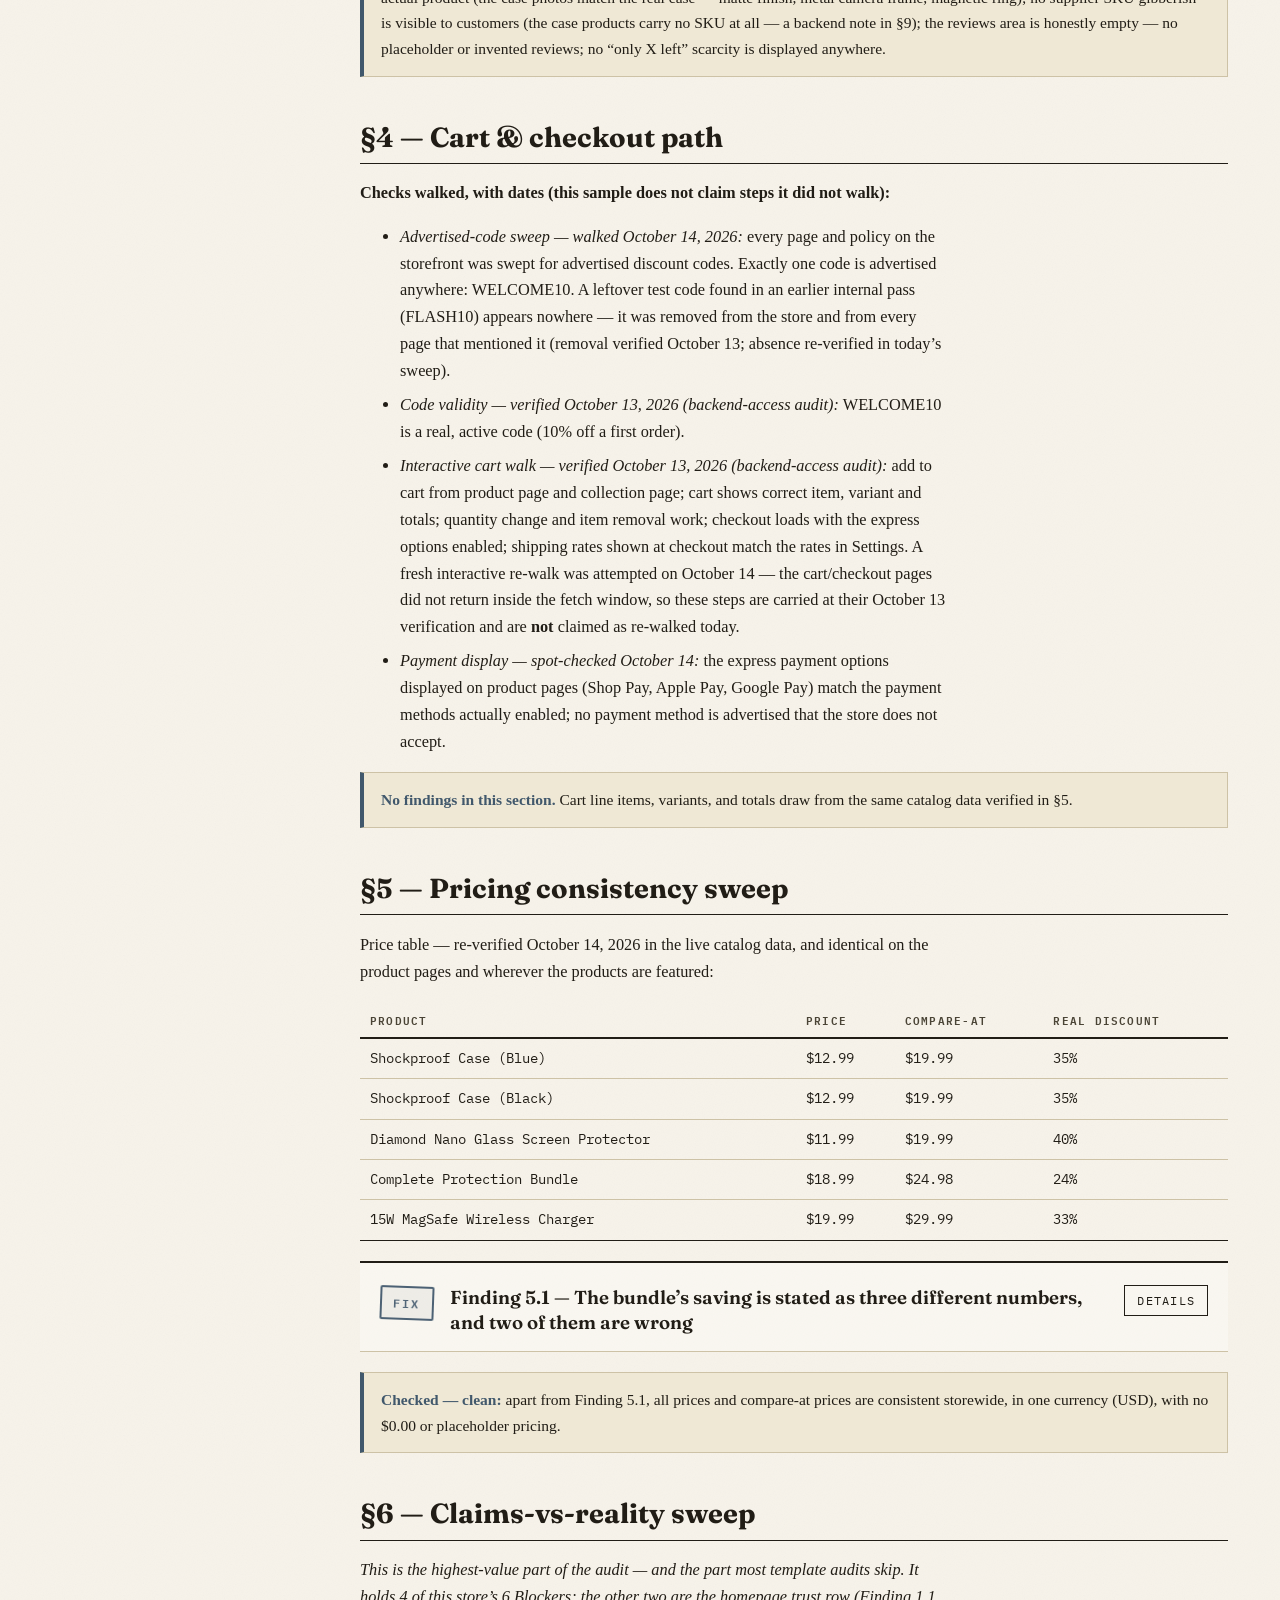
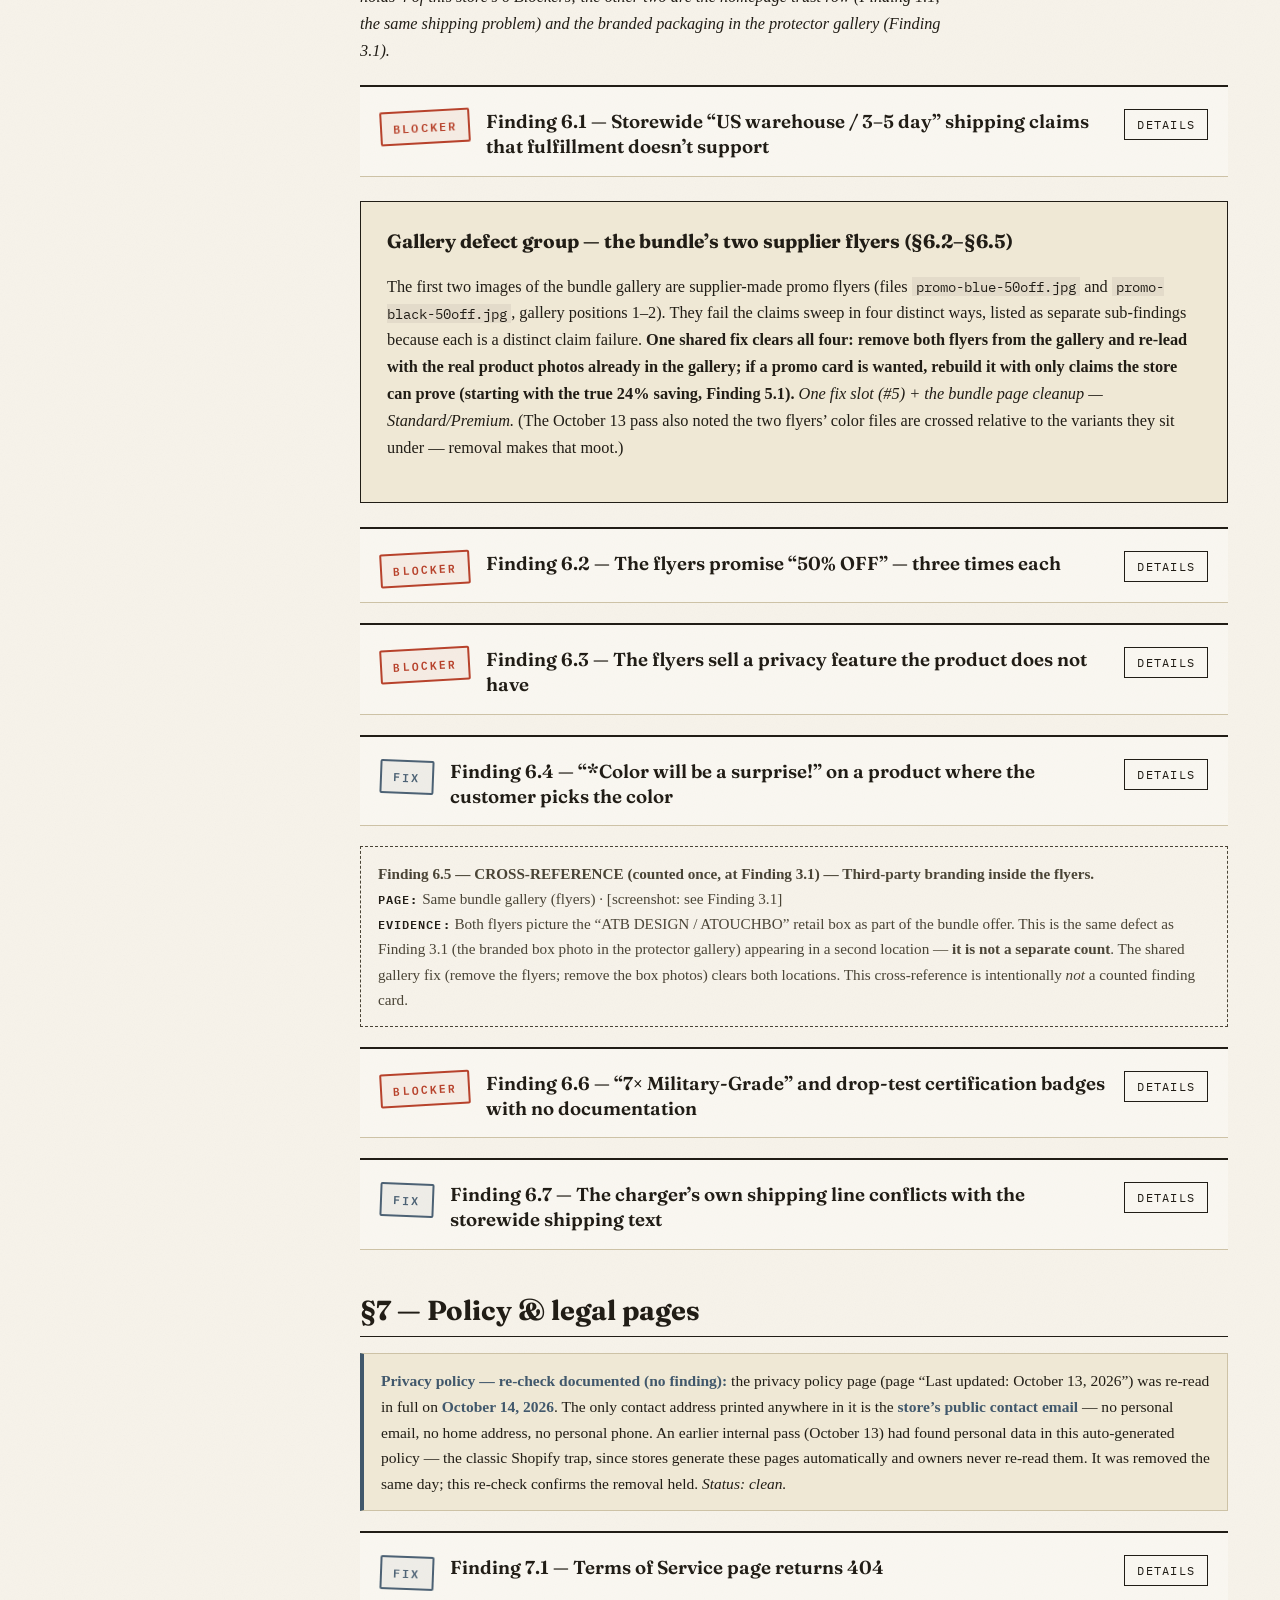
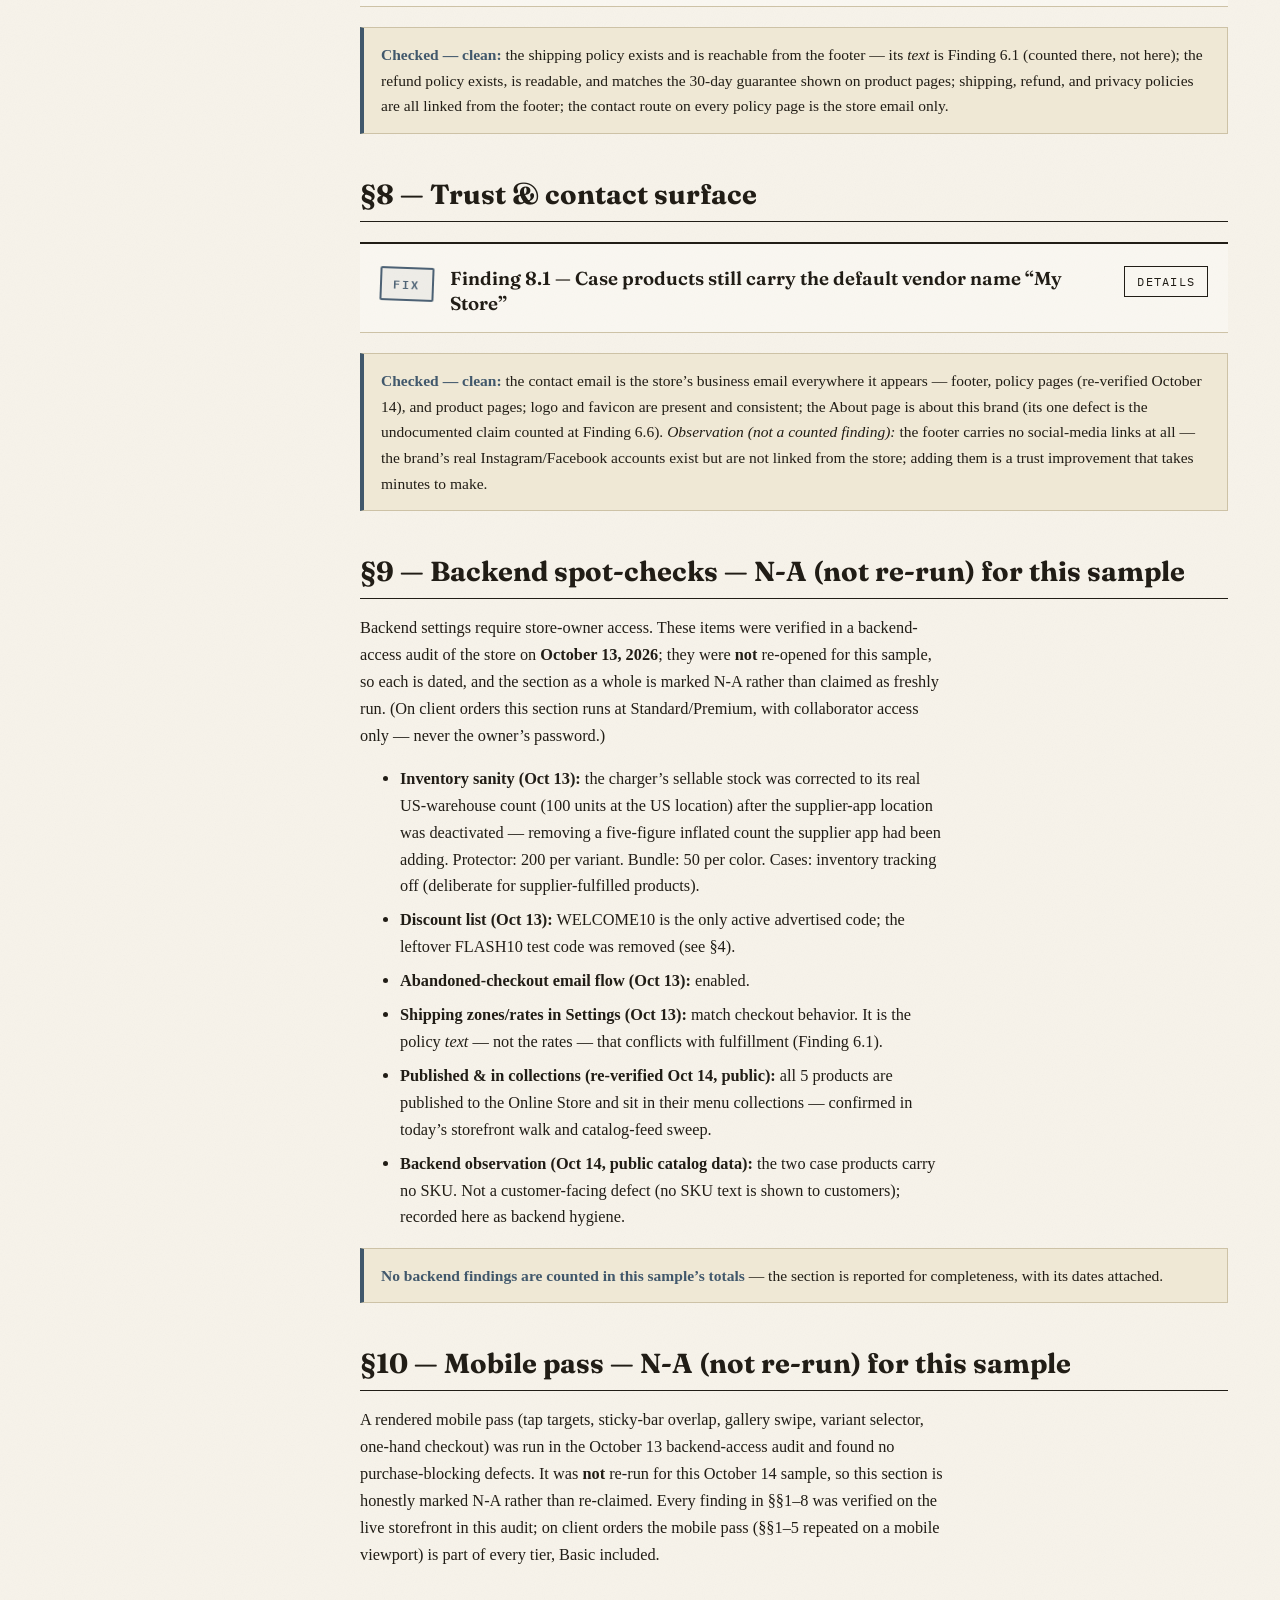
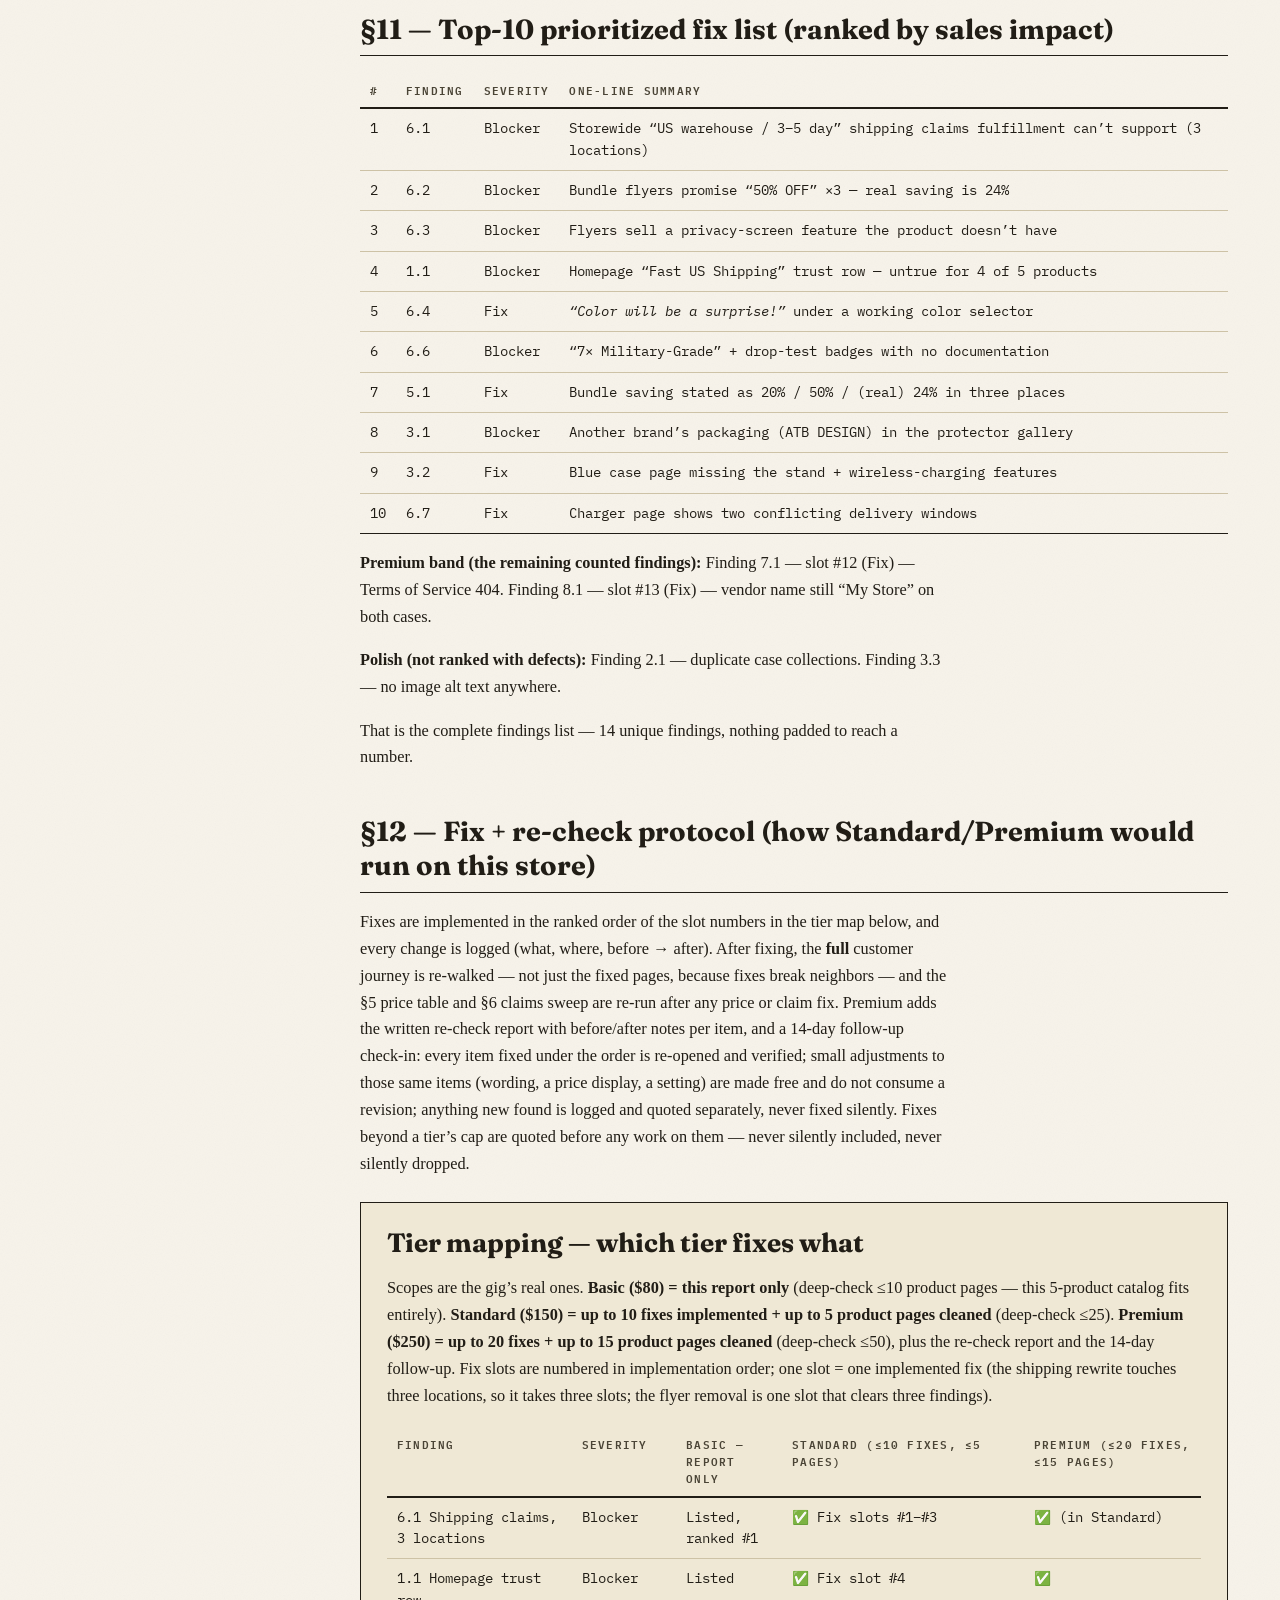
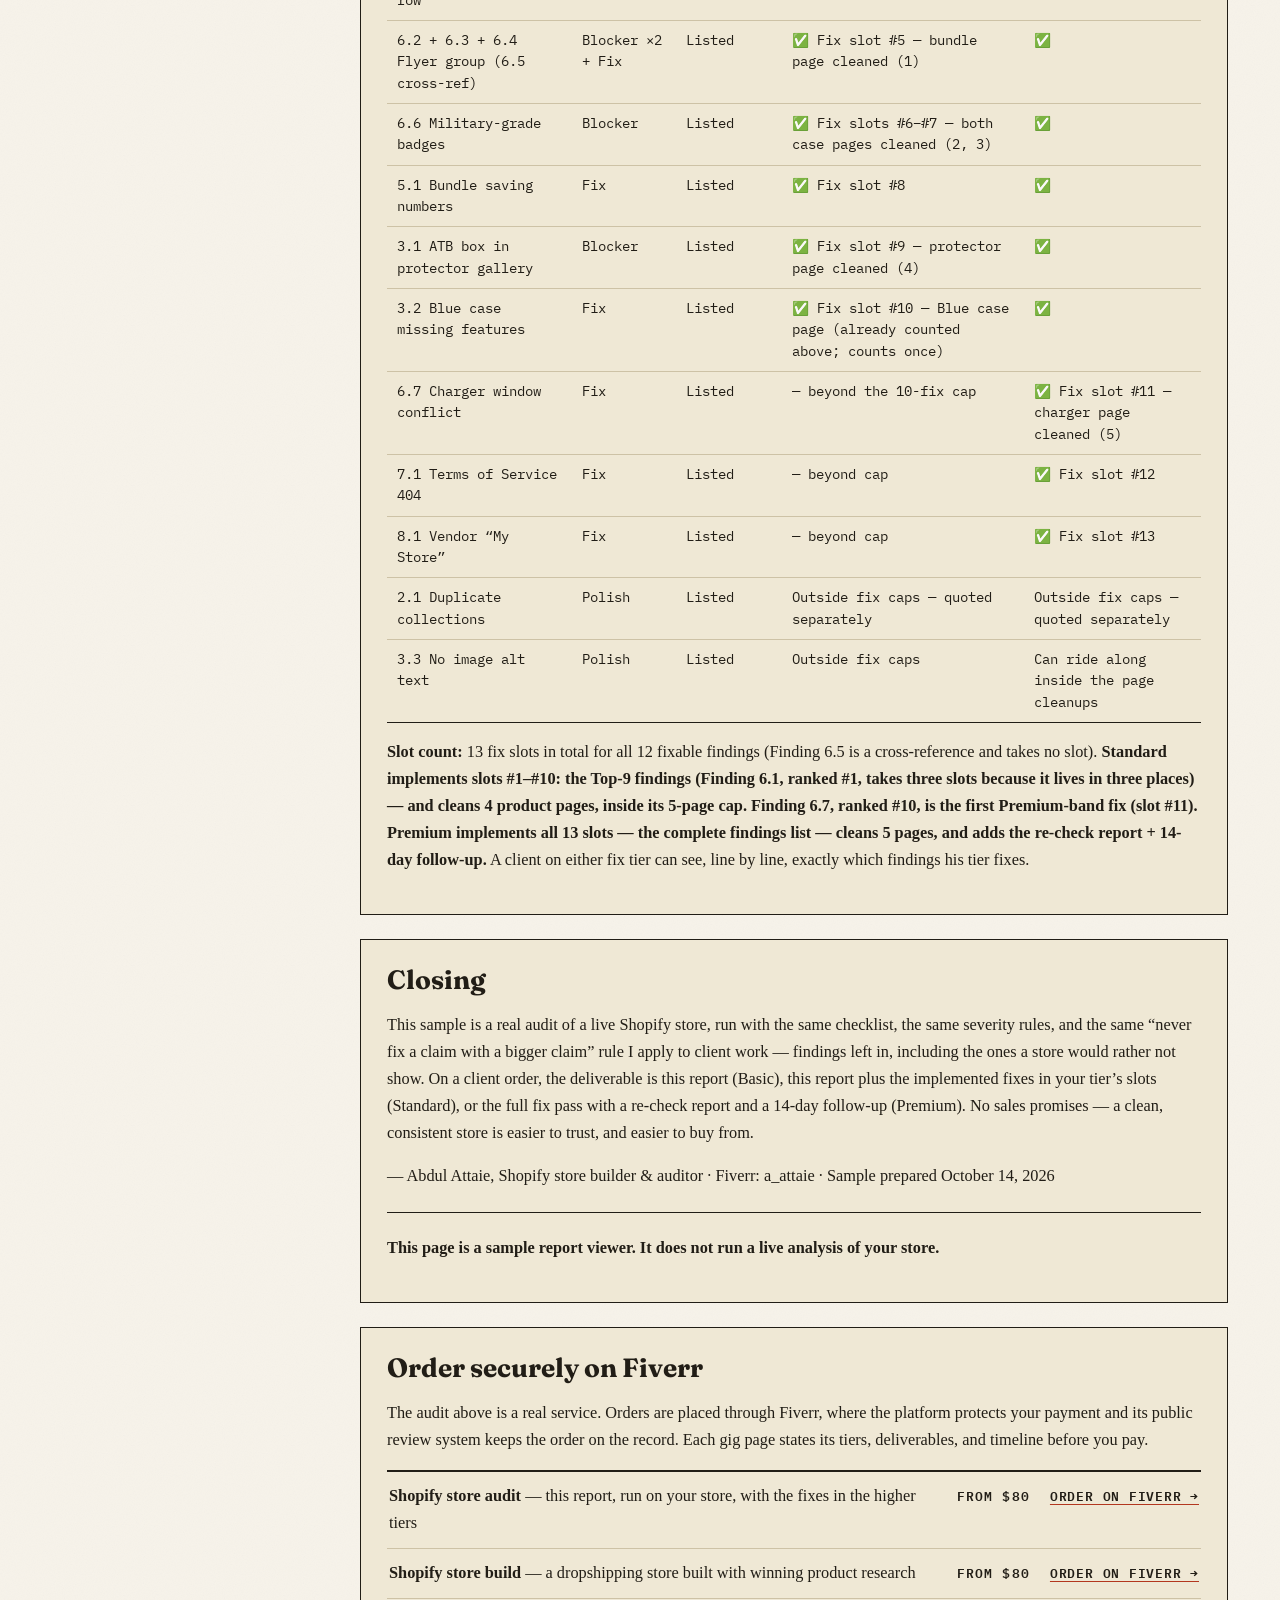
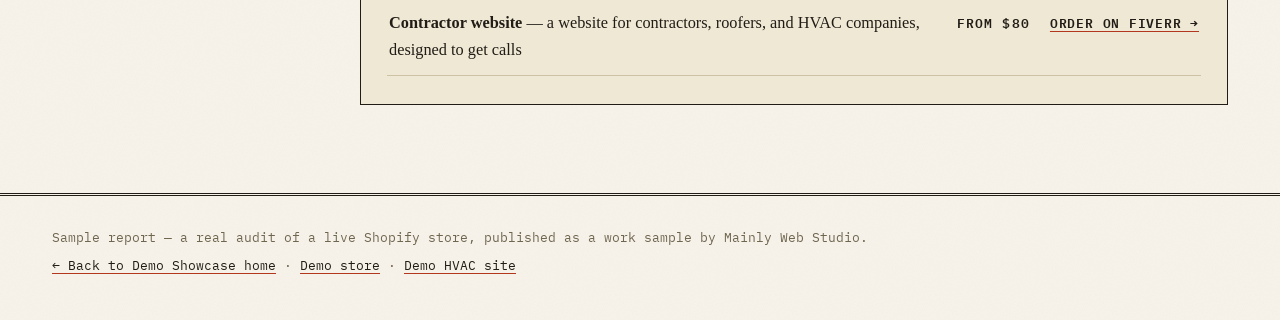
==== commit 331510e1: "Privacy scrub: remove store name/ownership ties from sample audit + home (Store Anonymity Law 2026-1" ====
--- a/audit/index.html
+++ b/audit/index.html
@@ -3,8 +3,8 @@
 <head>
 <meta charset="UTF-8">
 <meta name="viewport" content="width=device-width, initial-scale=1.0">
-<title>SAMPLE AUDIT — Orrynx Shopify Store Audit (14 findings)</title>
-<meta name="description" content="A real sample audit of the author's own store Orrynx: 14 findings — 6 Blockers, 6 Fixes, 2 Polish — with evidence and fixes.">
+<title>SAMPLE AUDIT — Sample Shopify Store Audit (14 findings)</title>
+<meta name="description" content="A real sample audit of a live Shopify store: 14 findings — 6 Blockers, 6 Fixes, 2 Polish — with evidence and fixes. A Mainly Web Studio work sample.">
 <link rel="preconnect" href="https://fonts.googleapis.com">
 <link rel="preconnect" href="https://fonts.gstatic.com" crossorigin>
 <link href="https://fonts.googleapis.com/css2?family=Fraunces:ital,opsz,wght@0,9..144,400..900;1,9..144,400..900&family=IBM+Plex+Mono:ital,wght@0,400;0,500;0,600;1,400&display=swap" rel="stylesheet">
@@ -43,17 +43,17 @@
 <!-- ===== HEADER BLOCK ===== -->
 <section class="sample-banner" id="setup">
 <p class="kicker">SAMPLE AUDIT</p>
-<p class="big">This is a real audit of my own store (Orrynx), published as a work sample — findings left in, including the embarrassing ones.</p>
-<p class="muted">SAMPLE — Shopify Store Audit Report · Audit of my own store, published as a work sample. I would rather show you a real audit with real defects than a polished fake. Every storefront finding below was re-verified on the live store on the audit date. Where a check needed store-owner access (inventory, discount list), it is dated and marked as such.</p>
+<p class="big">This is a real audit of a live Shopify store, published as a work sample — findings left in, including the uncomfortable ones.</p>
+<p class="muted">SAMPLE — Shopify Store Audit Report · A real audit of a live store, published as a work sample by Mainly Web Studio. We would rather show you a real audit with real defects than a polished fake. Every storefront finding below was re-verified on the live store on the audit date. Where a check needed backend access (inventory, discount list), it is dated and marked as such.</p>
 </section>
 
 <dl class="facts">
-<div><dt>Store audited</dt><dd>Orrynx — iPhone accessories (f6ccps-rz.myshopify.com)</dd></div>
+<div><dt>Store audited</dt><dd>A live Shopify store — iPhone accessories</dd></div>
 <div><dt>Prepared by</dt><dd>Abdul Attaie — Shopify store builder &amp; auditor (Fiverr: a_attaie)</dd></div>
 <div><dt>Audit date</dt><dd>October 14, 2026</dd></div>
 <div><dt>Catalog size</dt><dd>5 products — all 5 product pages deep-checked</dd></div>
 <div><dt>Fulfillment model</dt><dd>Mixed: 1 product stocked in a US warehouse; the rest supplier-fulfilled</dd></div>
-<div><dt>Method</dt><dd>Customer-view storefront walk (homepage, collections, search, every product page, FAQ and policy pages), image-by-image inspection of the product galleries, a claims-vs-reality sweep against how the store actually fulfills orders, and a public catalog-feed price sweep — all re-run live on October 14, 2026. The interactive cart walk is recorded in §4 with the date each step was walked. Backend settings (§9) and the rendered mobile pass (§10) are cited from an owner-access audit of this store on October 13, 2026 and were <strong>not</strong> re-run for this sample — they are marked <strong>N-A (not re-run)</strong> where they appear. On client orders, backend checks unlock at Standard/Premium with collaborator access.</dd></div>
+<div><dt>Method</dt><dd>Customer-view storefront walk (homepage, collections, search, every product page, FAQ and policy pages), image-by-image inspection of the product galleries, a claims-vs-reality sweep against how the store actually fulfills orders, and a public catalog-feed price sweep — all re-run live on October 14, 2026. The interactive cart walk is recorded in §4 with the date each step was walked. Backend settings (§9) and the rendered mobile pass (§10) are cited from a backend-access audit of the store on October 13, 2026 and were <strong>not</strong> re-run for this sample — they are marked <strong>N-A (not re-run)</strong> where they appear. On client orders, backend checks unlock at Standard/Premium with collaborator access.</dd></div>
 </dl>
 
 <!-- ===== EXECUTIVE SUMMARY ===== -->
@@ -100,7 +100,7 @@
 <article class="finding" data-severity="blocker" data-finding="1.1">
 <div class="finding-head"><span class="badge badge-blocker">BLOCKER</span><h3>Finding 1.1 — &ldquo;Fast US Shipping&rdquo; trust row is not true for most of the catalog</h3><button class="toggle" type="button" data-target="f-1-1" aria-expanded="false" aria-controls="f-1-1">Details</button></div>
 <div class="finding-body" id="f-1-1" hidden>
-<p><span class="lbl">Page:</span> Homepage — https://f6ccps-rz.myshopify.com/ · [screenshot: homepage trust row, captured Oct 14]</p>
+<p><span class="lbl">Page:</span> Homepage · [screenshot: homepage trust row, captured Oct 14]</p>
 <p><span class="lbl">Evidence:</span> The homepage trust row reads: <em>&ldquo;Fast US Shipping — Ships quickly from within the US, straight to your door.&rdquo;</em></p>
 <p><span class="lbl">Why it hurts:</span> Only one product (the wireless charger) is stocked in a US warehouse. The cases, screen protector, and bundle are supplier-fulfilled from overseas. A case buyer reads &ldquo;ships from within the US,&rdquo; expects US delivery speed, and gets a longer wait — the classic setup for a dispute and a one-star review.</p>
 <p><span class="lbl">Fix:</span> Replace the storewide row with wording that is true for <strong>every</strong> product — e.g. &ldquo;Tracked shipping on every order — each product page shows its real delivery window&rdquo; — and state per-product delivery reality on the product pages themselves. (Final wording depends on the store&rsquo;s fulfillment model per product; a storewide row may only claim what is true storewide.) <em>Fix slot #4 — Standard/Premium.</em></p>
@@ -116,7 +116,7 @@
 <article class="finding" data-severity="polish" data-finding="2.1">
 <div class="finding-head"><span class="badge badge-polish">POLISH</span><h3>Finding 2.1 — Two overlapping case collections</h3><button class="toggle" type="button" data-target="f-2-1" aria-expanded="false" aria-controls="f-2-1">Details</button></div>
 <div class="finding-body" id="f-2-1" hidden>
-<p><span class="lbl">Page:</span> https://f6ccps-rz.myshopify.com/collections/phone-cases and https://f6ccps-rz.myshopify.com/collections/iphone-17-pro-max-cases · [screenshot: both collection pages, captured Oct 14]</p>
+<p><span class="lbl">Page:</span> Collection pages — Phone Cases and iPhone 17 Pro Max Cases · [screenshot: both collection pages, captured Oct 14]</p>
 <p><span class="lbl">Evidence:</span> The store publishes both collections for the same two cases.</p>
 <p><span class="lbl">Why it matters:</span> Minor. Two near-identical doors to the same products dilute the menu&rsquo;s clarity.</p>
 <p><span class="lbl">Fix:</span> Keep the collection the menu actually uses; retire or merge the other. <em>Polish — outside the fix caps; quoted separately or folded into a page cleanup.</em></p>
@@ -129,16 +129,16 @@
 <article class="finding" data-severity="blocker" data-finding="3.1">
 <div class="finding-head"><span class="badge badge-blocker">BLOCKER</span><h3>Finding 3.1 — Another brand&rsquo;s packaging is shown in the screen protector gallery</h3><button class="toggle" type="button" data-target="f-3-1" aria-expanded="false" aria-controls="f-3-1">Details</button></div>
 <div class="finding-body" id="f-3-1" hidden>
-<p><span class="lbl">Page:</span> https://f6ccps-rz.myshopify.com/products/orrynx-diamond-nano-glass-screen-protector-for-iphone-17-pro-max-17-pro · [screenshot: protector gallery, box-front image, captured Oct 14]</p>
+<p><span class="lbl">Page:</span> Screen protector product page · [screenshot: protector gallery, box-front image, captured Oct 14]</p>
 <p><span class="lbl">Evidence:</span> The protector&rsquo;s gallery includes a retail box printed with <strong>&ldquo;ATB DESIGN&rdquo;</strong> and <strong>&ldquo;ATB ATOUCHBO&rdquo;</strong> branding, complete with that brand&rsquo;s gorilla mascot (box-front shot, gallery image 6). The same branded box photo also appears inside the bundle gallery — that second appearance is cross-referenced at Finding 6.5 and <strong>counted once, here</strong>.</p>
-<p><span class="lbl">Why it hurts:</span> A customer shopping an &ldquo;Orrynx&rdquo; product is shown someone else&rsquo;s brand packaging. It reads as a resold listing, invites &ldquo;is this genuine?&rdquo; doubts, and undercuts every trust element on the page.</p>
+<p><span class="lbl">Why it hurts:</span> A customer shopping this store&rsquo;s product is shown someone else&rsquo;s brand packaging. It reads as a resold listing, invites &ldquo;is this genuine?&rdquo; doubts, and undercuts every trust element on the page.</p>
 <p><span class="lbl">Fix:</span> Re-lead the gallery with photos of the actual protector and install tray without third-party branding; remove the branded box photos from both galleries. <em>Fix slot #9 — Standard/Premium (protector page cleaned).</em></p>
 </div></article>
 
 <article class="finding" data-severity="fix" data-finding="3.2">
 <div class="finding-head"><span class="badge badge-fix">FIX</span><h3>Finding 3.2 — The Blue case page is missing two features the Black case page lists</h3><button class="toggle" type="button" data-target="f-3-2" aria-expanded="false" aria-controls="f-3-2">Details</button></div>
 <div class="finding-body" id="f-3-2" hidden>
-<p><span class="lbl">Page:</span> https://f6ccps-rz.myshopify.com/products/orrynx-shockproof-case-for-iphone-17-pro-max (Blue) vs. https://f6ccps-rz.myshopify.com/products/orrynx-shockproof-case-for-iphone-17-pro-max-black (Black) · [screenshot: both description spec lists side by side, captured Oct 14]</p>
+<p><span class="lbl">Page:</span> Shockproof case product pages — Blue vs. Black · [screenshot: both description spec lists side by side, captured Oct 14]</p>
 <p><span class="lbl">Evidence:</span> Side-by-side comparison of the two case pages (same product, two colors), re-verified in the live catalog data on October 14: the Black page includes <em>&ldquo;Multi-function bracket: alloy lens ring unfolds into a 90-degree phone stand&rdquo;</em> and <em>&ldquo;wireless charging without removing the case.&rdquo;</em> The Blue page has neither line — its MagSafe bullet stops at &ldquo;built-in magnetic ring for MagSafe chargers and accessories.&rdquo;</p>
 <p><span class="lbl">Why it hurts:</span> The built-in stand is this case&rsquo;s signature feature. Blue buyers are shown a weaker product for the same $12.99, and the store&rsquo;s own social content promotes the stand the page never mentions.</p>
 <p><span class="lbl">Fix:</span> Copy the two missing spec lines into the Blue description so both color pages describe the identical product. <em>Fix slot #10 — Standard/Premium (Blue case page cleaned).</em></p>
@@ -161,8 +161,8 @@
 <p><strong>Checks walked, with dates (this sample does not claim steps it did not walk):</strong></p>
 <ul>
 <li><em>Advertised-code sweep — walked October 14, 2026:</em> every page and policy on the storefront was swept for advertised discount codes. Exactly one code is advertised anywhere: WELCOME10. A leftover test code found in an earlier internal pass (FLASH10) appears nowhere — it was removed from the store and from every page that mentioned it (removal verified October 13; absence re-verified in today&rsquo;s sweep).</li>
-<li><em>Code validity — verified October 13, 2026 (owner-access audit):</em> WELCOME10 is a real, active code (10% off a first order).</li>
-<li><em>Interactive cart walk — verified October 13, 2026 (owner-access audit):</em> add to cart from product page and collection page; cart shows correct item, variant and totals; quantity change and item removal work; checkout loads with the express options enabled; shipping rates shown at checkout match the rates in Settings. A fresh interactive re-walk was attempted on October 14 — the cart/checkout pages did not return inside the fetch window, so these steps are carried at their October 13 verification and are <strong>not</strong> claimed as re-walked today.</li>
+<li><em>Code validity — verified October 13, 2026 (backend-access audit):</em> WELCOME10 is a real, active code (10% off a first order).</li>
+<li><em>Interactive cart walk — verified October 13, 2026 (backend-access audit):</em> add to cart from product page and collection page; cart shows correct item, variant and totals; quantity change and item removal work; checkout loads with the express options enabled; shipping rates shown at checkout match the rates in Settings. A fresh interactive re-walk was attempted on October 14 — the cart/checkout pages did not return inside the fetch window, so these steps are carried at their October 13 verification and are <strong>not</strong> claimed as re-walked today.</li>
 <li><em>Payment display — spot-checked October 14:</em> the express payment options displayed on product pages (Shop Pay, Apple Pay, Google Pay) match the payment methods actually enabled; no payment method is advertised that the store does not accept.</li>
 </ul>
 <div class="clean"><strong>No findings in this section.</strong> Cart line items, variants, and totals draw from the same catalog data verified in §5.</div>
@@ -184,7 +184,7 @@
 <article class="finding" data-severity="fix" data-finding="5.1">
 <div class="finding-head"><span class="badge badge-fix">FIX</span><h3>Finding 5.1 — The bundle&rsquo;s saving is stated as three different numbers, and two of them are wrong</h3><button class="toggle" type="button" data-target="f-5-1" aria-expanded="false" aria-controls="f-5-1">Details</button></div>
 <div class="finding-body" id="f-5-1" hidden>
-<p><span class="lbl">Page:</span> https://f6ccps-rz.myshopify.com/products/orrynx-complete-protection-bundle-for-iphone-17-pro-max (plus the cross-sell lines on both case pages and the protector page) · [screenshot: bundle description &ldquo;20% less&rdquo; line and protector cross-sell line, captured Oct 14]</p>
+<p><span class="lbl">Page:</span> Complete Protection Bundle product page (plus the cross-sell lines on both case pages and the protector page) · [screenshot: bundle description &ldquo;20% less&rdquo; line and protector cross-sell line, captured Oct 14]</p>
 <p><span class="lbl">Evidence:</span> The bundle costs $18.99 against $24.98 bought separately — a real saving of <strong>24%</strong>. But the bundle description opens with <em>&ldquo;at 20% less than buying separately,&rdquo;</em> both case pages and the protector page repeat <em>&ldquo;save 20% with the Complete Protection Bundle,&rdquo;</em> and the bundle&rsquo;s own gallery flyers (Finding 6.2) shout <strong>&ldquo;50% OFF.&rdquo;</strong></p>
 <p><span class="lbl">Why it hurts:</span> Three different savings claims for one product means at least two are false at any moment. A customer who does the $6 math finds 24% and trusts none of the numbers.</p>
 <p><span class="lbl">Fix:</span> State one number everywhere — the true one: &ldquo;Save 24% vs buying separately&rdquo; — in the description, the cross-sell lines, and any replacement gallery art. <em>Fix slot #8 — Standard/Premium.</em></p>
@@ -200,7 +200,7 @@
 <article class="finding" data-severity="blocker" data-finding="6.1">
 <div class="finding-head"><span class="badge badge-blocker">BLOCKER</span><h3>Finding 6.1 — Storewide &ldquo;US warehouse / 3–5 day&rdquo; shipping claims that fulfillment doesn&rsquo;t support</h3><button class="toggle" type="button" data-target="f-6-1" aria-expanded="false" aria-controls="f-6-1">Details</button></div>
 <div class="finding-body" id="f-6-1" hidden>
-<p><span class="lbl">Page:</span> Shipping policy — https://f6ccps-rz.myshopify.com/policies/shipping-policy · FAQ page (footer link) · the shipping block printed on every product page · [screenshot: shipping policy text, captured Oct 14]</p>
+<p><span class="lbl">Page:</span> Shipping policy page · FAQ page (footer link) · the shipping block printed on every product page · [screenshot: shipping policy text, captured Oct 14]</p>
 <p><span class="lbl">Evidence (three locations, same claim):</span></p>
 <ul>
 <li>Shipping policy: <em>&ldquo;Orders are shipped from our US warehouse within 1–2 business days… delivery typically takes 3–5 business days.&rdquo;</em></li>
@@ -220,7 +220,7 @@
 <article class="finding" data-severity="blocker" data-finding="6.2">
 <div class="finding-head"><span class="badge badge-blocker">BLOCKER</span><h3>Finding 6.2 — The flyers promise &ldquo;50% OFF&rdquo; — three times each</h3><button class="toggle" type="button" data-target="f-6-2" aria-expanded="false" aria-controls="f-6-2">Details</button></div>
 <div class="finding-body" id="f-6-2" hidden>
-<p><span class="lbl">Page:</span> https://f6ccps-rz.myshopify.com/products/orrynx-complete-protection-bundle-for-iphone-17-pro-max (gallery images 1–2) · [screenshot: both flyers at full size, captured Oct 14]</p>
+<p><span class="lbl">Page:</span> Complete Protection Bundle product page (gallery images 1–2) · [screenshot: both flyers at full size, captured Oct 14]</p>
 <p><span class="lbl">Evidence:</span> Each flyer prints &ldquo;50% OFF&rdquo; three times (<em>&ldquo;SPECIAL OFFER 50% OFF FOR YOU!&rdquo;</em>, <em>&ldquo;BUY NOW AND GET 50% OFF THE CASE&rdquo;</em>, <em>&ldquo;50% OFF iPhone 17 Pro Max Case&rdquo;</em>). The bundle&rsquo;s real saving is 24% (§5).</p>
 <p><span class="lbl">Why it hurts:</span> A fabricated discount on the product&rsquo;s own page is a pricing claim the store cannot defend — to customers, to Shopify, or to a regulator.</p>
 <p><span class="lbl">Fix:</span> Shared gallery fix above — remove both flyers and re-lead with the real product photos; any rebuilt promo card may only claim claims the store can prove, starting with the true 24% saving.</p>
@@ -252,8 +252,8 @@
 <article class="finding" data-severity="blocker" data-finding="6.6">
 <div class="finding-head"><span class="badge badge-blocker">BLOCKER</span><h3>Finding 6.6 — &ldquo;7× Military-Grade&rdquo; and drop-test certification badges with no documentation</h3><button class="toggle" type="button" data-target="f-6-6" aria-expanded="false" aria-controls="f-6-6">Details</button></div>
 <div class="finding-body" id="f-6-6" hidden>
-<p><span class="lbl">Page:</span> Homepage hero + About page — https://f6ccps-rz.myshopify.com/ · both case product pages (gallery badge image) · [screenshot: hero claim + case gallery badge image, captured Oct 14]</p>
-<p><span class="lbl">Evidence:</span> The homepage hero block and the About page claim <em>&ldquo;7× Military-Grade Drop Protection&rdquo;</em>; both case galleries carry a badge image repeating <em>&ldquo;7x Military Grade Protection&rdquo;</em> (gallery file <code>orrynx-black-military.jpg</code> / <code>orrynx-blue-military.jpg</code>), alongside supplier badges presenting drop-test / military-standard certification marks.</p>
+<p><span class="lbl">Page:</span> Homepage hero + About page · both case product pages (gallery badge image) · [screenshot: hero claim + case gallery badge image, captured Oct 14]</p>
+<p><span class="lbl">Evidence:</span> The homepage hero block and the About page claim <em>&ldquo;7× Military-Grade Drop Protection&rdquo;</em>; both case galleries carry a badge image repeating <em>&ldquo;7x Military Grade Protection&rdquo;</em> (the badge image carried in each case gallery), alongside supplier badges presenting drop-test / military-standard certification marks.</p>
 <p><span class="lbl">Reality:</span> the store holds no test report, certification, or supplier documentation for a 7× figure, a military standard, or a drop-test rating. The cases are genuinely reinforced (raised edges, shock-absorbing corners — visible, provable features), but no documented rating exists behind the badges.</p>
 <p><span class="lbl">Why it hurts:</span> Performance ratings are claims a store must be able to prove on demand — to a customer, a platform, or a regulator. An undocumented &ldquo;military-grade&rdquo; multiplier is exactly the kind of claim that gets listings flagged and stores distrusted.</p>
 <p><span class="lbl">Fix:</span> Remove the &ldquo;7×&rdquo; figure and the certification-style badges everywhere; describe only the provable construction (raised 1.5 mm edges, reinforced corners, camera-frame protection). If the supplier ever provides real test documentation, the claim can return — with the document on file. <em>Fix slots #6 (homepage + About text) and #7 (case gallery badge images, both case pages cleaned) — Standard/Premium. A claim is never &ldquo;fixed&rdquo; by writing a bigger one.</em></p>
@@ -262,7 +262,7 @@
 <article class="finding" data-severity="fix" data-finding="6.7">
 <div class="finding-head"><span class="badge badge-fix">FIX</span><h3>Finding 6.7 — The charger&rsquo;s own shipping line conflicts with the storewide shipping text</h3><button class="toggle" type="button" data-target="f-6-7" aria-expanded="false" aria-controls="f-6-7">Details</button></div>
 <div class="finding-body" id="f-6-7" hidden>
-<p><span class="lbl">Page:</span> https://f6ccps-rz.myshopify.com/products/orrynx-15w-magsafe-wireless-charger · [screenshot: charger description shipping line, captured Oct 14]</p>
+<p><span class="lbl">Page:</span> 15W MagSafe Wireless Charger product page · [screenshot: charger description shipping line, captured Oct 14]</p>
 <p><span class="lbl">Evidence:</span> The charger description states <em>&ldquo;Ships from our US warehouse — delivery in 3 to 8 days,&rdquo;</em> while the storewide shipping block printed on the same page (Finding 6.1) promises dispatch in 1–2 business days and delivery in 3–5.</p>
 <p><span class="lbl">Evidence note (why this is a Fix, not a Blocker):</span> the charger <strong>is</strong> US-stocked, so its per-product US-warehouse claim is <strong>true for this product</strong> — verified against the store&rsquo;s fulfillment setup. The defect is the internal contradiction: one page, two different delivery windows.</p>
 <p><span class="lbl">Fix:</span> When Finding 6.1 is rewritten, align the charger page to the single corrected shipping text, keeping its (true) US-stock statement and one consistent window. <em>Fix slot #11 — Premium band (charger page cleaned).</em></p>
@@ -272,11 +272,11 @@
 <!-- ===== §7 ===== -->
 <section class="audit-section" id="s7">
 <h2 class="section-title">§7 — Policy &amp; legal pages</h2>
-<div class="clean"><strong>Privacy policy — re-check documented (no finding):</strong> the privacy policy page (https://f6ccps-rz.myshopify.com/policies/privacy-policy, page &ldquo;Last updated: October 13, 2026&rdquo;) was re-read in full on <strong>October 14, 2026</strong>. The only contact address printed anywhere in it is the <strong>store email, contact.orionx@gmail.com</strong> — no personal email, no home address, no personal phone. An earlier internal pass (October 13) had found the owner&rsquo;s personal data in this auto-generated policy — the classic Shopify trap, since stores generate these pages automatically and owners never re-read them. It was removed the same day; this re-check confirms the removal held. <em>Status: clean.</em></div>
+<div class="clean"><strong>Privacy policy — re-check documented (no finding):</strong> the privacy policy page (page &ldquo;Last updated: October 13, 2026&rdquo;) was re-read in full on <strong>October 14, 2026</strong>. The only contact address printed anywhere in it is the <strong>store&rsquo;s public contact email</strong> — no personal email, no home address, no personal phone. An earlier internal pass (October 13) had found personal data in this auto-generated policy — the classic Shopify trap, since stores generate these pages automatically and owners never re-read them. It was removed the same day; this re-check confirms the removal held. <em>Status: clean.</em></div>
 <article class="finding" data-severity="fix" data-finding="7.1">
 <div class="finding-head"><span class="badge badge-fix">FIX</span><h3>Finding 7.1 — Terms of Service page returns 404</h3><button class="toggle" type="button" data-target="f-7-1" aria-expanded="false" aria-controls="f-7-1">Details</button></div>
 <div class="finding-body" id="f-7-1" hidden>
-<p><span class="lbl">Page:</span> https://f6ccps-rz.myshopify.com/policies/terms-of-service · [screenshot: 404 response, captured Oct 14]</p>
+<p><span class="lbl">Page:</span> Terms of Service page · [screenshot: 404 response, captured Oct 14]</p>
 <p><span class="lbl">Evidence:</span> The Terms of Service URL returns an HTTP 404 — the page was never published. (Re-verified live on October 14, 2026.)</p>
 <p><span class="lbl">Why it hurts:</span> A missing terms page is a small but real trust and compliance gap: it is the document that governs the sale, and its absence is visible to anyone who looks for it — including payment and platform reviewers.</p>
 <p><span class="lbl">Fix:</span> Publish a Terms of Service page matching the store&rsquo;s actual policies (payment, shipping per the corrected Finding 6.1 text, returns per the refund policy). <em>Fix slot #12 — Premium band.</em></p>
@@ -290,25 +290,25 @@
 <article class="finding" data-severity="fix" data-finding="8.1">
 <div class="finding-head"><span class="badge badge-fix">FIX</span><h3>Finding 8.1 — Case products still carry the default vendor name &ldquo;My Store&rdquo;</h3><button class="toggle" type="button" data-target="f-8-1" aria-expanded="false" aria-controls="f-8-1">Details</button></div>
 <div class="finding-body" id="f-8-1" hidden>
-<p><span class="lbl">Page:</span> Both case products — https://f6ccps-rz.myshopify.com/products/orrynx-shockproof-case-for-iphone-17-pro-max and https://f6ccps-rz.myshopify.com/products/orrynx-shockproof-case-for-iphone-17-pro-max-black · [screenshot: catalog data vendor field, captured Oct 14]</p>
-<p><span class="lbl">Evidence:</span> In the store&rsquo;s live catalog data, both case products still carry the vendor value <strong>&ldquo;My Store&rdquo;</strong> — Shopify&rsquo;s default — while the other three products correctly carry &ldquo;Orrynx.&rdquo; The store&rsquo;s admin display name was likewise still the default at the October 13 owner-access audit.</p>
+<p><span class="lbl">Page:</span> Both case products · [screenshot: catalog data vendor field, captured Oct 14]</p>
+<p><span class="lbl">Evidence:</span> In the store&rsquo;s live catalog data, both case products still carry the vendor value <strong>&ldquo;My Store&rdquo;</strong> — Shopify&rsquo;s default — while the other three products correctly carry the store&rsquo;s brand name. The store&rsquo;s admin display name was likewise still the default at the October 13 backend-access audit.</p>
 <p><span class="lbl">Why it hurts:</span> &ldquo;My Store&rdquo; is the fingerprint of an unfinished store. Wherever the vendor/brand field surfaces (catalog feeds, search results, sales channels), it tells customers and platforms the store was never fully set up.</p>
-<p><span class="lbl">Fix:</span> Set the vendor to &ldquo;Orrynx&rdquo; on both case products and confirm the store display name in Settings. <em>Fix slot #13 — Premium band.</em></p>
-</div></article>
-<div class="clean"><strong>Checked — clean:</strong> the contact email is the store&rsquo;s business email everywhere it appears — footer, policy pages (re-verified October 14), and product pages; logo and favicon are present and consistent; the About page is about this brand (its one defect is the undocumented claim counted at Finding 6.6). <em>Observation (not a counted finding):</em> the footer carries no social-media links at all — the brand&rsquo;s real Instagram/Facebook accounts exist but are not linked from the store; adding them is a trust improvement the owner can make in minutes.</div>
+<p><span class="lbl">Fix:</span> Set the vendor to the store&rsquo;s brand name on both case products and confirm the store display name in Settings. <em>Fix slot #13 — Premium band.</em></p>
+</div></article>
+<div class="clean"><strong>Checked — clean:</strong> the contact email is the store&rsquo;s business email everywhere it appears — footer, policy pages (re-verified October 14), and product pages; logo and favicon are present and consistent; the About page is about this brand (its one defect is the undocumented claim counted at Finding 6.6). <em>Observation (not a counted finding):</em> the footer carries no social-media links at all — the brand&rsquo;s real Instagram/Facebook accounts exist but are not linked from the store; adding them is a trust improvement that takes minutes to make.</div>
 </section>
 
 <!-- ===== §9 ===== -->
 <section class="audit-section" id="s9">
 <h2 class="section-title">§9 — Backend spot-checks — N-A (not re-run) for this sample</h2>
-<p>Backend settings require store-owner access. This sample&rsquo;s seller is the store&rsquo;s owner, and these items were verified in an owner-access audit of this store on <strong>October 13, 2026</strong>; they were <strong>not</strong> re-opened for this sample, so each is dated, and the section as a whole is marked N-A rather than claimed as freshly run. (On client orders this section runs at Standard/Premium, with collaborator access only — never the owner&rsquo;s password.)</p>
+<p>Backend settings require store-owner access. These items were verified in a backend-access audit of the store on <strong>October 13, 2026</strong>; they were <strong>not</strong> re-opened for this sample, so each is dated, and the section as a whole is marked N-A rather than claimed as freshly run. (On client orders this section runs at Standard/Premium, with collaborator access only — never the owner&rsquo;s password.)</p>
 <ul>
 <li><strong>Inventory sanity (Oct 13):</strong> the charger&rsquo;s sellable stock was corrected to its real US-warehouse count (100 units at the US location) after the supplier-app location was deactivated — removing a five-figure inflated count the supplier app had been adding. Protector: 200 per variant. Bundle: 50 per color. Cases: inventory tracking off (deliberate for supplier-fulfilled products).</li>
 <li><strong>Discount list (Oct 13):</strong> WELCOME10 is the only active advertised code; the leftover FLASH10 test code was removed (see §4).</li>
 <li><strong>Abandoned-checkout email flow (Oct 13):</strong> enabled.</li>
 <li><strong>Shipping zones/rates in Settings (Oct 13):</strong> match checkout behavior. It is the policy <em>text</em> — not the rates — that conflicts with fulfillment (Finding 6.1).</li>
 <li><strong>Published &amp; in collections (re-verified Oct 14, public):</strong> all 5 products are published to the Online Store and sit in their menu collections — confirmed in today&rsquo;s storefront walk and catalog-feed sweep.</li>
-<li><strong>Backend observation (Oct 14, public catalog data):</strong> the two case products carry no SKU. Not a customer-facing defect (no SKU text is shown to customers); recorded here as hygiene for the owner&rsquo;s own records.</li>
+<li><strong>Backend observation (Oct 14, public catalog data):</strong> the two case products carry no SKU. Not a customer-facing defect (no SKU text is shown to customers); recorded here as backend hygiene.</li>
 </ul>
 <div class="clean"><strong>No backend findings are counted in this sample&rsquo;s totals</strong> — the section is reported for completeness, with its dates attached.</div>
 </section>
@@ -316,7 +316,7 @@
 <!-- ===== §10 ===== -->
 <section class="audit-section" id="s10">
 <h2 class="section-title">§10 — Mobile pass — N-A (not re-run) for this sample</h2>
-<p>A rendered mobile pass (tap targets, sticky-bar overlap, gallery swipe, variant selector, one-hand checkout) was run in the October 13 owner-access audit and found no purchase-blocking defects. It was <strong>not</strong> re-run for this October 14 sample, so this section is honestly marked N-A rather than re-claimed. Every finding in §§1–8 was verified on the live storefront in this audit; on client orders the mobile pass (§§1–5 repeated on a mobile viewport) is part of every tier, Basic included.</p>
+<p>A rendered mobile pass (tap targets, sticky-bar overlap, gallery swipe, variant selector, one-hand checkout) was run in the October 13 backend-access audit and found no purchase-blocking defects. It was <strong>not</strong> re-run for this October 14 sample, so this section is honestly marked N-A rather than re-claimed. Every finding in §§1–8 was verified on the live storefront in this audit; on client orders the mobile pass (§§1–5 repeated on a mobile viewport) is part of every tier, Basic included.</p>
 </section>
 
 <!-- ===== §11 ===== -->
@@ -373,7 +373,7 @@
 <!-- ===== CLOSING ===== -->
 <section class="panel" id="closing">
 <h2>Closing</h2>
-<p>This sample is a real audit of my own store, run with the same checklist, the same severity rules, and the same &ldquo;never fix a claim with a bigger claim&rdquo; rule I apply to client work — including the findings I&rsquo;d rather not show you. On a client order, the deliverable is this report (Basic), this report plus the implemented fixes in your tier&rsquo;s slots (Standard), or the full fix pass with a re-check report and a 14-day follow-up (Premium). No sales promises — a clean, consistent store is easier to trust, and easier to buy from.</p>
+<p>This sample is a real audit of a live Shopify store, run with the same checklist, the same severity rules, and the same &ldquo;never fix a claim with a bigger claim&rdquo; rule I apply to client work — findings left in, including the ones a store would rather not show. On a client order, the deliverable is this report (Basic), this report plus the implemented fixes in your tier&rsquo;s slots (Standard), or the full fix pass with a re-check report and a 14-day follow-up (Premium). No sales promises — a clean, consistent store is easier to trust, and easier to buy from.</p>
 <p>— Abdul Attaie, Shopify store builder &amp; auditor · Fiverr: a_attaie · Sample prepared October 14, 2026</p>
 <hr>
 <p><strong>This page is a sample report viewer. It does not run a live analysis of your store.</strong></p>
@@ -394,7 +394,7 @@
 </div>
 
 <footer><div class="wrap">
-<p>Sample report — Orrynx is the author&rsquo;s own store.</p>
+<p>Sample report — a real audit of a live Shopify store, published as a work sample by Mainly Web Studio.</p>
 <p><a href="../">← Back to Demo Showcase home</a> · <a href="../store/">Demo store</a> · <a href="../hvac/">Demo HVAC site</a></p>
 </div></footer>
 <script src="app.js"></script>
